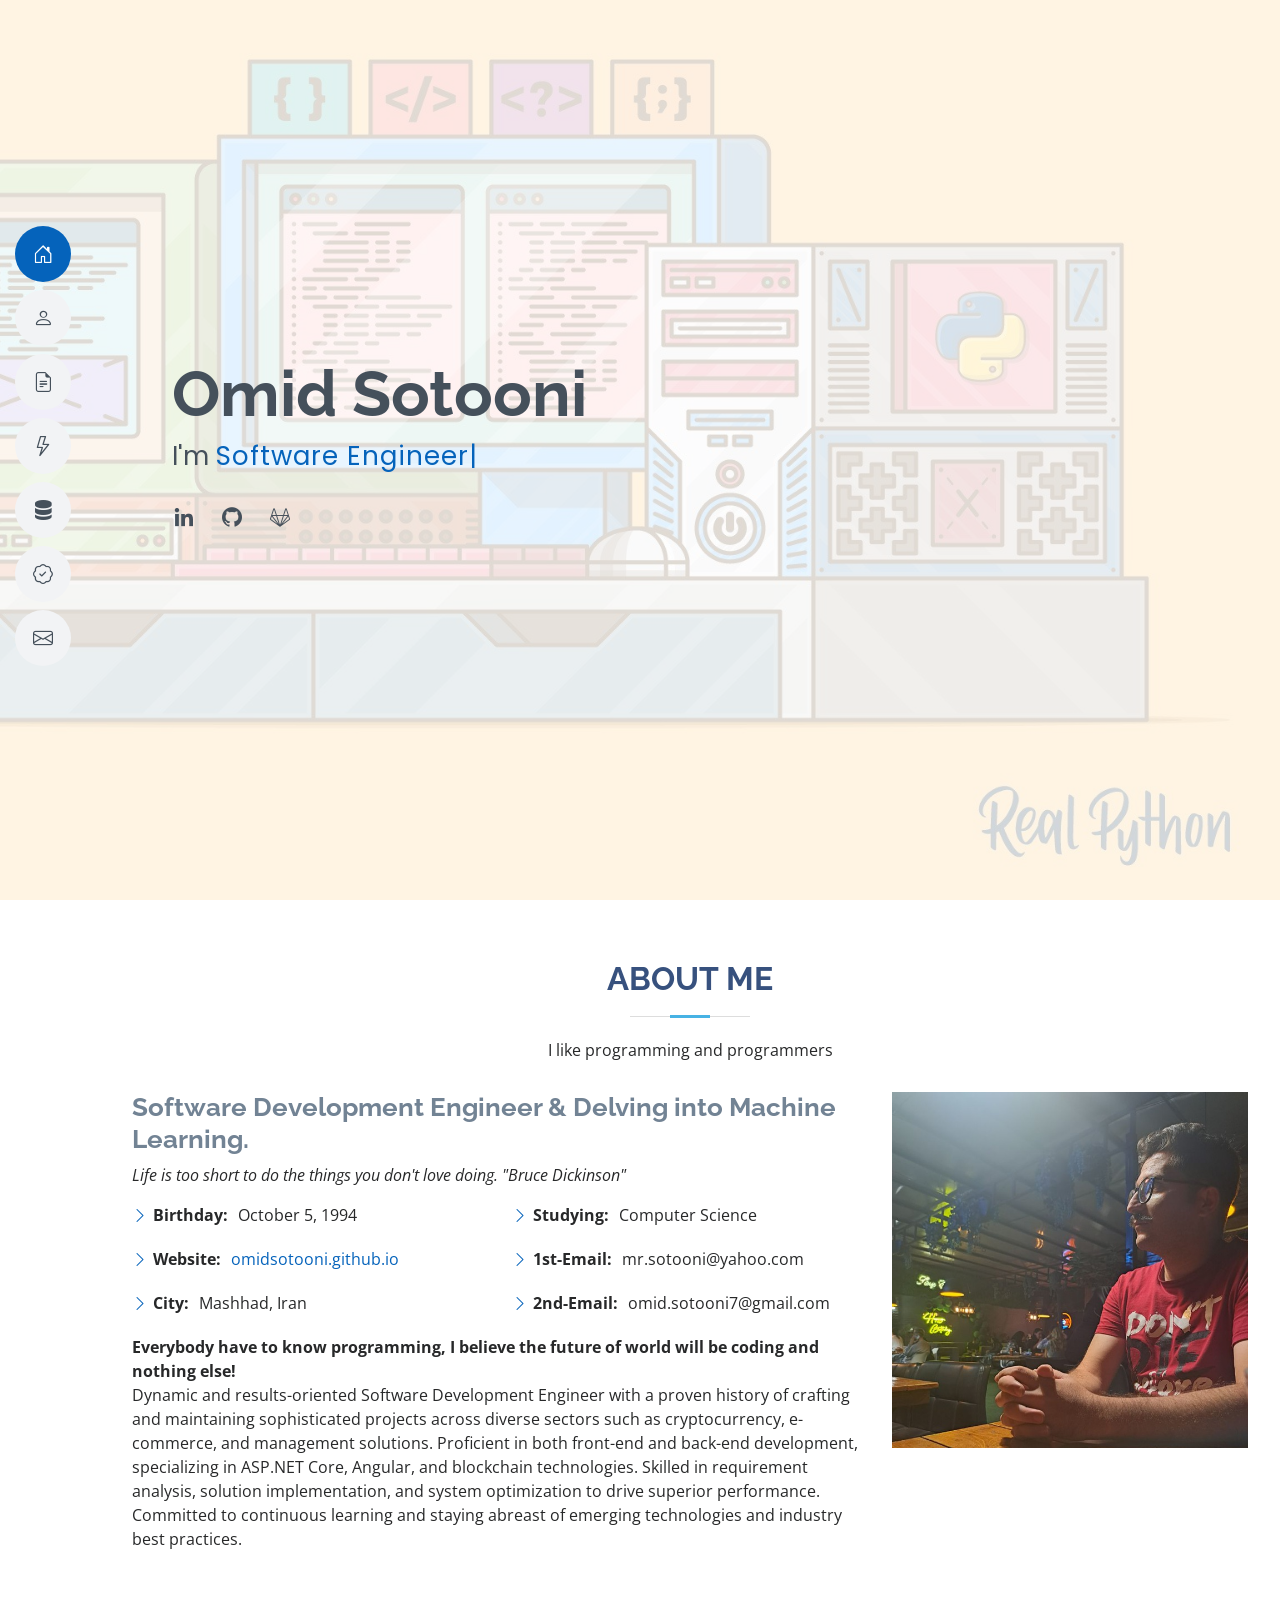
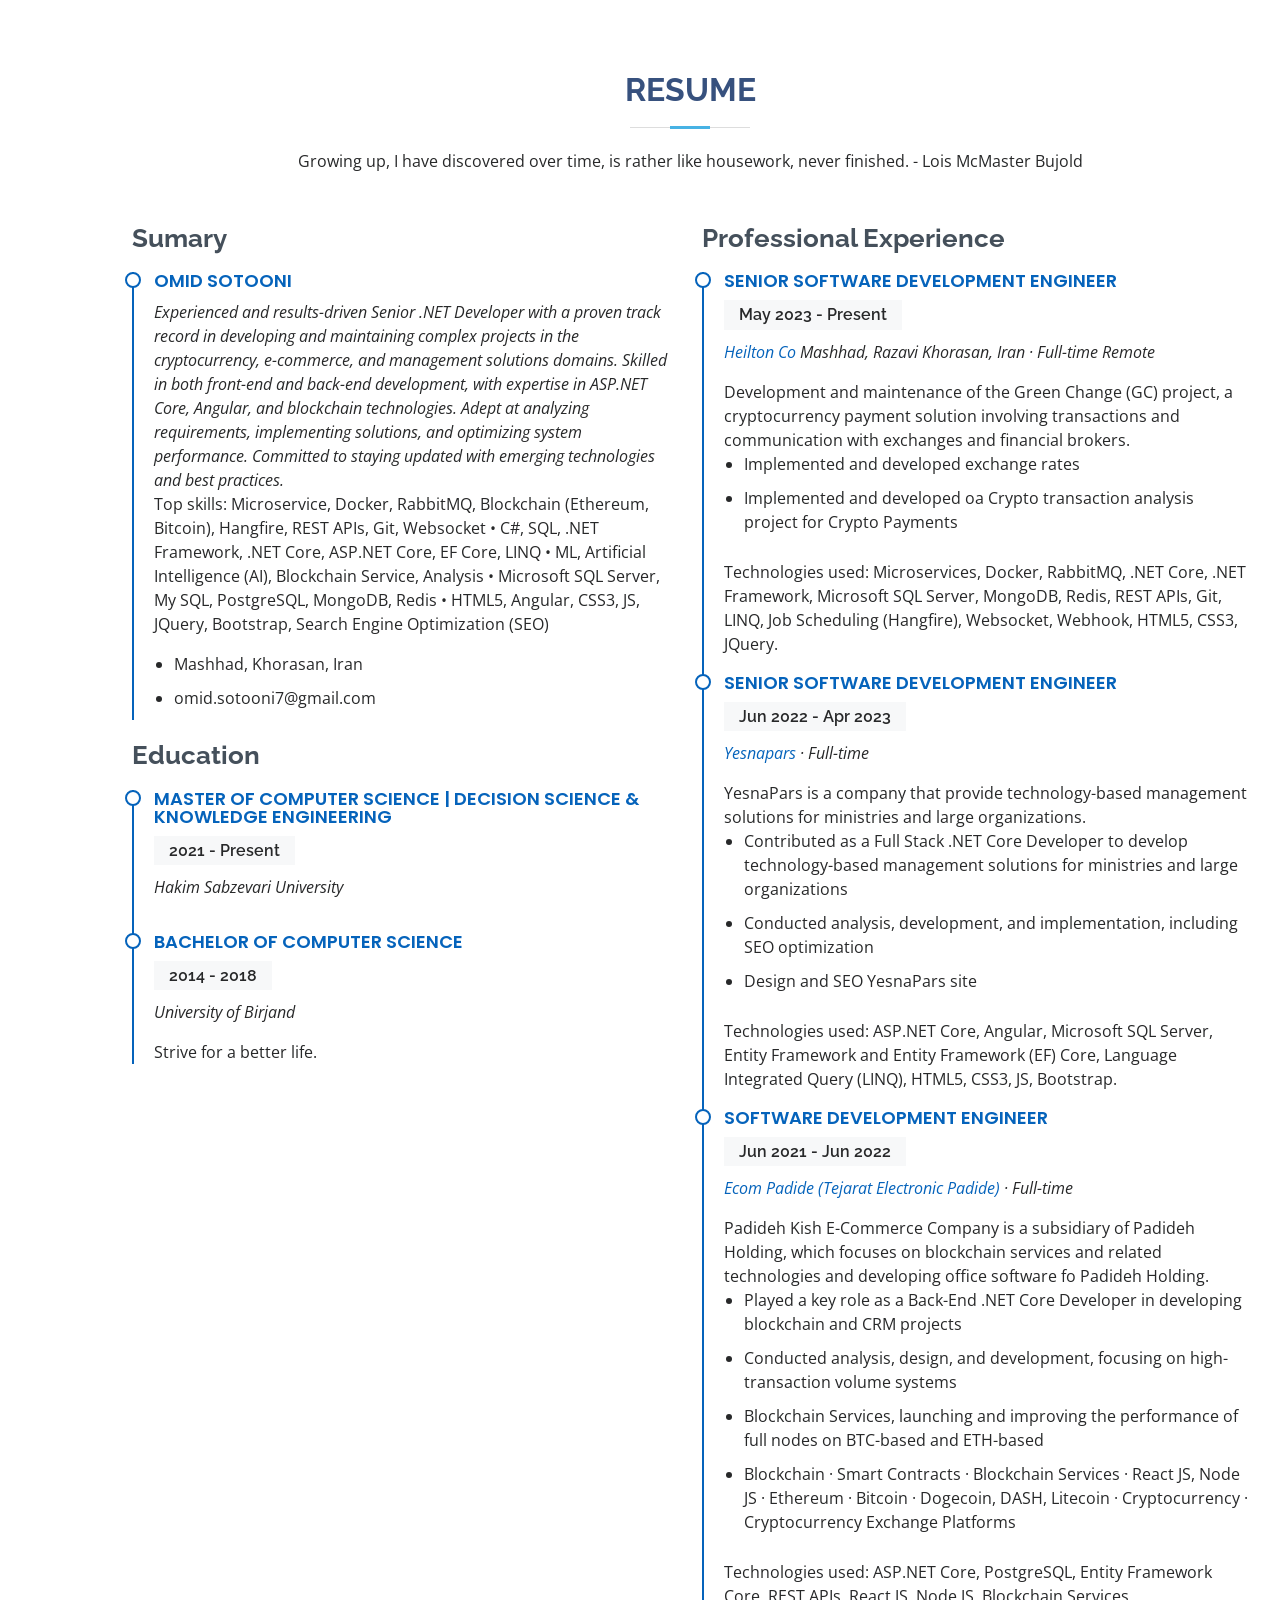
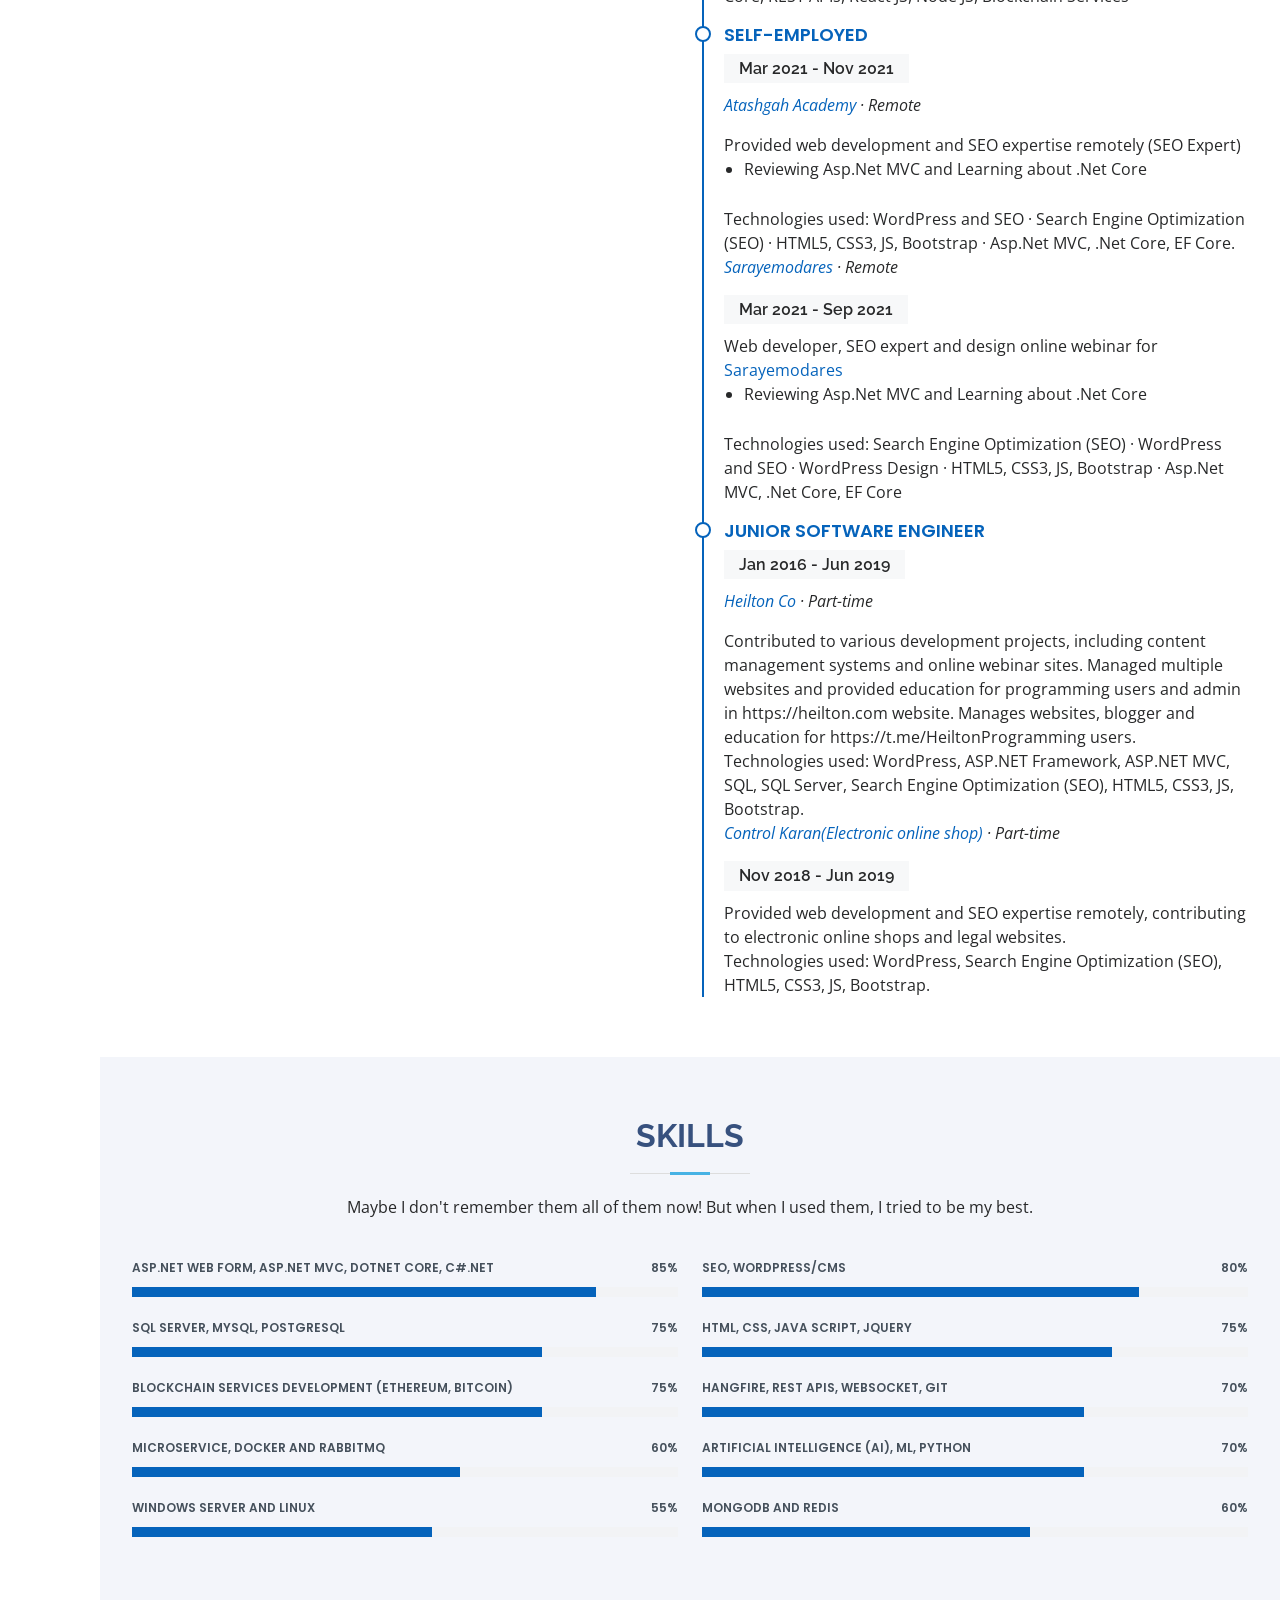
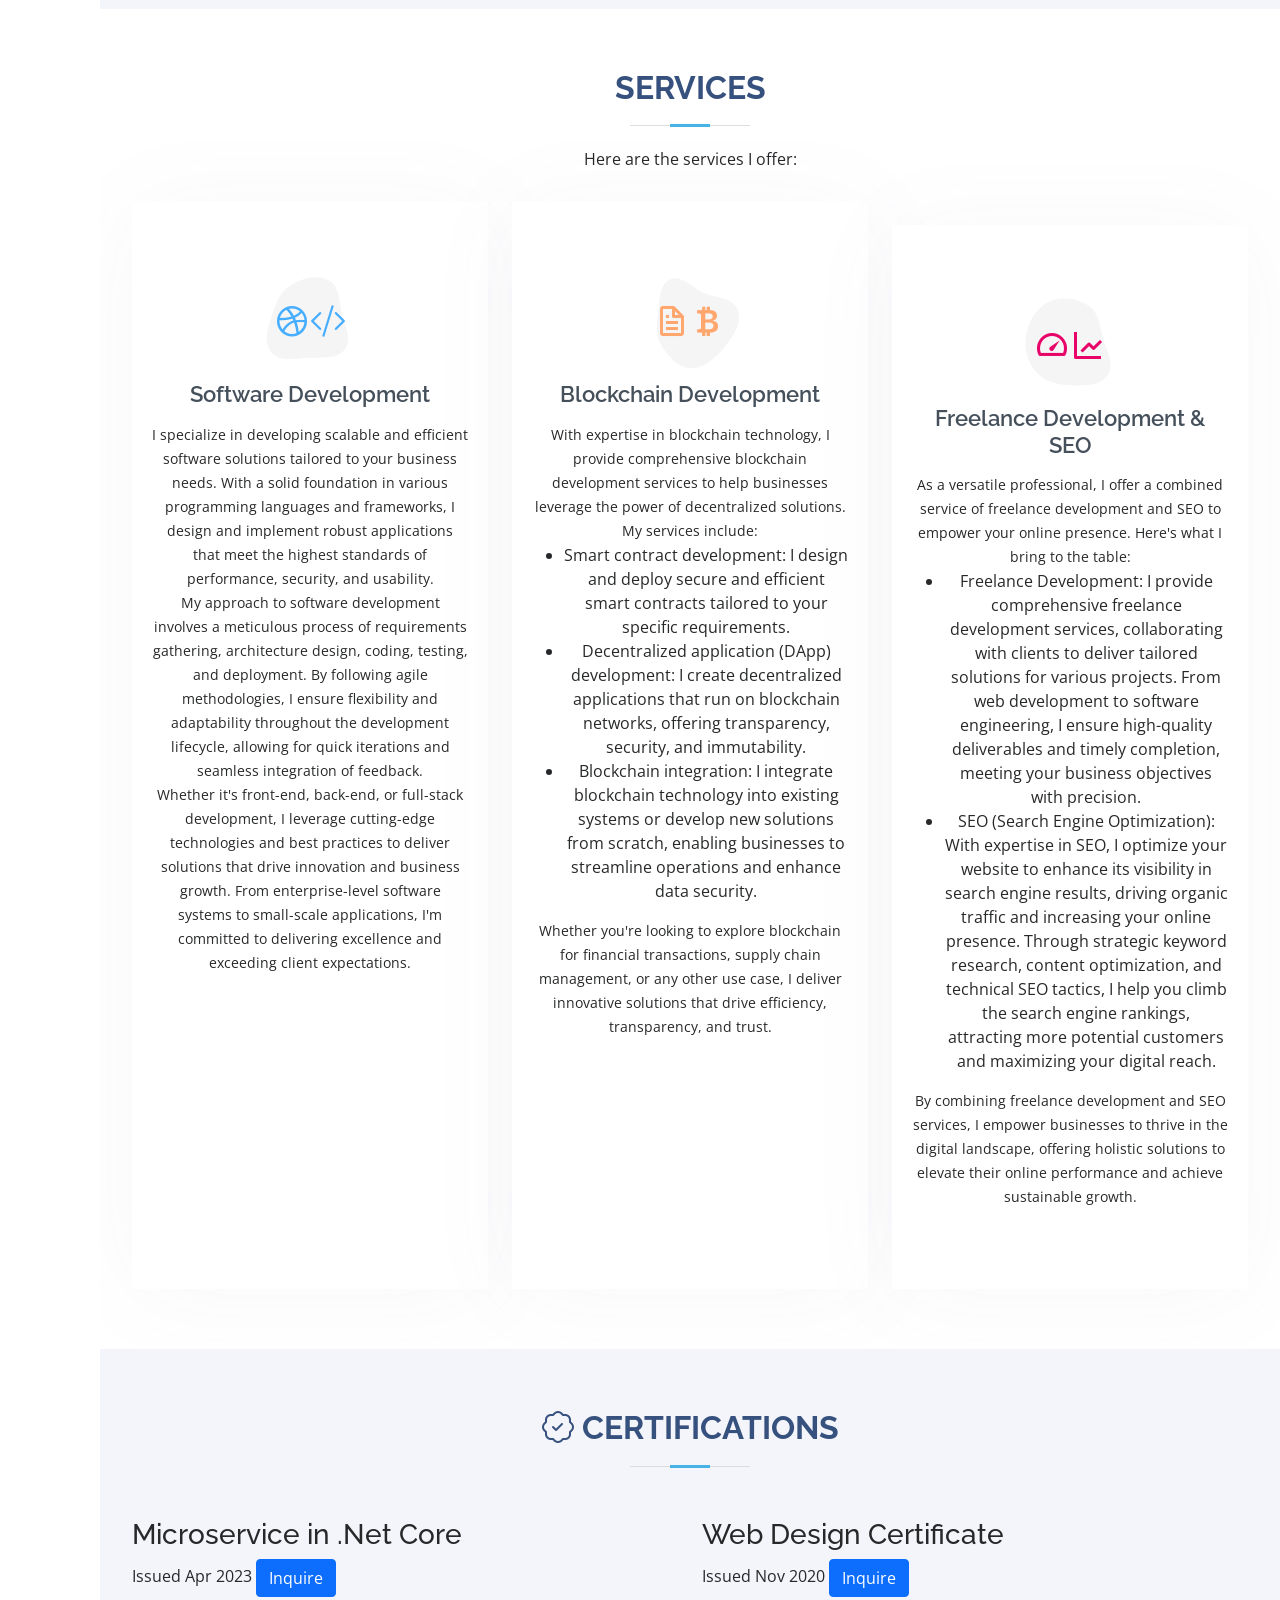
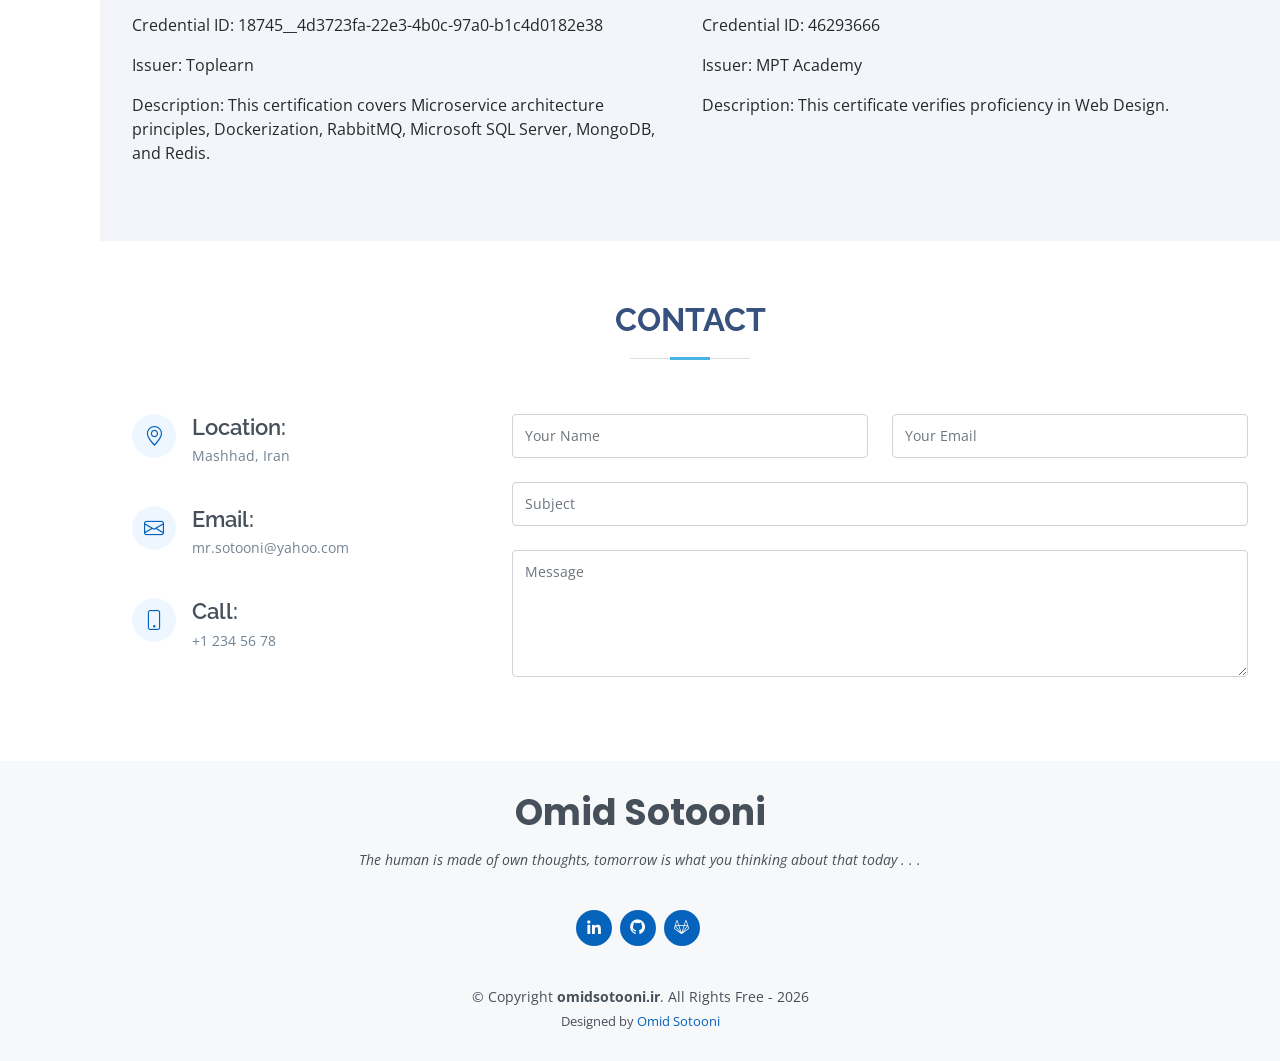
==== index.html @ 1c8a2122 "Update index.html update title" ====
<!DOCTYPE html>
<html lang="fa">

<head>
  <meta charset="utf-8">
  <meta content="width=device-width, initial-scale=1.0" name="viewport">

  <title> Omid Sotooni | امید ستونی</title>
  <meta name="description" content="سایت شخصی امید ستونی | در این جا سعی میکنم تجربه هایم در حوزه کامپیوتر را بنویسم">
  <meta name="author" content="Omid Sotooni" />

  <!-- Favicons -->
  <link href="Content/img/favicon.png" rel="icon">
  <link href="Content/img/apple-touch-icon.png" rel="apple-touch-icon">

  <!-- Google Fonts -->
  <link
    href="https://fonts.googleapis.com/css?family=Open+Sans:300,300i,400,400i,600,600i,700,700i|Raleway:300,300i,400,400i,500,500i,600,600i,700,700i|Poppins:300,300i,400,400i,500,500i,600,600i,700,700i"
    rel="stylesheet">

  <!-- Vendor CSS Files -->
  <link href="Content/vendor/aos/aos.css" rel="stylesheet">
  <link href="Content/vendor/bootstrap/css/bootstrap.min.css" rel="stylesheet">
  <link href="Content/vendor/bootstrap-icons/bootstrap-icons.css" rel="stylesheet">
  <link href="Content/vendor/boxicons/css/boxicons.min.css" rel="stylesheet">
  <link href="Content/vendor/glightbox/css/glightbox.min.css" rel="stylesheet">
  <link href="Content/vendor/remixicon/remixicon.css" rel="stylesheet">
  <link href="Content/vendor/swiper/swiper-bundle.min.css" rel="stylesheet">

  <!-- Template Main CSS File -->
  <link href="Content/css/style.css" rel="stylesheet">

</head>

<body>

  <!-- ======= Mobile nav toggle button ======= -->
  <!-- <button type="button" class="mobile-nav-toggle d-xl-none"><i class="bi bi-list mobile-nav-toggle"></i></button> -->
  <i class="bi bi-list mobile-nav-toggle d-xl-none"></i>
  <!-- ======= Header ======= -->
  <header id="header" class="d-flex flex-column justify-content-center">

    <nav id="navbar" class="navbar nav-menu">
      <ul>
        <li><a href="#hero" class="nav-link scrollto active"><i class="bi bi-house-door"></i> <span>Home</span></a></li>
        <li><a href="#about" class="nav-link scrollto"><i class="bi bi-person"></i> <span>About</span></a></li>
        <li><a href="#resume" class="nav-link scrollto"><i class="bi bi-file-earmark-text"></i> <span>Resume</span></a>
        </li>
        <li><a href="#skills" class="nav-link scrollto"><i class="bi bi-lightning"></i> <span>Skills</span></a></li>
        <li><a href="#services" class="nav-link scrollto"><i class="bi bi-server"></i> <span>Services</span></a></li>
        <!-- <li><a href="#team" class="nav-link scrollto"><i class="bi bi-people"></i> <span>Team</span></a></li> -->
        <li><a href="#certifications" class="nav-link scrollto"><i class="bi bi-patch-check"></i><span>Certifications</span></a></li>
        <li><a href="#contact" class="nav-link scrollto"><i class="bi bi-envelope"></i> <span>Contact</span></a></li>
      </ul>
    </nav><!-- .nav-menu -->

  </header><!-- End Header -->

  <!-- ======= Hero Section ======= -->
  <section id="hero" class="d-flex flex-column justify-content-center">
    <div class="container" data-aos="zoom-in" data-aos-delay="100">
      <h1>Omid Sotooni</h1>
      <p>I'm <span class="typed"
          data-typed-items="Software Engineer, Delving into Machine Learning, Full Stack Developer (.Net), Freelancer"></span>
      </p>
      <div class="social-links">
        <a href="https://www.linkedin.com/in/omidsotooni/" target="_blank" class="linkedin"><i
            class="bx bxl-linkedin"></i></a>
        <a href="https://github.com/omidsotooni/" target="_blank" class="github"><i class="bx bxl-github"></i></a>
        <a href="https://gitlab.com/sotooni" target="_blank" class="gitlab"><i class="bx bxl-gitlab"></i></a>
      </div>
    </div>
  </section><!-- End Hero -->

  <main id="main">

    <!-- ======= About Section ======= -->
    <section id="about" class="about">
      <div class="container" data-aos="fade-up">

        <div class="section-title">
          <h2>About Me</h2>
          <p>I like programming and programmers</p>
        </div>

        <div class="row">
          <div class="col-lg-8 pt-4 pt-lg-0 content">
            <h3>Software Development Engineer &amp; Delving into Machine Learning.</h3>
            <p class="fst-italic">
              Life is too short to do the things you don't love doing. "Bruce Dickinson"
            </p>
            <div class="row">
              <div class="col-lg-6">
                <ul>
                  <li><i class="bi bi-chevron-right"></i> <strong>Birthday:</strong> <span>October 5, 1994</span></li>
                  <li><i class="bi bi-chevron-right"></i> <strong>Website:</strong> <span> <a
                        href="https://omidsotooni.github.io/" target="_blank">omidsotooni.github.io</a></span></li>
                  <!-- <li><i class="bi bi-chevron-right"></i> <strong>Phone:</strong> <span>+123 456 7890</span></li> -->
                  <li><i class="bi bi-chevron-right"></i> <strong>City:</strong> <span>Mashhad, Iran</span></li>
                </ul>
              </div>
              <div class="col-lg-6">
                <ul>
                  <!-- , Decision Science & Knowledge Engineering -->
                  <li><i class="bi bi-chevron-right"></i> <strong>Studying:</strong> <span>Computer Science</span></li>
                  <li><i class="bi bi-chevron-right"></i> <strong>1st-Email:</strong> <span>mr.sotooni@yahoo.com</span>
                  </li>
                  <li><i class="bi bi-chevron-right"></i> <strong>2nd-Email:</strong>
                    <span>omid.sotooni7@gmail.com</span>
                  </li>
                </ul>
              </div>
            </div>
            <p>
              <b> Everybody have to know programming, I believe the future of world will be coding and nothing else!</b>
              <br />Dynamic and results-oriented Software Development Engineer with a proven history of crafting and
              maintaining sophisticated projects across diverse sectors such as cryptocurrency, e-commerce, and
              management solutions. Proficient in both front-end and back-end development, specializing in ASP.NET Core,
              Angular, and blockchain technologies. Skilled in requirement analysis, solution implementation, and system
              optimization to drive superior performance. Committed to continuous learning and staying abreast of
              emerging technologies and industry best practices.
            </p>
          </div>
          <div class="col-lg-4">
            <img src="Content/img/profile-img.jpg" class="img-fluid" alt="">
          </div>
        </div>

      </div>
    </section><!-- End About Section -->

    <!-- ======= Facts Section ======= -->
    <!-- <section id="facts" class="facts">
      <div class="container" data-aos="fade-up">

        <div class="section-title">
          <h2>Facts</h2>
          <p>This is Heading and should be change . . .</p>
        </div>

        <div class="row">

          <div class="col-lg-3 col-md-6">
            <div class="count-box">
              <i class="bi bi-emoji-smile"></i>
              <span data-purecounter-start="0" data-purecounter-end="232" data-purecounter-duration="1" class="purecounter"></span>
              <p>Happy Clients</p>
            </div>
          </div>

          <div class="col-lg-3 col-md-6 mt-5 mt-md-0">
            <div class="count-box">
              <i class="bi bi-journal-richtext"></i>
              <span data-purecounter-start="0" data-purecounter-end="521" data-purecounter-duration="1" class="purecounter"></span>
              <p>Projects</p>
            </div>
          </div>

          <div class="col-lg-3 col-md-6 mt-5 mt-lg-0">
            <div class="count-box">
              <i class="bi bi-headset"></i>
              <span data-purecounter-start="0" data-purecounter-end="1463" data-purecounter-duration="1" class="purecounter"></span>
              <p>Hours Of Support</p>
            </div>
          </div>

          <div class="col-lg-3 col-md-6 mt-5 mt-lg-0">
            <div class="count-box">
              <i class="bi bi-award"></i>
              <span data-purecounter-start="0" data-purecounter-end="25" data-purecounter-duration="1" class="purecounter"></span>
              <p>Awards</p>
            </div>
          </div>

        </div>

      </div>
    </section> -->
    <!-- End Facts Section -->

    <!-- ======= Resume Section ======= -->
    <section id="resume" class="resume">
      <div class="container" data-aos="fade-up">

        <div class="section-title">
          <h2>Resume</h2>
          <p>Growing up, I have discovered over time, is rather like housework, never finished. - Lois McMaster Bujold
          </p>
        </div>

        <div class="row">
          <div class="col-lg-6">
            <h3 class="resume-title">Sumary</h3>
            <div class="resume-item pb-0">
              <h4>Omid Sotooni</h4>
              <p><em>Experienced and results-driven Senior .NET Developer with a proven track record in developing and
                  maintaining complex projects in the cryptocurrency, e-commerce, and management solutions domains.
                  Skilled in both front-end and back-end development, with expertise in ASP.NET Core, Angular, and
                  blockchain technologies. Adept at analyzing requirements, implementing solutions, and optimizing
                  system performance. Committed to staying updated with emerging technologies and best practices.</em>
                <br />
                Top skills: Microservice, Docker, RabbitMQ, Blockchain (Ethereum, Bitcoin), Hangfire, REST APIs, Git,
                Websocket • C#, SQL, .NET Framework, .NET Core, ASP.NET Core, EF Core, LINQ • ML, Artificial
                Intelligence (AI), Blockchain Service, Analysis • Microsoft SQL Server, My SQL, PostgreSQL, MongoDB,
                Redis • HTML5, Angular, CSS3, JS, JQuery, Bootstrap, Search Engine Optimization (SEO)
              </p>
              <ul>
                <li>Mashhad, Khorasan, Iran</li>
                <li>omid.sotooni7@gmail.com</li>
              </ul>
            </div>

            <h3 class="resume-title">Education</h3>
            <div class="resume-item">
              <h4>Master of Computer Science | Decision Science & Knowledge Engineering</h4>
              <h5>2021 - Present</h5>
              <p><em>Hakim Sabzevari University</em></p>
              <p></p>
            </div>
            <div class="resume-item">
              <h4>Bachelor of Computer Science</h4>
              <h5>2014 - 2018</h5>
              <p><em>University of Birjand</em></p>
              <p>Strive for a better life.</p>
            </div>
          </div>

          <div class="col-lg-6">
            <h3 class="resume-title">Professional Experience</h3>
            <div class="resume-item">
              <h4>Senior Software Development Engineer</h4>
              <h5>May 2023 - Present</h5>
              <p><em><a href="hhttps://heilton.com/" target="_blank">Heilton Co </a>Mashhad, Razavi Khorasan, Iran ·
                  Full-time Remote</em></p>
              Development and maintenance of the Green Change (GC) project, a cryptocurrency payment solution involving
              transactions and communication with exchanges and financial brokers.
              <ul>
                <li>Implemented and developed exchange rates</li>
                <li>Implemented and developed oa Crypto transaction analysis project for Crypto Payments</li>
              </ul>
              Technologies used: Microservices, Docker, RabbitMQ, .NET Core, .NET Framework, Microsoft SQL Server,
              MongoDB, Redis, REST APIs, Git, LINQ, Job Scheduling (Hangfire), Websocket, Webhook, HTML5, CSS3, JQuery.
            </div>

            <div class="resume-item">
              <h4>Senior Software Development Engineer</h4>
              <h5>Jun 2022 - Apr 2023</h5>
              <p><em><a href="https://yesnapars.com/" target="_blank">Yesnapars </a> · Full-time</em></p>
              YesnaPars is a company that provide technology-based management solutions for ministries and large
              organizations.
              <ul>
                <li>Contributed as a Full Stack .NET Core Developer to develop technology-based management solutions for
                  ministries and large organizations</li>
                <li>Conducted analysis, development, and implementation, including SEO optimization</li>
                <li>Design and SEO YesnaPars site</li>
              </ul>
              Technologies used: ASP.NET Core, Angular, Microsoft SQL Server, Entity Framework and Entity Framework (EF)
              Core, Language Integrated Query (LINQ), HTML5, CSS3, JS, Bootstrap.
            </div>

            <div class="resume-item">
              <h4>Software Development Engineer</h4>
              <h5>Jun 2021 - Jun 2022</h5>
              <p><em><a href="http://ecom.padide.com/" target="_blank">Ecom Padide (Tejarat Electronic Padide) </a> ·
                  Full-time</em></p>
              Padideh Kish E-Commerce Company is a subsidiary of Padideh Holding, which focuses on blockchain services
              and related technologies and developing office software fo Padideh Holding.
              <ul>
                <li>Played a key role as a Back-End .NET Core Developer in developing blockchain and CRM projects</li>
                <li>Conducted analysis, design, and development, focusing on high-transaction volume systems</li>
                <li>Blockchain Services, launching and improving the performance of full nodes on BTC-based and
                  ETH-based</li>
                <li>Blockchain · Smart Contracts · Blockchain Services · React JS, Node JS · Ethereum · Bitcoin ·
                  Dogecoin, DASH, Litecoin · Cryptocurrency · Cryptocurrency Exchange Platforms</li>
              </ul>
              Technologies used: ASP.NET Core, PostgreSQL, Entity Framework Core, REST APIs, React JS, Node JS,
              Blockchain Services
            </div>

            <div class="resume-item">
              <h4>Self-employed</h4>
              <h5>Mar 2021 - Nov 2021</h5>
              <p><em><a href="https://atashgahacademy.com/" target="_blank">Atashgah Academy</a> · Remote</em></p>
              Provided web development and SEO expertise remotely (SEO Expert)
              <ul>
                <li>
                  Reviewing Asp.Net MVC and Learning about .Net Core
                </li>
              </ul>
              Technologies used: WordPress and SEO · Search Engine Optimization (SEO) · HTML5, CSS3, JS, Bootstrap ·
              Asp.Net MVC, .Net Core, EF Core.
              <p><em><a href="https://online.sarayemodares.ir/" target="_blank">Sarayemodares</a> · Remote</em></p>
              <h5>Mar 2021 - Sep 2021</h5><br />
              Web developer, SEO expert and design online webinar for <a href="https://online.sarayemodares.ir/"
                target="_parent">Sarayemodares</a>
              <ul>
                <li>
                  Reviewing Asp.Net MVC and Learning about .Net Core
                </li>
              </ul>
              Technologies used: Search Engine Optimization (SEO) · WordPress and SEO · WordPress Design · HTML5, CSS3,
              JS, Bootstrap · Asp.Net MVC, .Net Core, EF Core
            </div>

            <div class="resume-item">
              <h4>Junior Software Engineer</h4>
              <h5>Jan 2016 - Jun 2019</h5>
              <p><em><a href="https://heilton.com/" target="_blank">Heilton Co</a> · Part-time</em></p>
              Contributed to various development projects, including content management systems and online webinar
              sites.
              Managed multiple websites and provided education for programming users and admin in https://heilton.com
              website.
              Manages websites, blogger and education for https://t.me/HeiltonProgramming users.
              <br />Technologies used: WordPress, ASP.NET Framework, ASP.NET MVC, SQL, SQL Server, Search Engine
              Optimization (SEO), HTML5, CSS3, JS, Bootstrap.<br />
              <p><em><a href="https://controlkaran.ir/" target="_blank">Control Karan(Electronic online shop)</a> ·
                  Part-time</em></p>
              <h5>Nov 2018 - Jun 2019</h5><br />
              Provided web development and SEO expertise remotely, contributing to electronic online shops and legal
              websites.
              <br />Technologies used: WordPress, Search Engine Optimization (SEO), HTML5, CSS3, JS, Bootstrap.
            </div>

          </div>
        </div>
    </section><!-- End Resume Section -->

    <!-- ======= Skills Section ======= -->
    <section id="skills" class="skills section-bg">
      <div class="container" data-aos="fade-up">

        <div class="section-title">
          <h2>Skills</h2>
          <p>Maybe I don't remember them all of them now! But when I used them, I tried to be my best.</p>
        </div>

        <div class="row skills-content">

          <div class="col-lg-6">

            <div class="progress">
              <span class="skill">ASP.NET Web Form, ASP.NET MVC, Dotnet Core, C#.Net <i class="val">85%</i></span>
              <div class="progress-bar-wrap">
                <div class="progress-bar" role="progressbar" aria-valuenow="85" aria-valuemin="0" aria-valuemax="100">
                </div>
              </div>
            </div>

            <div class="progress">
              <span class="skill">Sql Server, MySQL, PostgreSQL <i class="val">75%</i></span>
              <div class="progress-bar-wrap">
                <div class="progress-bar" role="progressbar" aria-valuenow="75" aria-valuemin="0" aria-valuemax="100">
                </div>
              </div>
            </div>

            <div class="progress">
              <span class="skill">Blockchain Services Development (Ethereum, Bitcoin)<i class="val">75%</i></span>
              <div class="progress-bar-wrap">
                <div class="progress-bar" role="progressbar" aria-valuenow="75" aria-valuemin="0" aria-valuemax="100">
                </div>
              </div>
            </div>

            <div class="progress">
              <span class="skill">Microservice, Docker and RabbitMQ<i class="val">60%</i></span>
              <div class="progress-bar-wrap">
                <div class="progress-bar" role="progressbar" aria-valuenow="60" aria-valuemin="0" aria-valuemax="100">
                </div>
              </div>
            </div>

            <div class="progress">
              <span class="skill">Windows Server and Linux <i class="val">55%</i></span>
              <div class="progress-bar-wrap">
                <div class="progress-bar" role="progressbar" aria-valuenow="55" aria-valuemin="0" aria-valuemax="100">
                </div>
              </div>
            </div>

          </div>

          <div class="col-lg-6">

            <div class="progress">
              <span class="skill">SEO, WordPress/CMS <i class="val">80%</i></span>
              <div class="progress-bar-wrap">
                <div class="progress-bar" role="progressbar" aria-valuenow="80" aria-valuemin="0" aria-valuemax="100">
                </div>
              </div>
            </div>

            <div class="progress">
              <span class="skill">HTML, CSS, Java Script, Jquery <i class="val">75%</i></span>
              <div class="progress-bar-wrap">
                <div class="progress-bar" role="progressbar" aria-valuenow="75" aria-valuemin="0" aria-valuemax="100">
                </div>
              </div>
            </div>

            <div class="progress">
              <span class="skill">Hangfire, REST APIs, Websocket, Git <i class="val">70%</i></span>
              <div class="progress-bar-wrap">
                <div class="progress-bar" role="progressbar" aria-valuenow="70" aria-valuemin="0" aria-valuemax="100">
                </div>
              </div>
            </div>

            <div class="progress">
              <span class="skill">Artificial Intelligence (AI), ML, Python<i class="val">70%</i></span>
              <div class="progress-bar-wrap">
                <div class="progress-bar" role="progressbar" aria-valuenow="70" aria-valuemin="0" aria-valuemax="100">
                </div>
              </div>
            </div>

            <div class="progress">
              <span class="skill">MongoDB and Redis <i class="val">60%</i></span>
              <div class="progress-bar-wrap">
                <div class="progress-bar" role="progressbar" aria-valuenow="60" aria-valuemin="0" aria-valuemax="100">
                </div>
              </div>
            </div>

          </div>

        </div>

      </div>
    </section><!-- End Skills Section -->

    <!-- ======= Portfolio Section ======= -->
    <!-- <section id="portfolio" class="portfolio section-bg">
      <div class="container" data-aos="fade-up">

        <div class="section-title">
          <h2>Portfolio</h2>
          <p>This is Heading and should be change . . .</p>
        </div>

        <div class="row">
          <div class="col-lg-12 d-flex justify-content-center" data-aos="fade-up" data-aos-delay="100">
            <ul id="portfolio-flters">
              <li data-filter="*" class="filter-active">All</li>
              <li data-filter=".filter-app">App</li>
              <li data-filter=".filter-card">Card</li>
              <li data-filter=".filter-web">Web</li>
            </ul>
          </div>
        </div>

        <div class="row portfolio-container" data-aos="fade-up" data-aos-delay="200">

          <div class="col-lg-4 col-md-6 portfolio-item filter-app">
            <div class="portfolio-wrap">
              <img src="Content/img/portfolio/portfolio-1.jpg" class="img-fluid" alt="">
              <div class="portfolio-info">
                <h4>App 1</h4>
                <p>App</p>
                <div class="portfolio-links">
                  <a href="Content/img/portfolio/portfolio-1.jpg" data-gallery="portfolioGallery" class="portfolio-lightbox" title="App 1"><i class="bx bx-plus"></i></a>
                  <a href="portfolio-details.html" class="portfolio-details-lightbox" data-glightbox="type: external" title="Portfolio Details"><i class="bx bx-link"></i></a>
                </div>
              </div>
            </div>
          </div>

          <div class="col-lg-4 col-md-6 portfolio-item filter-web">
            <div class="portfolio-wrap">
              <img src="Content/img/portfolio/portfolio-2.jpg" class="img-fluid" alt="">
              <div class="portfolio-info">
                <h4>Web 3</h4>
                <p>Web</p>
                <div class="portfolio-links">
                  <a href="Content/img/portfolio/portfolio-2.jpg" data-gallery="portfolioGallery" class="portfolio-lightbox" title="Web 3"><i class="bx bx-plus"></i></a>
                  <a href="portfolio-details.html" class="portfolio-details-lightbox" data-glightbox="type: external" title="Portfolio Details"><i class="bx bx-link"></i></a>
                </div>
              </div>
            </div>
          </div>

          <div class="col-lg-4 col-md-6 portfolio-item filter-app">
            <div class="portfolio-wrap">
              <img src="Content/img/portfolio/portfolio-3.jpg" class="img-fluid" alt="">
              <div class="portfolio-info">
                <h4>App 2</h4>
                <p>App</p>
                <div class="portfolio-links">
                  <a href="Content/img/portfolio/portfolio-3.jpg" data-gallery="portfolioGallery" class="portfolio-lightbox" title="App 2"><i class="bx bx-plus"></i></a>
                  <a href="portfolio-details.html" class="portfolio-details-lightbox" data-glightbox="type: external" title="Portfolio Details"><i class="bx bx-link"></i></a>
                </div>
              </div>
            </div>
          </div>

          <div class="col-lg-4 col-md-6 portfolio-item filter-card">
            <div class="portfolio-wrap">
              <img src="Content/img/portfolio/portfolio-4.jpg" class="img-fluid" alt="">
              <div class="portfolio-info">
                <h4>Card 2</h4>
                <p>Card</p>
                <div class="portfolio-links">
                  <a href="Content/img/portfolio/portfolio-4.jpg" data-gallery="portfolioGallery" class="portfolio-lightbox" title="Card 2"><i class="bx bx-plus"></i></a>
                  <a href="portfolio-details.html" class="portfolio-details-lightbox" data-glightbox="type: external" title="Portfolio Details"><i class="bx bx-link"></i></a>
                </div>
              </div>
            </div>
          </div>

          <div class="col-lg-4 col-md-6 portfolio-item filter-web">
            <div class="portfolio-wrap">
              <img src="Content/img/portfolio/portfolio-5.jpg" class="img-fluid" alt="">
              <div class="portfolio-info">
                <h4>Web 2</h4>
                <p>Web</p>
                <div class="portfolio-links">
                  <a href="Content/img/portfolio/portfolio-5.jpg" data-gallery="portfolioGallery" class="portfolio-lightbox" title="Web 2"><i class="bx bx-plus"></i></a>
                  <a href="portfolio-details.html" class="portfolio-details-lightbox" data-glightbox="type: external" title="Portfolio Details"><i class="bx bx-link"></i></a>
                </div>
              </div>
            </div>
          </div>

          <div class="col-lg-4 col-md-6 portfolio-item filter-app">
            <div class="portfolio-wrap">
              <img src="Content/img/portfolio/portfolio-6.jpg" class="img-fluid" alt="">
              <div class="portfolio-info">
                <h4>App 3</h4>
                <p>App</p>
                <div class="portfolio-links">
                  <a href="Content/img/portfolio/portfolio-6.jpg" data-gallery="portfolioGallery" class="portfolio-lightbox" title="App 3"><i class="bx bx-plus"></i></a>
                  <a href="portfolio-details.html" class="portfolio-details-lightbox" data-glightbox="type: external" title="Portfolio Details"><i class="bx bx-link"></i></a>
                </div>
              </div>
            </div>
          </div>

          <div class="col-lg-4 col-md-6 portfolio-item filter-card">
            <div class="portfolio-wrap">
              <img src="Content/img/portfolio/portfolio-7.jpg" class="img-fluid" alt="">
              <div class="portfolio-info">
                <h4>Card 1</h4>
                <p>Card</p>
                <div class="portfolio-links">
                  <a href="Content/img/portfolio/portfolio-7.jpg" data-gallery="portfolioGallery" class="portfolio-lightbox" title="Card 1"><i class="bx bx-plus"></i></a>
                  <a href="portfolio-details.html" class="portfolio-details-lightbox" data-glightbox="type: external" title="Portfolio Details"><i class="bx bx-link"></i></a>
                </div>
              </div>
            </div>
          </div>

          <div class="col-lg-4 col-md-6 portfolio-item filter-card">
            <div class="portfolio-wrap">
              <img src="Content/img/portfolio/portfolio-8.jpg" class="img-fluid" alt="">
              <div class="portfolio-info">
                <h4>Card 3</h4>
                <p>Card</p>
                <div class="portfolio-links">
                  <a href="Content/img/portfolio/portfolio-8.jpg" data-gallery="portfolioGallery" class="portfolio-lightbox" title="Card 3"><i class="bx bx-plus"></i></a>
                  <a href="portfolio-details.html" class="portfolio-details-lightbox" data-glightbox="type: external" title="Portfolio Details"><i class="bx bx-link"></i></a>
                </div>
              </div>
            </div>
          </div>

          <div class="col-lg-4 col-md-6 portfolio-item filter-web">
            <div class="portfolio-wrap">
              <img src="Content/img/portfolio/portfolio-9.jpg" class="img-fluid" alt="">
              <div class="portfolio-info">
                <h4>Web 3</h4>
                <p>Web</p>
                <div class="portfolio-links">
                  <a href="Content/img/portfolio/portfolio-9.jpg" data-gallery="portfolioGallery" class="portfolio-lightbox" title="Web 3"><i class="bx bx-plus"></i></a>
                  <a href="portfolio-details.html" class="portfolio-details-lightbox" data-glightbox="type: external" title="Portfolio Details"><i class="bx bx-link"></i></a>
                </div>
              </div>
            </div>
          </div>

        </div>

      </div>
    </section> -->
    <!-- End Portfolio Section -->

    <!-- ======= Services Section ======= -->
    <section id="services" class="services">
      <div class="container" data-aos="fade-up">
        <div class="section-title">
          <h2>Services</h2>
          <p>Here are the services I offer:</p>
        </div>

        <div class="row">

          <div class="col-lg-4 col-md-6 d-flex align-items-stretch" data-aos="zoom-in" data-aos-delay="100">
            <div class="icon-box iconbox-blue">
              <div class="icon">
                <svg width="100" height="100" viewBox="0 0 600 600" xmlns="http://www.w3.org/2000/svg">
                  <path stroke="none" stroke-width="0" fill="#f5f5f5"
                    d="M300,521.0016835830174C376.1290562159157,517.8887921683347,466.0731472004068,529.7835943286574,510.70327084640275,468.03025145048787C554.3714126377745,407.6079735673963,508.03601936045806,328.9844924480964,491.2728898941984,256.3432110539036C474.5976632858925,184.082847569629,479.9380746630129,96.60480741107993,416.23090153303,58.64404602377083C348.86323505073057,18.502131276798302,261.93793281208167,40.57373210992963,193.5410806939664,78.93577620505333C130.42746243093433,114.334589627462,98.30271207620316,179.96522072025542,76.75703585869454,249.04625023123273C51.97151888228291,328.5150500222984,13.704378332031375,421.85034740162234,66.52175969318436,486.19268352777647C119.04800174914682,550.1803526380478,217.28368757567262,524.383925680826,300,521.0016835830174">
                  </path>
                </svg>
                <i class="bx bxl-dribbble"></i><i class="bi bi-code-slash"></i>
              </div>
              <h4><a href="">Software Development</a></h4>
              <p>I specialize in developing scalable and efficient software solutions tailored to your business needs.
                With a solid foundation in various programming languages and frameworks, I design and implement robust
                applications that meet the highest standards of performance, security, and usability.</p>
              <p>My approach to software development involves a meticulous process of requirements gathering,
                architecture design, coding, testing, and deployment. By following agile methodologies, I ensure
                flexibility and adaptability throughout the development lifecycle, allowing for quick iterations and
                seamless integration of feedback.</p>
              <p>Whether it's front-end, back-end, or full-stack development, I leverage cutting-edge technologies and
                best practices to deliver solutions that drive innovation and business growth. From enterprise-level
                software systems to small-scale applications, I'm committed to delivering excellence and exceeding
                client expectations.</p>
            </div>
          </div>

          <div class="col-lg-4 col-md-6 d-flex align-items-stretch mt-4 mt-md-0" data-aos="zoom-in"
            data-aos-delay="200">
            <div class="icon-box iconbox-orange">
              <div class="icon">
                <svg width="100" height="100" viewBox="0 0 600 600" xmlns="http://www.w3.org/2000/svg">
                  <path stroke="none" stroke-width="0" fill="#f5f5f5"
                    d="M300,582.0697525312426C382.5290701553225,586.8405444964366,449.9789794690241,525.3245884688669,502.5850820975895,461.55621195738473C556.606425686781,396.0723002908107,615.8543463187945,314.28637112970534,586.6730223649479,234.56875336149918C558.9533121215079,158.8439757836574,454.9685369536778,164.00468322053177,381.49747125262974,130.76875717737553C312.15926192815925,99.40240125094834,248.97055460311594,18.661163978235184,179.8680185752513,50.54337015887873C110.5421016452524,82.52863877960104,119.82277516462835,180.83849132639028,109.12597500060166,256.43424936330496C100.08760227029461,320.3096726198365,92.17705696193138,384.0621239912766,124.79988738764834,439.7174275375508C164.83382741302287,508.01625554203684,220.96474134820875,577.5009287672846,300,582.0697525312426">
                  </path>
                </svg>
                <i class="bx bx-file"></i><i class="bi bi-currency-bitcoin"></i>
              </div>
              <h4><a href="">Blockchain Development</a></h4>
              <p>With expertise in blockchain technology, I provide comprehensive blockchain development services to
                help businesses leverage the power of decentralized solutions. My services include:</p>
              <ul>
                <li>Smart contract development: I design and deploy secure and efficient smart contracts tailored to
                  your specific requirements.</li>
                <li>Decentralized application (DApp) development: I create decentralized applications that run on
                  blockchain networks, offering transparency, security, and immutability.</li>
                <li>Blockchain integration: I integrate blockchain technology into existing systems or develop new
                  solutions from scratch, enabling businesses to streamline operations and enhance data security.</li>
              </ul>
              <p>Whether you're looking to explore blockchain for financial transactions, supply chain management, or
                any other use case, I deliver innovative solutions that drive efficiency, transparency, and trust.</p>
            </div>
          </div>

          <div class="col-lg-4 col-md-6 d-flex align-items-stretch mt-4" data-aos="zoom-in" data-aos-delay="300">
            <div class="icon-box iconbox-pink">
              <div class="icon">
                <svg width="100" height="100" viewBox="0 0 600 600" xmlns="http://www.w3.org/2000/svg">
                  <path stroke="none" stroke-width="0" fill="#f5f5f5"
                    d="M300,541.5067337569781C382.14930387511276,545.0595476570109,479.8736841581634,548.3450877840088,526.4010558755058,480.5488172755941C571.5218469581645,414.80211281144784,517.5187510058486,332.0715597781072,496.52539010469104,255.14436215662573C477.37192572678356,184.95920475031193,473.57363656557914,105.61284051026155,413.0603344069578,65.22779650032875C343.27470386102294,18.654635553484475,251.2091493199835,5.337323636656869,175.0934190732945,40.62881213300186C97.87086631185822,76.43348514350839,51.98124368387456,156.15599469081315,36.44837278890362,239.84606092416172C21.716077023791087,319.22268207091537,43.775223500013084,401.1760424656574,96.891909868211,461.97329694683043C147.22146801428983,519.5804099606455,223.5754009179313,538.201503339737,300,541.5067337569781">
                  </path>
                </svg>
                <i class="bx bx-tachometer"></i><i class="bx bx-line-chart"></i>
              </div>
              <h4><a href="">Freelance Development & SEO</a></h4>
              <p>As a versatile professional, I offer a combined service of freelance development and SEO to empower
                your online presence. Here's what I bring to the table:</p>
              <ul>
                <li>Freelance Development: I provide comprehensive freelance development services, collaborating with
                  clients to deliver tailored solutions for various projects. From web development to software
                  engineering, I ensure high-quality deliverables and timely completion, meeting your business
                  objectives with precision.</li>
                <li>SEO (Search Engine Optimization): With expertise in SEO, I optimize your website to enhance its
                  visibility in search engine results, driving organic traffic and increasing your online presence.
                  Through strategic keyword research, content optimization, and technical SEO tactics, I help you climb
                  the search engine rankings, attracting more potential customers and maximizing your digital reach.
                </li>
              </ul>
              <p>By combining freelance development and SEO services, I empower businesses to thrive in the digital
                landscape, offering holistic solutions to elevate their online performance and achieve sustainable
                growth.</p>
            </div>
          </div>

        </div>
      </div>
    </section><!-- End Services Section -->

    <!-- ======= Team Section ======= -->
    <!-- <section id="team" class="team section-bg">
      <div class="container" data-aos="fade-up">

        <div class="section-title">
          <h2>Members Of HeiltonGroup</h2>
          <p>Many years ago, we decided to be a team with Sir Lotfi and started producing educational content in the field of programming. Unfortunately, we no longer work together today, I am very happy to be with The HeiltonProgramming. </p>
        </div>

        <div class="row">

          <div class="col-lg-6">
            <div class="member d-flex align-items-start" data-aos="zoom-in" data-aos-delay="100">
              <div class="pic"><img src="Content/img/team/RahimLotfi.jpg" class="img-fluid" alt=""></div>
              <div class="member-info">
                <h4>Rahim Lotfi</h4>
                <span>Chief Executive Officer</span>
                <p>Lorem ipsum dolor sit amet, consectetur adipiscing elit, sed do eiusmod tempor incididunt ut labore et dolore magna aliqua</p>
                <div class="social">
                  <a href=""><i class="ri-twitter-fill"></i></a>
                  <a href=""><i class="ri-facebook-fill"></i></a>
                  <a href=""><i class="ri-instagram-fill"></i></a>
                  <a href=""> <i class="ri-linkedin-box-fill"></i> </a>
                </div>
              </div>
            </div>
          </div>

          <div class="col-lg-6 mt-4 mt-lg-0">
            <div class="member d-flex align-items-start" data-aos="zoom-in" data-aos-delay="200">
              <div class="pic"><img src="Content/img/team/OmidSotooni.jpg" class="img-fluid" alt=""></div>
              <div class="member-info">
                <h4>Omid Sotooni</h4>
                <span>Product Manager</span>
                <p>Lorem ipsum dolor sit amet, consectetur adipiscing elit, sed do eiusmod tempor incididunt ut labore et dolore magna aliqua</p>
                <div class="social">
                  <a href=""><i class="ri-twitter-fill"></i></a>
                  <a href=""><i class="ri-facebook-fill"></i></a>
                  <a href=""><i class="ri-instagram-fill"></i></a>
                  <a href="https://www.linkedin.com/in/omidsotooni/" target="_blank"> <i class="ri-linkedin-box-fill"></i> </a>
                </div>
              </div>
            </div>
          </div>

          <div class="col-lg-6 mt-4">
            <div class="member d-flex align-items-start" data-aos="zoom-in" data-aos-delay="300">
              <div class="pic"><img src="Content/img/team/TirdadSolhi.jpg" class="img-fluid" alt=""></div>
              <div class="member-info">
                <h4>Tirdad Solhi</h4>
                <span>Network Manager</span>
                <p>Lorem ipsum dolor sit amet, consectetur adipiscing elit, sed do eiusmod tempor incididunt ut labore et dolore magna aliqua</p>
                <div class="social">
                  <a href=""><i class="ri-twitter-fill"></i></a>
                  <a href=""><i class="ri-facebook-fill"></i></a>
                  <a href=""><i class="ri-instagram-fill"></i></a>
                  <a href=""> <i class="ri-linkedin-box-fill"></i> </a>
                </div>
              </div>
            </div>
          </div>

          <div class="col-lg-6 mt-4">
            <div class="member d-flex align-items-start" data-aos="zoom-in" data-aos-delay="400">
              <div class="pic"><img src="Content/img/team/MohsenShafiee.jpg" class="img-fluid" alt=""></div>
              <div class="member-info">
                <h4>Mohsen Shafiee</h4>
                <span>Technical Manager</span>
                <p>Lorem ipsum dolor sit amet, consectetur adipiscing elit, sed do eiusmod tempor incididunt ut labore et dolore magna aliqua</p>
                <div class="social">
                  <a href=""><i class="ri-twitter-fill"></i></a>
                  <a href=""><i class="ri-facebook-fill"></i></a>
                  <a href=""><i class="ri-instagram-fill"></i></a>
                  <a href=""> <i class="ri-linkedin-box-fill"></i> </a>
                </div>
              </div>
            </div>
          </div>

        </div>

      </div>
    </section> -->
    <!-- End Team Section -->

    <!-- ======= Licenses & Certifications Section ======= -->
    <section id="certifications" class="licenses-certifications section-bg">
      <div class="container" data-aos="fade-up">
        <div class="section-title">
          <h2><i class="bi bi-patch-check"></i> Certifications</h2>
        </div>
        <div class="row">
          <div class="col-lg-6">
            <div class="license-item">
              <h3>Microservice in .Net Core</h3>
              <p>Issued Apr 2023 <a href="https://toplearn.com/Certificate/18745__4d3723fa-22e3-4b0c-97a0-b1c4d0182e38" class="btn btn-primary" target="_blank">Inquire</a></p>
              <p>Credential ID: 18745__4d3723fa-22e3-4b0c-97a0-b1c4d0182e38</p>
              <p>Issuer: Toplearn</p>
              <p>Description: This certification covers Microservice architecture principles, Dockerization, RabbitMQ, Microsoft SQL Server, MongoDB, and Redis.</p>            
            </div>
          </div>
          <div class="col-lg-6">
            <div class="license-item">
              <h3>Web Design Certificate</h3>
              <p>Issued Nov 2020 <a href="http://www.mpt-academy.at/certs/" class="btn btn-primary" target="_blank">Inquire</a> </p>              
              <p>Credential ID: 46293666</p>
              <p>Issuer: MPT Academy</p>
              <p>Description: This certificate verifies proficiency in Web Design.</p>
            </div>
          </div>
        </div>
      </div>
    </section><!-- End Licenses & Certifications Section -->

    <!-- ======= Contact Section ======= -->
    <section id="contact" class="contact">
      <div class="container" data-aos="fade-up">

        <div class="section-title">
          <h2>Contact</h2>
        </div>

        <div class="row mt-1">

          <div class="col-lg-4">
            <div class="info">
              <div class="address">

                <i class="bi bi-geo-alt"></i>
                <h4>Location:</h4>
                <p>Mashhad, Iran</p>

              </div>

              <div class="email">
                <i class="bi bi-envelope"></i>
                <h4>Email:</h4>
                <p>mr.sotooni@yahoo.com</p>
              </div>

              <div class="phone">
                <i class="bi bi-phone"></i>
                <h4>Call:</h4>
                <p>+1 234 56 78</p>
              </div>

            </div>

          </div>

          <div class="col-lg-8 mt-5 mt-lg-0">

            <form action="Content/forms/contact.php" method="post" role="form" class="php-email-form">
              <div class="row">
                <div class="col-md-6 form-group">
                  <input type="text" name="name" class="form-control" id="name" placeholder="Your Name" required>
                </div>
                <div class="col-md-6 form-group mt-3 mt-md-0">
                  <input type="email" class="form-control" name="email" id="email" placeholder="Your Email" required>
                </div>

              </div>
              <div class="form-group mt-3">
                <input type="text" class="form-control" name="subject" id="subject" placeholder="Subject" required>
              </div>
              <div class="form-group mt-3">
                <textarea class="form-control" name="message" rows="5" placeholder="Message" required></textarea>
              </div>
              <div class="my-3">
                <div class="loading">Loading</div>
                <div class="error-message"></div>
                <div class="sent-message">Your message has been sent. Thank you!</div>
              </div>
              <!-- <div class="text-center"><button type="submit">Send Message</button></div> -->
            </form>

          </div>

        </div>

      </div>
    </section><!-- End Contact Section -->

  </main><!-- End #main -->

  <!-- ======= Footer ======= -->
  <footer id="footer">
    <div class="container">
      <h3>Omid Sotooni</h3>
      <p>The human is made of own thoughts, tomorrow is what you thinking about that today . . .</p>
      <div class="social-links">
        <a href="https://www.linkedin.com/in/omidsotooni/" target="_blank" class="linkedin"><i
            class="bx bxl-linkedin"></i></a>
        <a href="https://github.com/omidsotooni/" target="_blank" class="github"><i class="bx bxl-github"></i></a>
        <a href="https://gitlab.com/sotooni" target="_blank" class="gitlab"><i class="bx bxl-gitlab"></i></a>
      </div>
      <div class="copyright">
        &copy; Copyright <strong><span>omidsotooni.ir</span></strong>. All Rights Free -
        <script>document.write(new Date().getFullYear());</script>
      </div>
      <div class="credits">
        Designed by <a href="https://omidsotooni.github.io/">Omid Sotooni</a>
      </div>
    </div>
  </footer><!-- End Footer -->

  <div id="preloader"></div>
  <a href="#" class="back-to-top d-flex align-items-center justify-content-center"><i
      class="bi bi-arrow-up-short"></i></a>

  <!-- Vendor JS Files -->
  <script src="Content/vendor/purecounter/purecounter.js"></script>
  <script src="Content/vendor/aos/aos.js"></script>
  <script src="Content/vendor/bootstrap/js/bootstrap.bundle.min.js"></script>
  <script src="Content/vendor/glightbox/js/glightbox.min.js"></script>
  <script src="Content/vendor/isotope-layout/isotope.pkgd.min.js"></script>
  <script src="Content/vendor/swiper/swiper-bundle.min.js"></script>
  <script src="Content/vendor/typed.js/typed.min.js"></script>
  <script src="Content/vendor/waypoints/noframework.waypoints.js"></script>
  <script src="Content/vendor/php-email-form/validate.js"></script>

  <!-- Template Main JS File -->
  <script src="Content/js/main.js"></script>

</body>

</html>
---- Content/css/style.css ----
/**
* Template Name: MyResume - v4.7.0
* Template URL: https://bootstrapmade.com/free-html-bootstrap-template-my-resume/
* Author: BootstrapMade.com
* License: https://bootstrapmade.com/license/
*/

/*--------------------------------------------------------------
# General
--------------------------------------------------------------*/
body {
  font-family: "Open Sans", sans-serif;
  color: #272829;
}

a {
  color: #0563bb;
  text-decoration: none;
}

a:hover {
  color: #067ded;
  text-decoration: none;
}

h1, h2, h3, h4, h5, h6 {
  font-family: "Raleway", sans-serif;
}

/*--------------------------------------------------------------
# Back to top button
--------------------------------------------------------------*/
.back-to-top {
  position: fixed;
  visibility: hidden;
  opacity: 0;
  right: 15px;
  bottom: 15px;
  z-index: 996;
  background: #0563bb;
  width: 40px;
  height: 40px;
  border-radius: 50px;
  transition: all 0.4s;
}
.back-to-top i {
  font-size: 28px;
  color: #fff;
  line-height: 0;
}
.back-to-top:hover {
  background: #0678e3;
  color: #fff;
}
.back-to-top.active {
  visibility: visible;
  opacity: 1;
}

/*--------------------------------------------------------------
# Preloader
--------------------------------------------------------------*/
#preloader {
  position: fixed;
  top: 0;
  left: 0;
  right: 0;
  bottom: 0;
  z-index: 9999;
  overflow: hidden;
  background: #fff;
}

#preloader:before {
  content: "";
  position: fixed;
  top: calc(50% - 30px);
  left: calc(50% - 30px);
  border: 6px solid #0563bb;
  border-top-color: #fff;
  border-bottom-color: #fff;
  border-radius: 50%;
  width: 60px;
  height: 60px;
  -webkit-animation: animate-preloader 1s linear infinite;
  animation: animate-preloader 1s linear infinite;
}

@-webkit-keyframes animate-preloader {
  0% {
    transform: rotate(0deg);
  }
  100% {
    transform: rotate(360deg);
  }
}

@keyframes animate-preloader {
  0% {
    transform: rotate(0deg);
  }
  100% {
    transform: rotate(360deg);
  }
}
/*--------------------------------------------------------------
# Disable aos animation delay on mobile devices
--------------------------------------------------------------*/
@media screen and (max-width: 768px) {
  [data-aos-delay] {
    transition-delay: 0 !important;
  }
}
/*--------------------------------------------------------------
# Header
--------------------------------------------------------------*/
#header {
  position: fixed;
  top: 0;
  left: 0;
  bottom: 0;
  z-index: 9997;
  transition: all 0.5s;
  padding: 15px;
  overflow-y: auto;
}
@media (max-width: 992px) {
  #header {
    width: 300px;
    background: #fff;
    border-right: 1px solid #e6e9ec;
    left: -300px;
  }
}

@media (min-width: 992px) {
  #main {
    margin-left: 100px;
  }
}
/*--------------------------------------------------------------
# Navigation Menu
--------------------------------------------------------------*/
/**
* Desktop Navigation 
*/
.nav-menu {
  padding: 0;
  display: block;
}
.nav-menu * {
  margin: 0;
  padding: 0;
  list-style: none;
}
.nav-menu > ul > li {
  position: relative;
  white-space: nowrap;
}
.nav-menu a, .nav-menu a:focus {
  display: flex;
  align-items: center;
  color: #45505b;
  padding: 10px 18px;
  margin-bottom: 8px;
  transition: 0.3s;
  font-size: 15px;
  border-radius: 50px;
  background: #f2f3f5;
  height: 56px;
  width: 100%;
  overflow: hidden;
  transition: 0.3s;
}
.nav-menu a i, .nav-menu a:focus i {
  font-size: 20px;
}
.nav-menu a span, .nav-menu a:focus span {
  padding: 0 5px 0 7px;
  color: #45505b;
}
@media (min-width: 992px) {
  .nav-menu a, .nav-menu a:focus {
    width: 56px;
  }
  .nav-menu a span, .nav-menu a:focus span {
    display: none;
    color: #fff;
  }
}
.nav-menu a:hover, .nav-menu .active, .nav-menu .active:focus, .nav-menu li:hover > a {
  color: #fff;
  background: #0563bb;
}
.nav-menu a:hover span, .nav-menu .active span, .nav-menu .active:focus span, .nav-menu li:hover > a span {
  color: #fff;
}
.nav-menu a:hover, .nav-menu li:hover > a {
  width: 100%;
  color: #fff;
}
.nav-menu a:hover span, .nav-menu li:hover > a span {
  display: block;
}

/**
* Mobile Navigation 
*/
.mobile-nav-toggle {
  position: fixed;
  right: 10px;
  top: 10px;
  z-index: 9998;
  border: 0;
  background: none;
  font-size: 28px;
  transition: all 0.4s;
  outline: none !important;
  line-height: 0;
  cursor: pointer;
  border-radius: 50px;
  padding: 5px;
}
.mobile-nav-toggle i {
  color: #45505b;
}

.mobile-nav-active {
  overflow: hidden;
}
.mobile-nav-active #header {
  left: 0;
}
.mobile-nav-active .mobile-nav-toggle {
  color: #fff;
  background-color: #0563bb;
}

/*--------------------------------------------------------------
# Hero Section
--------------------------------------------------------------*/
#hero {
  width: 100%;
  height: 100vh;
  background: url("../img/hero-bg.jpg") top right no-repeat;
  background-size: cover;
  position: relative;
}
@media (min-width: 992px) {
  #hero {
    padding-left: 160px;
  }
}
#hero:before {
  content: "";
  background: rgba(255, 255, 255, 0.8);
  position: absolute;
  bottom: 0;
  top: 0;
  left: 0;
  right: 0;
}
#hero h1 {
  margin: 0;
  font-size: 64px;
  font-weight: 700;
  line-height: 56px;
  color: #45505b;
}
#hero p {
  color: #45505b;
  margin: 15px 0 0 0;
  font-size: 26px;
  font-family: "Poppins", sans-serif;
}
#hero p span {
  color: #0563bb;
  letter-spacing: 1px;
}
#hero .social-links {
  margin-top: 30px;
}
#hero .social-links a {
  font-size: 24px;
  display: inline-block;
  color: #45505b;
  line-height: 1;
  margin-right: 20px;
  transition: 0.3s;
}
#hero .social-links a:hover {
  color: #0563bb;
}
@media (max-width: 992px) {
  #hero {
    text-align: center;
  }
  #hero h1 {
    font-size: 32px;
    line-height: 36px;
  }
  #hero p {
    margin-top: 10px;
    font-size: 20px;
    line-height: 24px;
  }
}

/*--------------------------------------------------------------
# Sections General
--------------------------------------------------------------*/
section {
  padding: 60px 0;
  overflow: hidden;
}

.section-title {
  text-align: center;
  padding-bottom: 30px;
}
.section-title h2 {
  font-size: 32px;
  font-weight: bold;
  text-transform: uppercase;
  margin-bottom: 20px;
  padding-bottom: 20px;
  position: relative;
  color: #45505b;
}
.section-title h2::before {
  content: "";
  position: absolute;
  display: block;
  width: 120px;
  height: 1px;
  background: #ddd;
  bottom: 1px;
  left: calc(50% - 60px);
}
.section-title h2::after {
  content: "";
  position: absolute;
  display: block;
  width: 40px;
  height: 3px;
  background: #0563bb;
  bottom: 0;
  left: calc(50% - 20px);
}
.section-title p {
  margin-bottom: 0;
}

/*--------------------------------------------------------------
# About
--------------------------------------------------------------*/
.about .content h3 {
  font-weight: 700;
  font-size: 26px;
  color: #728394;
}
.about .content ul {
  list-style: none;
  padding: 0;
}
.about .content ul li {
  margin-bottom: 20px;
  display: flex;
  align-items: center;
}
.about .content ul strong {
  margin-right: 10px;
}
.about .content ul i {
  font-size: 16px;
  margin-right: 5px;
  color: #0563bb;
  line-height: 0;
}
.about .content p:last-child {
  margin-bottom: 0;
}

/*--------------------------------------------------------------
# Facts
--------------------------------------------------------------*/
.facts .count-box {
  padding: 30px 30px 25px 30px;
  margin-top: 30px;
  width: 100%;
  position: relative;
  text-align: center;
  background: #fff;
}
.facts .count-box i {
  position: absolute;
  top: -25px;
  left: 50%;
  transform: translateX(-50%);
  font-size: 24px;
  background: #0563bb;
  color: #fff;
  border-radius: 50px;
  display: inline-flex;
  align-items: center;
  justify-content: center;
  width: 48px;
  height: 48px;
}
.facts .count-box span {
  font-size: 36px;
  display: block;
  font-weight: 600;
  color: #011426;
}
.facts .count-box p {
  padding: 0;
  margin: 0;
  font-family: "Raleway", sans-serif;
  font-size: 14px;
}

/*--------------------------------------------------------------
# Akills
--------------------------------------------------------------*/
.skills .progress {
  height: 60px;
  display: block;
  background: none;
  border-radius: 0;
}
.skills .progress .skill {
  padding: 10px 0;
  margin: 0;
  text-transform: uppercase;
  display: block;
  font-weight: 600;
  font-family: "Poppins", sans-serif;
  color: #45505b;
}
.skills .progress .skill .val {
  float: right;
  font-style: normal;
}
.skills .progress-bar-wrap {
  background: #f2f3f5;
}
.skills .progress-bar {
  width: 1px;
  height: 10px;
  transition: 0.9s;
  background-color: #0563bb;
}

/*--------------------------------------------------------------
# Resume
--------------------------------------------------------------*/
.resume .resume-title {
  font-size: 26px;
  font-weight: 700;
  margin-top: 20px;
  margin-bottom: 20px;
  color: #45505b;
}
.resume .resume-item {
  padding: 0 0 20px 20px;
  margin-top: -2px;
  border-left: 2px solid #0563bb;
  position: relative;
}
.resume .resume-item h4 {
  line-height: 18px;
  font-size: 18px;
  font-weight: 600;
  text-transform: uppercase;
  font-family: "Poppins", sans-serif;
  color: #0563bb;
  margin-bottom: 10px;
}
.resume .resume-item h5 {
  font-size: 16px;
  background: #f7f8f9;
  padding: 5px 15px;
  display: inline-block;
  font-weight: 600;
  margin-bottom: 10px;
}
.resume .resume-item ul {
  padding-left: 20px;
}
.resume .resume-item ul li {
  padding-bottom: 10px;
}
.resume .resume-item:last-child {
  padding-bottom: 0;
}
.resume .resume-item::before {
  content: "";
  position: absolute;
  width: 16px;
  height: 16px;
  border-radius: 50px;
  left: -9px;
  top: 0;
  background: #fff;
  border: 2px solid #0563bb;
}

/*--------------------------------------------------------------
# Portfolio
--------------------------------------------------------------*/
.portfolio .portfolio-item {
  margin-bottom: 30px;
}
.portfolio #portfolio-flters {
  padding: 0;
  margin: 0 auto 25px auto;
  list-style: none;
  text-align: center;
  background: #fff;
  border-radius: 50px;
  padding: 2px 15px;
}
.portfolio #portfolio-flters li {
  cursor: pointer;
  display: inline-block;
  padding: 10px 15px;
  font-size: 14px;
  font-weight: 600;
  line-height: 1;
  text-transform: uppercase;
  color: #272829;
  margin-bottom: 5px;
  transition: all 0.3s ease-in-out;
}
.portfolio #portfolio-flters li:hover, .portfolio #portfolio-flters li.filter-active {
  color: #0563bb;
}
.portfolio #portfolio-flters li:last-child {
  margin-right: 0;
}
.portfolio .portfolio-wrap {
  transition: 0.3s;
  position: relative;
  overflow: hidden;
  z-index: 1;
  background: rgba(69, 80, 91, 0.8);
}
.portfolio .portfolio-wrap::before {
  content: "";
  background: rgba(255, 255, 255, 0.7);
  position: absolute;
  left: 30px;
  right: 30px;
  top: 30px;
  bottom: 30px;
  transition: all ease-in-out 0.3s;
  z-index: 2;
  opacity: 0;
}
.portfolio .portfolio-wrap .portfolio-info {
  opacity: 0;
  position: absolute;
  top: 0;
  left: 0;
  right: 0;
  bottom: 0;
  text-align: center;
  z-index: 3;
  transition: all ease-in-out 0.3s;
  display: flex;
  flex-direction: column;
  justify-content: center;
  align-items: center;
}
.portfolio .portfolio-wrap .portfolio-info::before {
  display: block;
  content: "";
  width: 48px;
  height: 48px;
  position: absolute;
  top: 35px;
  left: 35px;
  border-top: 3px solid #d7dce1;
  border-left: 3px solid #d7dce1;
  transition: all 0.5s ease 0s;
  z-index: 9994;
}
.portfolio .portfolio-wrap .portfolio-info::after {
  display: block;
  content: "";
  width: 48px;
  height: 48px;
  position: absolute;
  bottom: 35px;
  right: 35px;
  border-bottom: 3px solid #d7dce1;
  border-right: 3px solid #d7dce1;
  transition: all 0.5s ease 0s;
  z-index: 9994;
}
.portfolio .portfolio-wrap .portfolio-info h4 {
  font-size: 20px;
  color: #45505b;
  font-weight: 600;
}
.portfolio .portfolio-wrap .portfolio-info p {
  color: #45505b;
  font-size: 14px;
  text-transform: uppercase;
  padding: 0;
  margin: 0;
}
.portfolio .portfolio-wrap .portfolio-links {
  text-align: center;
  z-index: 4;
}
.portfolio .portfolio-wrap .portfolio-links a {
  color: #45505b;
  margin: 0 2px;
  font-size: 28px;
  display: inline-block;
  transition: 0.3s;
}
.portfolio .portfolio-wrap .portfolio-links a:hover {
  color: #148af9;
}
.portfolio .portfolio-wrap:hover::before {
  top: 0;
  left: 0;
  right: 0;
  bottom: 0;
  opacity: 1;
}
.portfolio .portfolio-wrap:hover .portfolio-info {
  opacity: 1;
}
.portfolio .portfolio-wrap:hover .portfolio-info::before {
  top: 15px;
  left: 15px;
}
.portfolio .portfolio-wrap:hover .portfolio-info::after {
  bottom: 15px;
  right: 15px;
}

/*--------------------------------------------------------------
# Portfolio Details
--------------------------------------------------------------*/
.portfolio-details {
  padding-top: 40px;
}
.portfolio-details .portfolio-details-slider img {
  width: 100%;
}
.portfolio-details .portfolio-details-slider .swiper-pagination {
  margin-top: 20px;
  position: relative;
}
.portfolio-details .portfolio-details-slider .swiper-pagination .swiper-pagination-bullet {
  width: 12px;
  height: 12px;
  background-color: #fff;
  opacity: 1;
  border: 1px solid #0563bb;
}
.portfolio-details .portfolio-details-slider .swiper-pagination .swiper-pagination-bullet-active {
  background-color: #0563bb;
}
.portfolio-details .portfolio-info {
  padding: 30px;
  box-shadow: 0px 0 30px rgba(69, 80, 91, 0.08);
}
.portfolio-details .portfolio-info h3 {
  font-size: 22px;
  font-weight: 700;
  margin-bottom: 20px;
  padding-bottom: 20px;
  border-bottom: 1px solid #eee;
}
.portfolio-details .portfolio-info ul {
  list-style: none;
  padding: 0;
  font-size: 15px;
}
.portfolio-details .portfolio-info ul li + li {
  margin-top: 10px;
}
.portfolio-details .portfolio-description {
  padding-top: 30px;
}
.portfolio-details .portfolio-description h2 {
  font-size: 26px;
  font-weight: 700;
  margin-bottom: 20px;
}
.portfolio-details .portfolio-description p {
  padding: 0;
}

/*--------------------------------------------------------------
# Services
--------------------------------------------------------------*/
.services .icon-box {
  text-align: center;
  padding: 70px 20px 80px 20px;
  transition: all ease-in-out 0.3s;
  background: #fff;
  box-shadow: 0px 5px 90px 0px rgba(110, 123, 131, 0.05);
}
.services .icon-box .icon {
  margin: 0 auto;
  width: 100px;
  height: 100px;
  display: flex;
  align-items: center;
  justify-content: center;
  transition: ease-in-out 0.3s;
  position: relative;
}
.services .icon-box .icon i {
  font-size: 36px;
  transition: 0.5s;
  position: relative;
}
.services .icon-box .icon svg {
  position: absolute;
  top: 0;
  left: 0;
}
.services .icon-box .icon svg path {
  transition: 0.5s;
  fill: #f5f5f5;
}
.services .icon-box h4 {
  font-weight: 600;
  margin: 10px 0 15px 0;
  font-size: 22px;
}
.services .icon-box h4 a {
  color: #45505b;
  transition: ease-in-out 0.3s;
}
.services .icon-box p {
  line-height: 24px;
  font-size: 14px;
  margin-bottom: 0;
}
.services .icon-box:hover {
  border-color: #fff;
  box-shadow: 0px 0 35px 0 rgba(0, 0, 0, 0.08);
}
.services .iconbox-blue i {
  color: #47aeff;
}
.services .iconbox-blue:hover .icon i {
  color: #fff;
}
.services .iconbox-blue:hover .icon path {
  fill: #47aeff;
}
.services .iconbox-orange i {
  color: #ffa76e;
}
.services .iconbox-orange:hover .icon i {
  color: #fff;
}
.services .iconbox-orange:hover .icon path {
  fill: #ffa76e;
}
.services .iconbox-pink i {
  color: #e80368;
}
.services .iconbox-pink:hover .icon i {
  color: #fff;
}
.services .iconbox-pink:hover .icon path {
  fill: #e80368;
}
.services .iconbox-yellow i {
  color: #ffbb2c;
}
.services .iconbox-yellow:hover .icon i {
  color: #fff;
}
.services .iconbox-yellow:hover .icon path {
  fill: #ffbb2c;
}
.services .iconbox-red i {
  color: #ff5828;
}
.services .iconbox-red:hover .icon i {
  color: #fff;
}
.services .iconbox-red:hover .icon path {
  fill: #ff5828;
}
.services .iconbox-teal i {
  color: #11dbcf;
}
.services .iconbox-teal:hover .icon i {
  color: #fff;
}
.services .iconbox-teal:hover .icon path {
  fill: #11dbcf;
}


/*--------------------------------------------------------------
# Team
--------------------------------------------------------------*/
.team .member {
  position: relative;
  box-shadow: 0px 2px 15px rgba(0, 0, 0, 0.1);
  padding: 30px;
  border-radius: 5px;
  background: #fff;
  transition: 0.5s;
}
.team .member .pic {
  overflow: hidden;
  width: 180px;
  border-radius: 50%;
}
.team .member .pic img {
  transition: ease-in-out 0.3s;
}
.team .member:hover {
  transform: translateY(-10px);
}
.team .member .member-info {
  padding-left: 30px;
}
.team .member h4 {
  font-weight: 700;
  margin-bottom: 5px;
  font-size: 20px;
  color: #37517e;
}
.team .member span {
  display: block;
  font-size: 15px;
  padding-bottom: 10px;
  position: relative;
  font-weight: 500;
}
.team .member span::after {
  content: "";
  position: absolute;
  display: block;
  width: 50px;
  height: 1px;
  background: #cbd6e9;
  bottom: 0;
  left: 0;
}
.team .member p {
  margin: 10px 0 0 0;
  font-size: 14px;
}
.team .member .social {
  margin-top: 12px;
  display: flex;
  align-items: center;
  justify-content: flex-start;
}
.team .member .social a {
  transition: ease-in-out 0.3s;
  display: flex;
  align-items: center;
  justify-content: center;
  border-radius: 50px;
  width: 32px;
  height: 32px;
  background: #eff2f8;
}
.team .member .social a i {
  color: #37517e;
  font-size: 16px;
  margin: 0 2px;
}
.team .member .social a:hover {
  background: #47b2e4;
}
.team .member .social a:hover i {
  color: #fff;
}
.team .member .social a + a {
  margin-left: 8px;
}


/*--------------------------------------------------------------
# Portfolio
--------------------------------------------------------------*/
.portfolio #portfolio-flters {
  list-style: none;
  margin-bottom: 20px;
}
.portfolio #portfolio-flters li {
  cursor: pointer;
  display: inline-block;
  margin: 10px 5px;
  font-size: 15px;
  font-weight: 500;
  line-height: 1;
  color: #444444;
  transition: all 0.3s;
  padding: 8px 20px;
  border-radius: 50px;
  font-family: "Poppins", sans-serif;
}
.portfolio #portfolio-flters li:hover, .portfolio #portfolio-flters li.filter-active {
  background: #47b2e4;
  color: #fff;
}
.portfolio .portfolio-item {
  margin-bottom: 30px;
}
.portfolio .portfolio-item .portfolio-img {
  overflow: hidden;
}
.portfolio .portfolio-item .portfolio-img img {
  transition: all 0.6s;
}
.portfolio .portfolio-item .portfolio-info {
  opacity: 0;
  position: absolute;
  left: 15px;
  bottom: 0;
  z-index: 3;
  right: 15px;
  transition: all 0.3s;
  background: rgba(55, 81, 126, 0.8);
  padding: 10px 15px;
}
.portfolio .portfolio-item .portfolio-info h4 {
  font-size: 18px;
  color: #fff;
  font-weight: 600;
  color: #fff;
  margin-bottom: 0px;
}
.portfolio .portfolio-item .portfolio-info p {
  color: #f9fcfe;
  font-size: 14px;
  margin-bottom: 0;
}
.portfolio .portfolio-item .portfolio-info .preview-link, .portfolio .portfolio-item .portfolio-info .details-link {
  position: absolute;
  right: 40px;
  font-size: 24px;
  top: calc(50% - 18px);
  color: #fff;
  transition: 0.3s;
}
.portfolio .portfolio-item .portfolio-info .preview-link:hover, .portfolio .portfolio-item .portfolio-info .details-link:hover {
  color: #47b2e4;
}
.portfolio .portfolio-item .portfolio-info .details-link {
  right: 10px;
}
.portfolio .portfolio-item:hover .portfolio-img img {
  transform: scale(1.15);
}
.portfolio .portfolio-item:hover .portfolio-info {
  opacity: 1;
}


/*--------------------------------------------------------------
# Pricing
--------------------------------------------------------------*/
.pricing .row {
  padding-top: 40px;
}
.pricing .box {
  padding: 60px 40px;
  box-shadow: 0 3px 20px -2px rgba(20, 45, 100, 0.1);
  background: #fff;
  height: 100%;
  border-top: 4px solid #fff;
  border-radius: 5px;
}
.pricing h3 {
  font-weight: 500;
  margin-bottom: 15px;
  font-size: 20px;
  color: #37517e;
}
.pricing h4 {
  font-size: 48px;
  color: #37517e;
  font-weight: 400;
  font-family: "Jost", sans-serif;
  margin-bottom: 25px;
}
.pricing h4 sup {
  font-size: 28px;
}
.pricing h4 span {
  color: #47b2e4;
  font-size: 18px;
  display: block;
}
.pricing ul {
  padding: 20px 0;
  list-style: none;
  color: #999;
  text-align: left;
  line-height: 20px;
}
.pricing ul li {
  padding: 10px 0 10px 30px;
  position: relative;
}
.pricing ul i {
  color: #28a745;
  font-size: 24px;
  position: absolute;
  left: 0;
  top: 6px;
}
.pricing ul .na {
  color: #ccc;
}
.pricing ul .na i {
  color: #ccc;
}
.pricing ul .na span {
  text-decoration: line-through;
}
.pricing .buy-btn {
  display: inline-block;
  padding: 12px 35px;
  border-radius: 50px;
  color: #47b2e4;
  transition: none;
  font-size: 16px;
  font-weight: 500;
  font-family: "Jost", sans-serif;
  transition: 0.3s;
  border: 1px solid #47b2e4;
}
.pricing .buy-btn:hover {
  background: #47b2e4;
  color: #fff;
}
.pricing .featured {
  border-top-color: #47b2e4;
}
.pricing .featured .buy-btn {
  background: #47b2e4;
  color: #fff;
}
.pricing .featured .buy-btn:hover {
  background: #23a3df;
}
@media (max-width: 992px) {
  .pricing .box {
    max-width: 60%;
    margin: 0 auto 30px auto;
  }
}
@media (max-width: 767px) {
  .pricing .box {
    max-width: 80%;
    margin: 0 auto 30px auto;
  }
}
@media (max-width: 420px) {
  .pricing .box {
    max-width: 100%;
    margin: 0 auto 30px auto;
  }
}

/*--------------------------------------------------------------
# Sections General
--------------------------------------------------------------*/
section {
  padding: 60px 0;
  overflow: hidden;
}

.section-bg {
  background-color: #f3f5fa;
}

.section-title {
  text-align: center;
  padding-bottom: 30px;
}
.section-title h2 {
  font-size: 32px;
  font-weight: bold;
  text-transform: uppercase;
  margin-bottom: 20px;
  padding-bottom: 20px;
  position: relative;
  color: #37517e;
}
.section-title h2::before {
  content: "";
  position: absolute;
  display: block;
  width: 120px;
  height: 1px;
  background: #ddd;
  bottom: 1px;
  left: calc(50% - 60px);
}
.section-title h2::after {
  content: "";
  position: absolute;
  display: block;
  width: 40px;
  height: 3px;
  background: #47b2e4;
  bottom: 0;
  left: calc(50% - 20px);
}
.section-title p {
  margin-bottom: 0;
}





/*--------------------------------------------------------------
# Testimonials
--------------------------------------------------------------*/
.testimonials .section-header {
  margin-bottom: 40px;
}
.testimonials .testimonials-carousel, .testimonials .testimonials-slider {
  overflow: hidden;
}
.testimonials .testimonial-item {
  text-align: center;
}
.testimonials .testimonial-item .testimonial-img {
  width: 120px;
  border-radius: 50%;
  border: 4px solid #fff;
  margin: 0 auto;
}
.testimonials .testimonial-item h3 {
  font-size: 20px;
  font-weight: bold;
  margin: 10px 0 5px 0;
  color: #111;
}
.testimonials .testimonial-item h4 {
  font-size: 14px;
  color: #999;
  margin: 0 0 15px 0;
}
.testimonials .testimonial-item .quote-icon-left, .testimonials .testimonial-item .quote-icon-right {
  color: #90c8fc;
  font-size: 26px;
}
.testimonials .testimonial-item .quote-icon-left {
  display: inline-block;
  left: -5px;
  position: relative;
}
.testimonials .testimonial-item .quote-icon-right {
  display: inline-block;
  right: -5px;
  position: relative;
  top: 10px;
}
.testimonials .testimonial-item p {
  font-style: italic;
  margin: 0 auto 15px auto;
}
.testimonials .swiper-pagination {
  margin-top: 20px;
  position: relative;
}
.testimonials .swiper-pagination .swiper-pagination-bullet {
  width: 12px;
  height: 12px;
  background-color: #fff;
  opacity: 1;
  border: 1px solid #0563bb;
}
.testimonials .swiper-pagination .swiper-pagination-bullet-active {
  background-color: #0563bb;
}
@media (min-width: 992px) {
  .testimonials .testimonial-item p {
    width: 80%;
  }
}

/*--------------------------------------------------------------
# Contact
--------------------------------------------------------------*/
.contact .info {
  width: 100%;
  background: #fff;
}
.contact .info i {
  font-size: 20px;
  color: #0563bb;
  float: left;
  width: 44px;
  height: 44px;
  background: #eef7ff;
  display: flex;
  justify-content: center;
  align-items: center;
  border-radius: 50px;
  transition: all 0.3s ease-in-out;
}
.contact .info h4 {
  padding: 0 0 0 60px;
  font-size: 22px;
  font-weight: 600;
  margin-bottom: 5px;
  color: #45505b;
}
.contact .info p {
  padding: 0 0 0 60px;
  margin-bottom: 0;
  font-size: 14px;
  color: #728394;
}
.contact .info .email, .contact .info .phone {
  margin-top: 40px;
}
.contact .info .email:hover i, .contact .info .address:hover i, .contact .info .phone:hover i {
  background: #0563bb;
  color: #fff;
}
.contact .php-email-form {
  width: 100%;
  background: #fff;
}
.contact .php-email-form .form-group {
  padding-bottom: 8px;
}
.contact .php-email-form .error-message {
  display: none;
  color: #fff;
  background: #ed3c0d;
  text-align: left;
  padding: 15px;
  font-weight: 600;
}
.contact .php-email-form .error-message br + br {
  margin-top: 25px;
}
.contact .php-email-form .sent-message {
  display: none;
  color: #fff;
  background: #18d26e;
  text-align: center;
  padding: 15px;
  font-weight: 600;
}
.contact .php-email-form .loading {
  display: none;
  background: #fff;
  text-align: center;
  padding: 15px;
}
.contact .php-email-form .loading:before {
  content: "";
  display: inline-block;
  border-radius: 50%;
  width: 24px;
  height: 24px;
  margin: 0 10px -6px 0;
  border: 3px solid #18d26e;
  border-top-color: #eee;
  -webkit-animation: animate-loading 1s linear infinite;
  animation: animate-loading 1s linear infinite;
}
.contact .php-email-form input, .contact .php-email-form textarea {
  border-radius: 4px;
  box-shadow: none;
  font-size: 14px;
}
.contact .php-email-form input {
  height: 44px;
}
.contact .php-email-form textarea {
  padding: 10px 12px;
}
.contact .php-email-form button[type=submit] {
  background: #0563bb;
  border: 0;
  padding: 10px 35px;
  color: #fff;
  transition: 0.4s;
  border-radius: 50px;
}
.contact .php-email-form button[type=submit]:hover {
  background: #0678e3;
}
@-webkit-keyframes animate-loading {
  0% {
    transform: rotate(0deg);
  }
  100% {
    transform: rotate(360deg);
  }
}
@keyframes animate-loading {
  0% {
    transform: rotate(0deg);
  }
  100% {
    transform: rotate(360deg);
  }
}

/*--------------------------------------------------------------
# Footer
--------------------------------------------------------------*/
#footer {
  background: #f7f8f9;
  color: #45505b;
  font-size: 14px;
  text-align: center;
  padding: 30px 0;
}
#footer h3 {
  font-size: 36px;
  font-weight: 700;
  position: relative;
  font-family: "Poppins", sans-serif;
  padding: 0;
  margin: 0 0 15px 0;
}
#footer p {
  font-size: 15;
  font-style: italic;
  padding: 0;
  margin: 0 0 40px 0;
}
#footer .social-links {
  margin: 0 0 40px 0;
}
#footer .social-links a {
  font-size: 18px;
  display: inline-block;
  background: #0563bb;
  color: #fff;
  line-height: 1;
  padding: 8px 0;
  margin-right: 4px;
  border-radius: 50%;
  text-align: center;
  width: 36px;
  height: 36px;
  transition: 0.3s;
}
#footer .social-links a:hover {
  background: #0678e3;
  color: #fff;
  text-decoration: none;
}
#footer .copyright {
  margin: 0 0 5px 0;
}
#footer .credits {
  font-size: 13px;
}
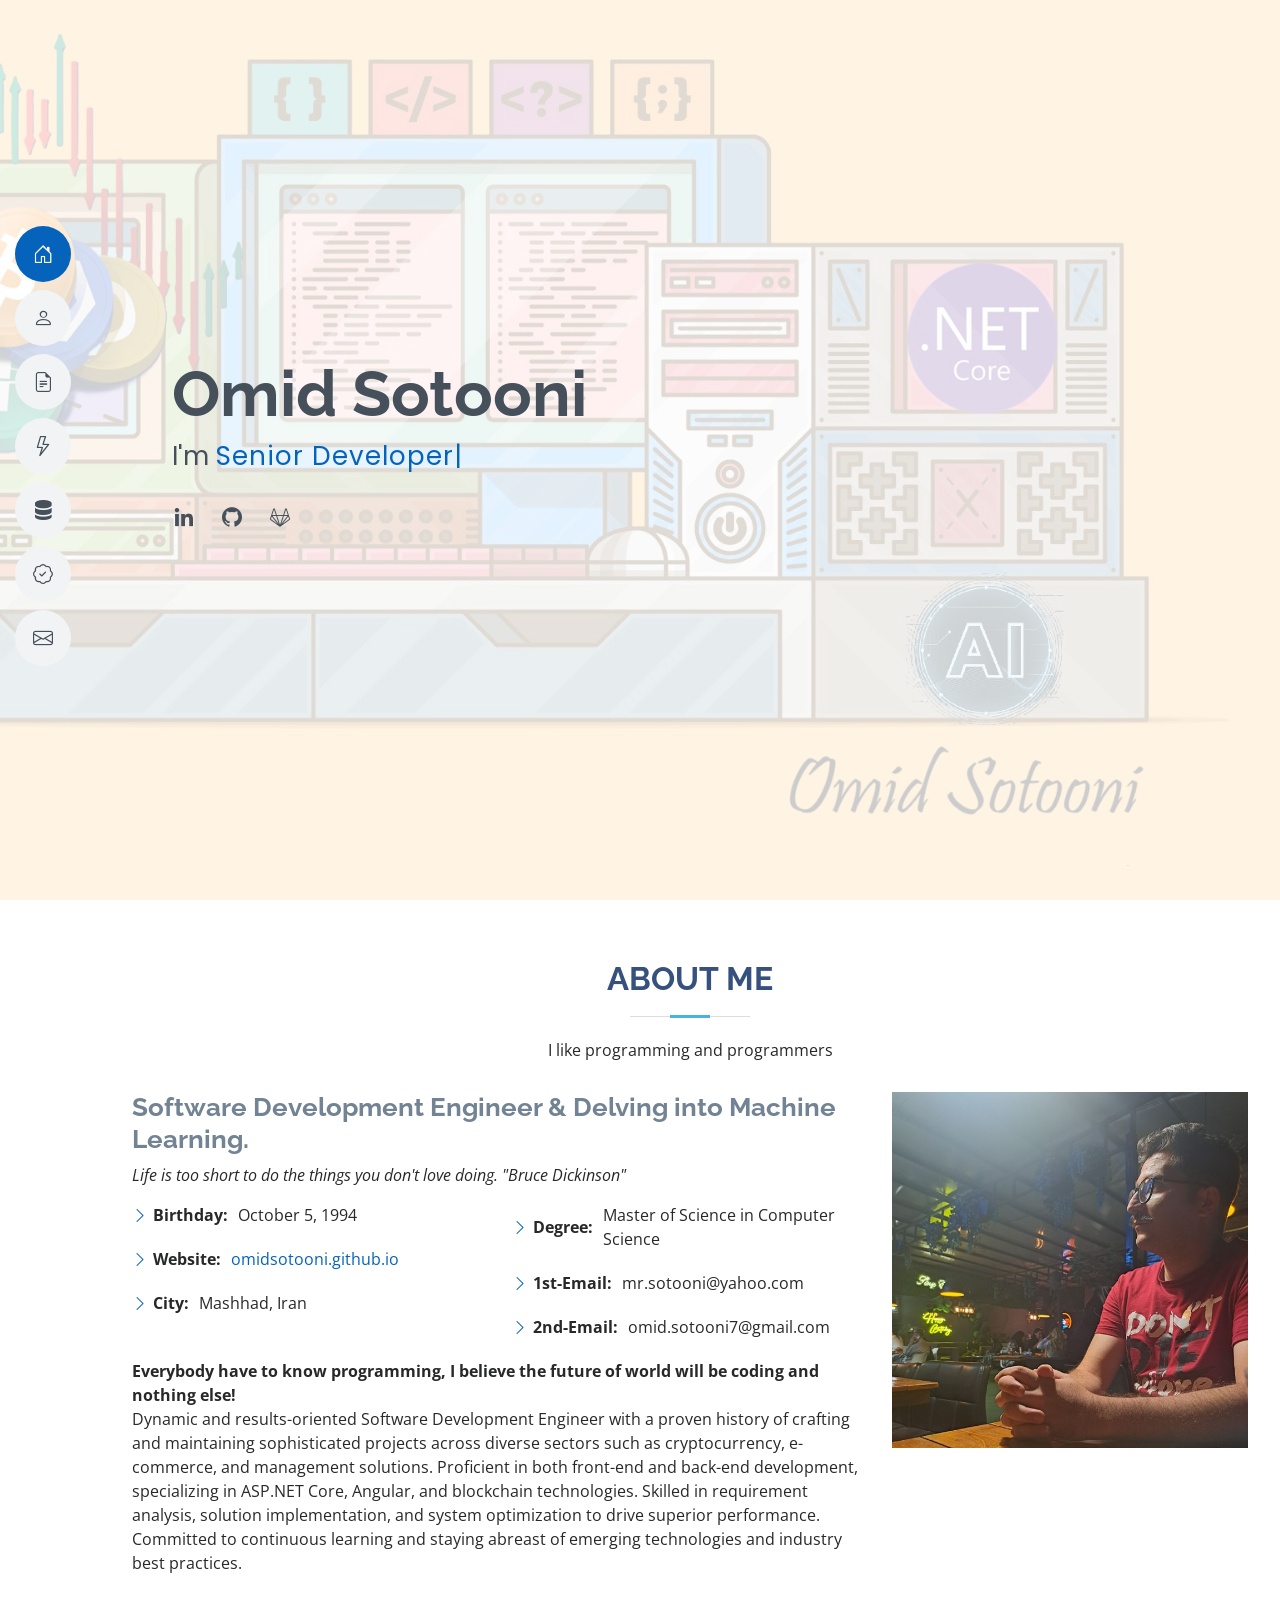
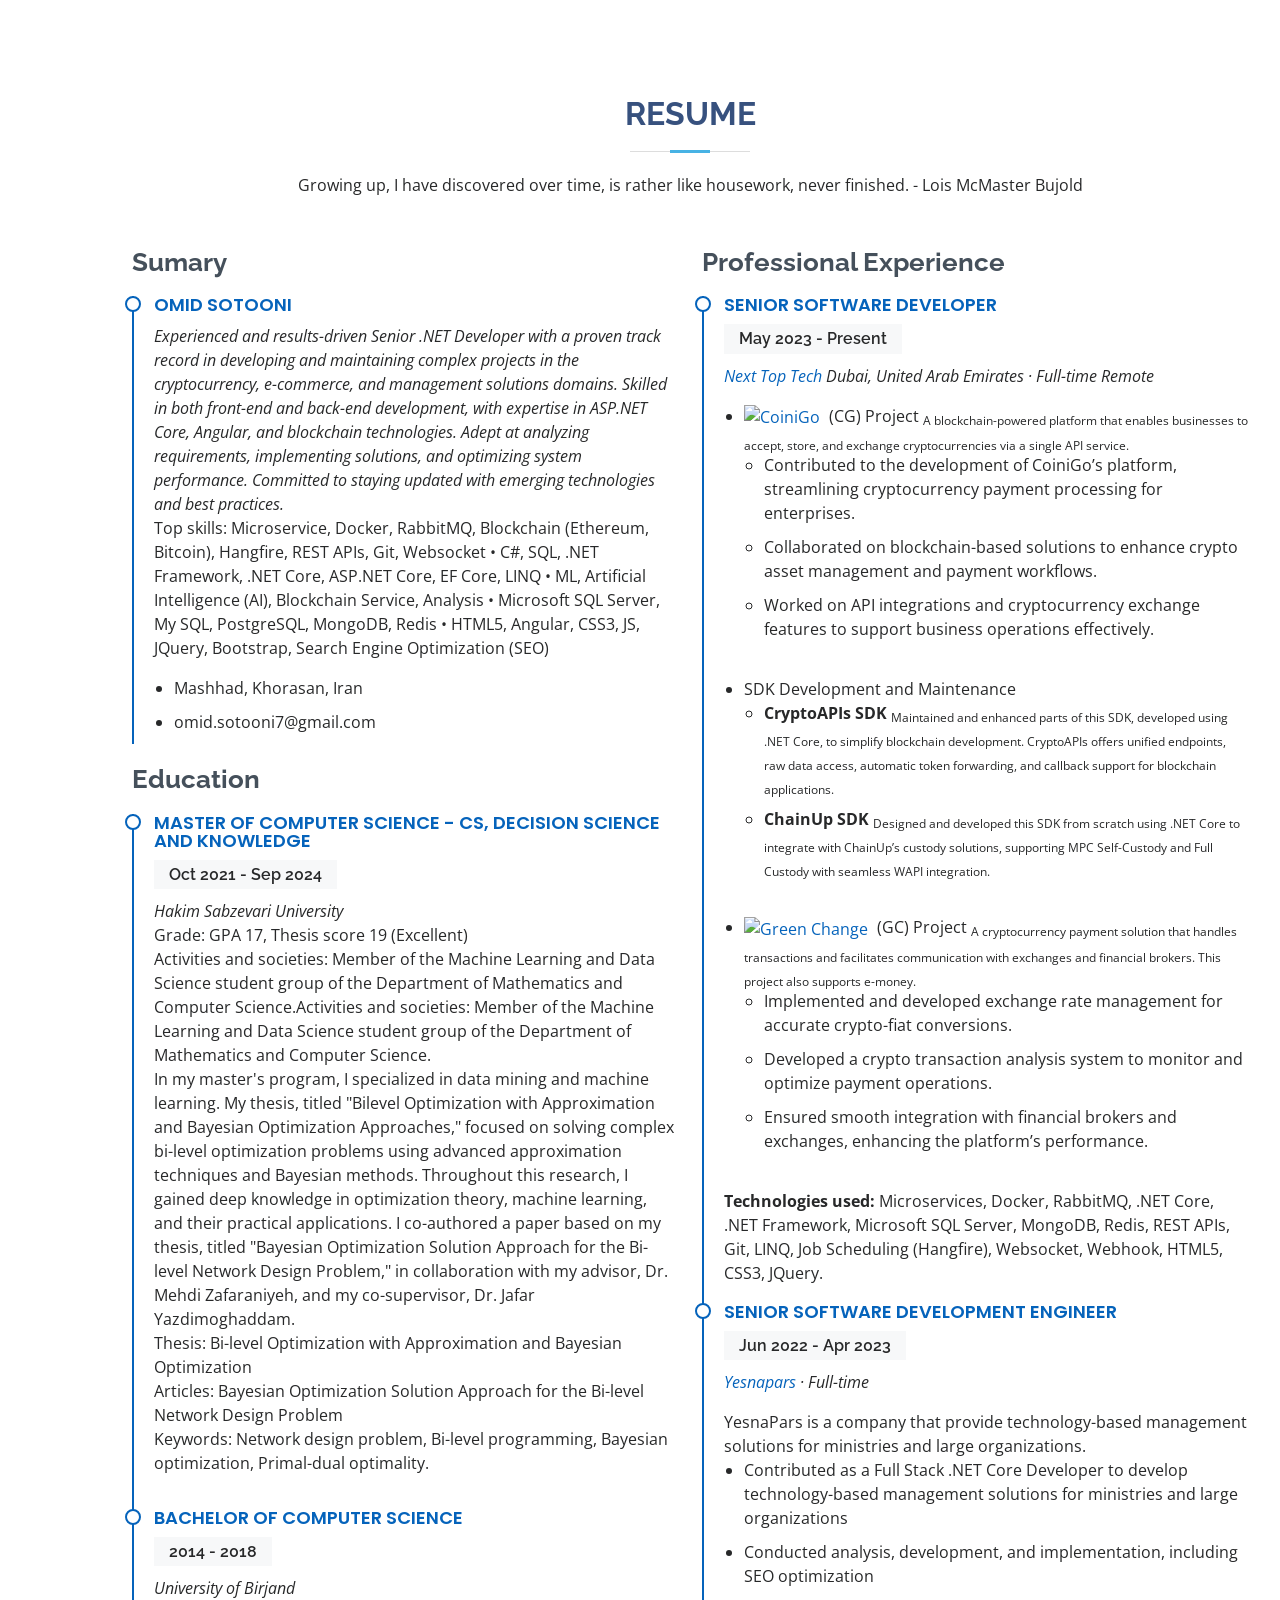
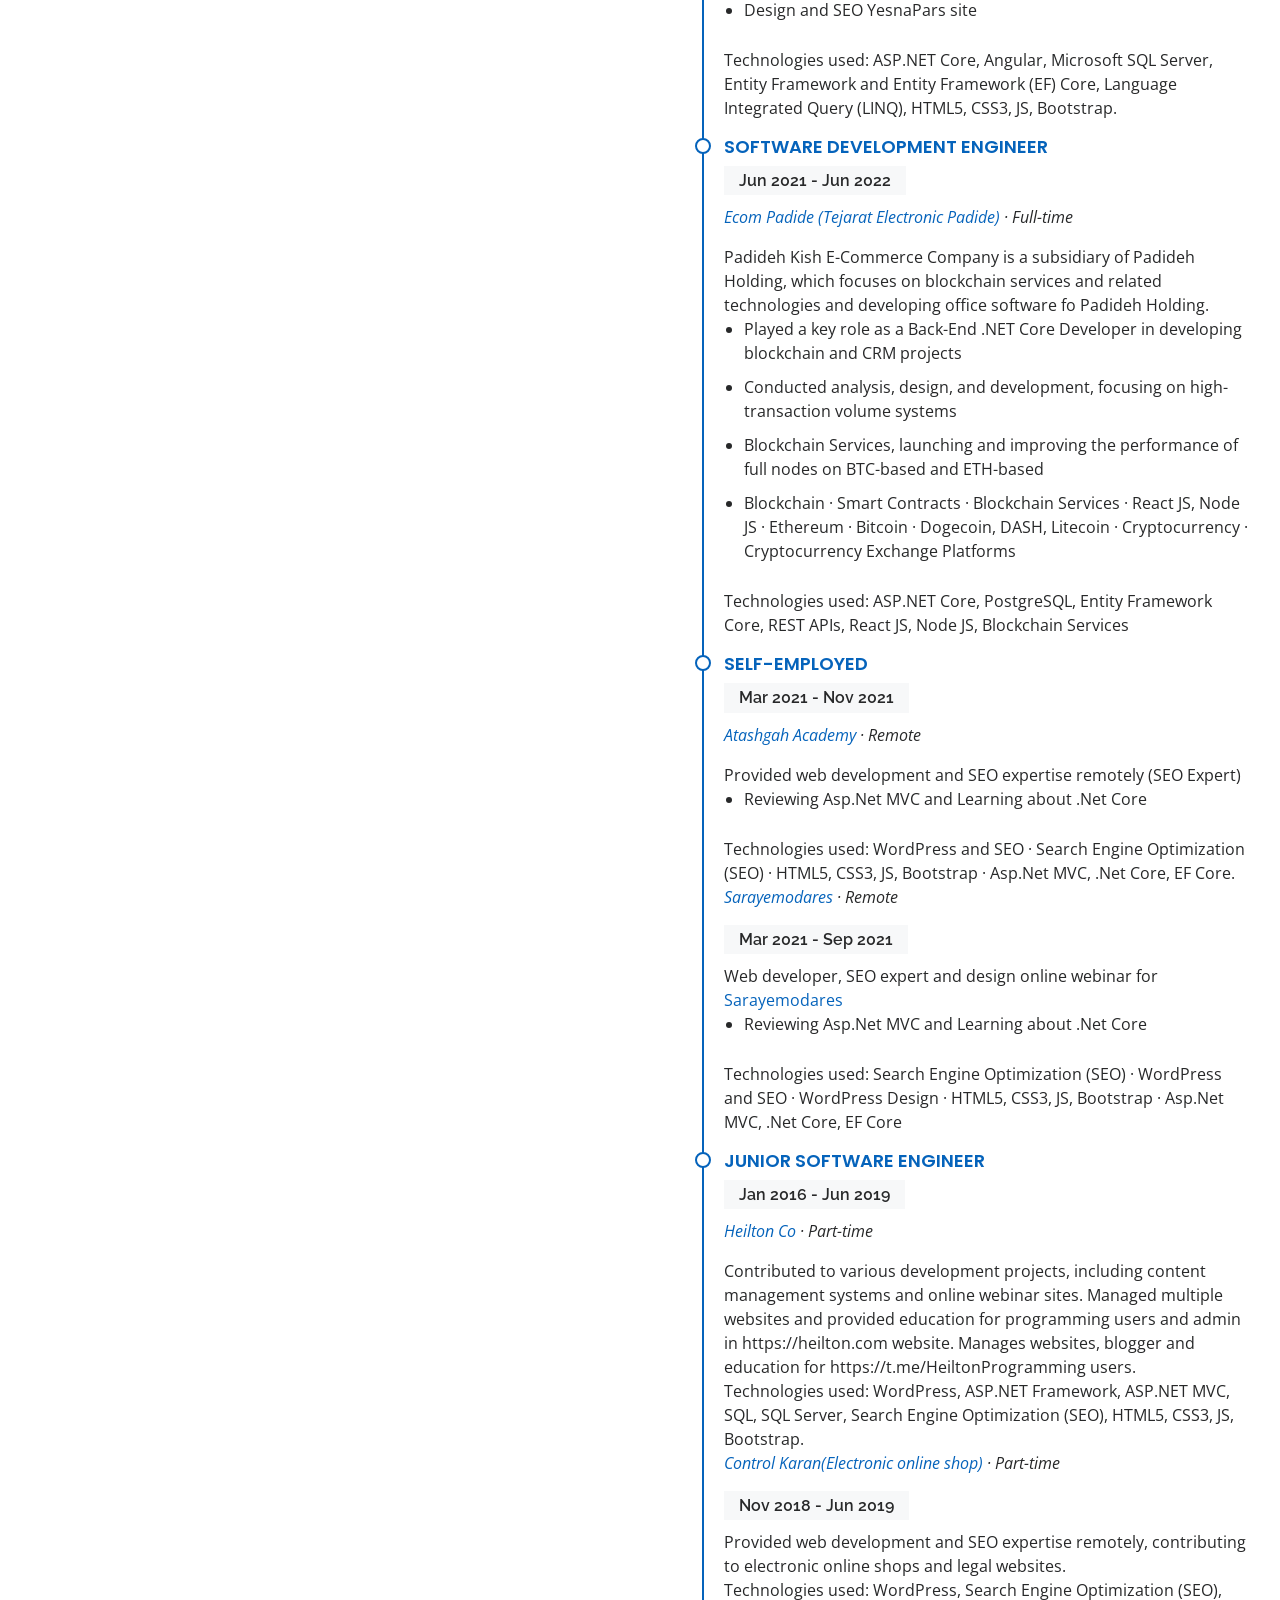
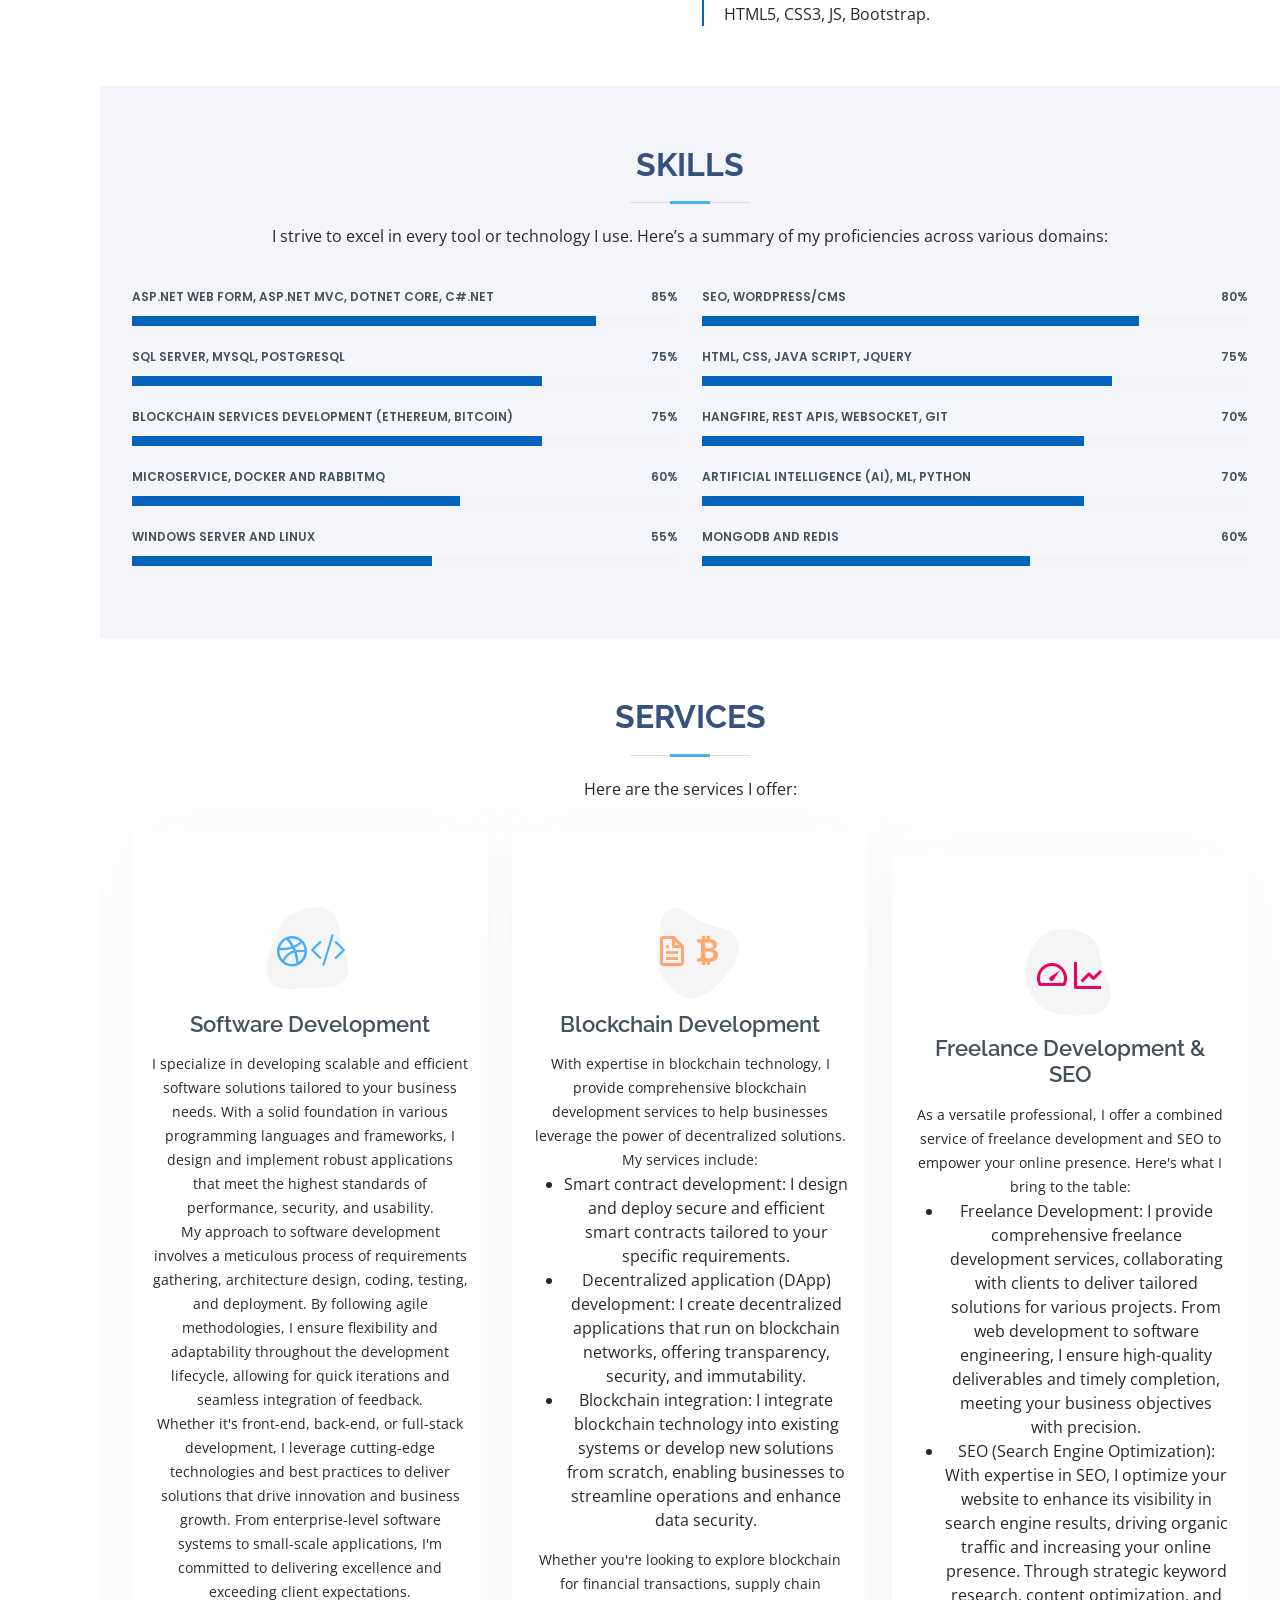
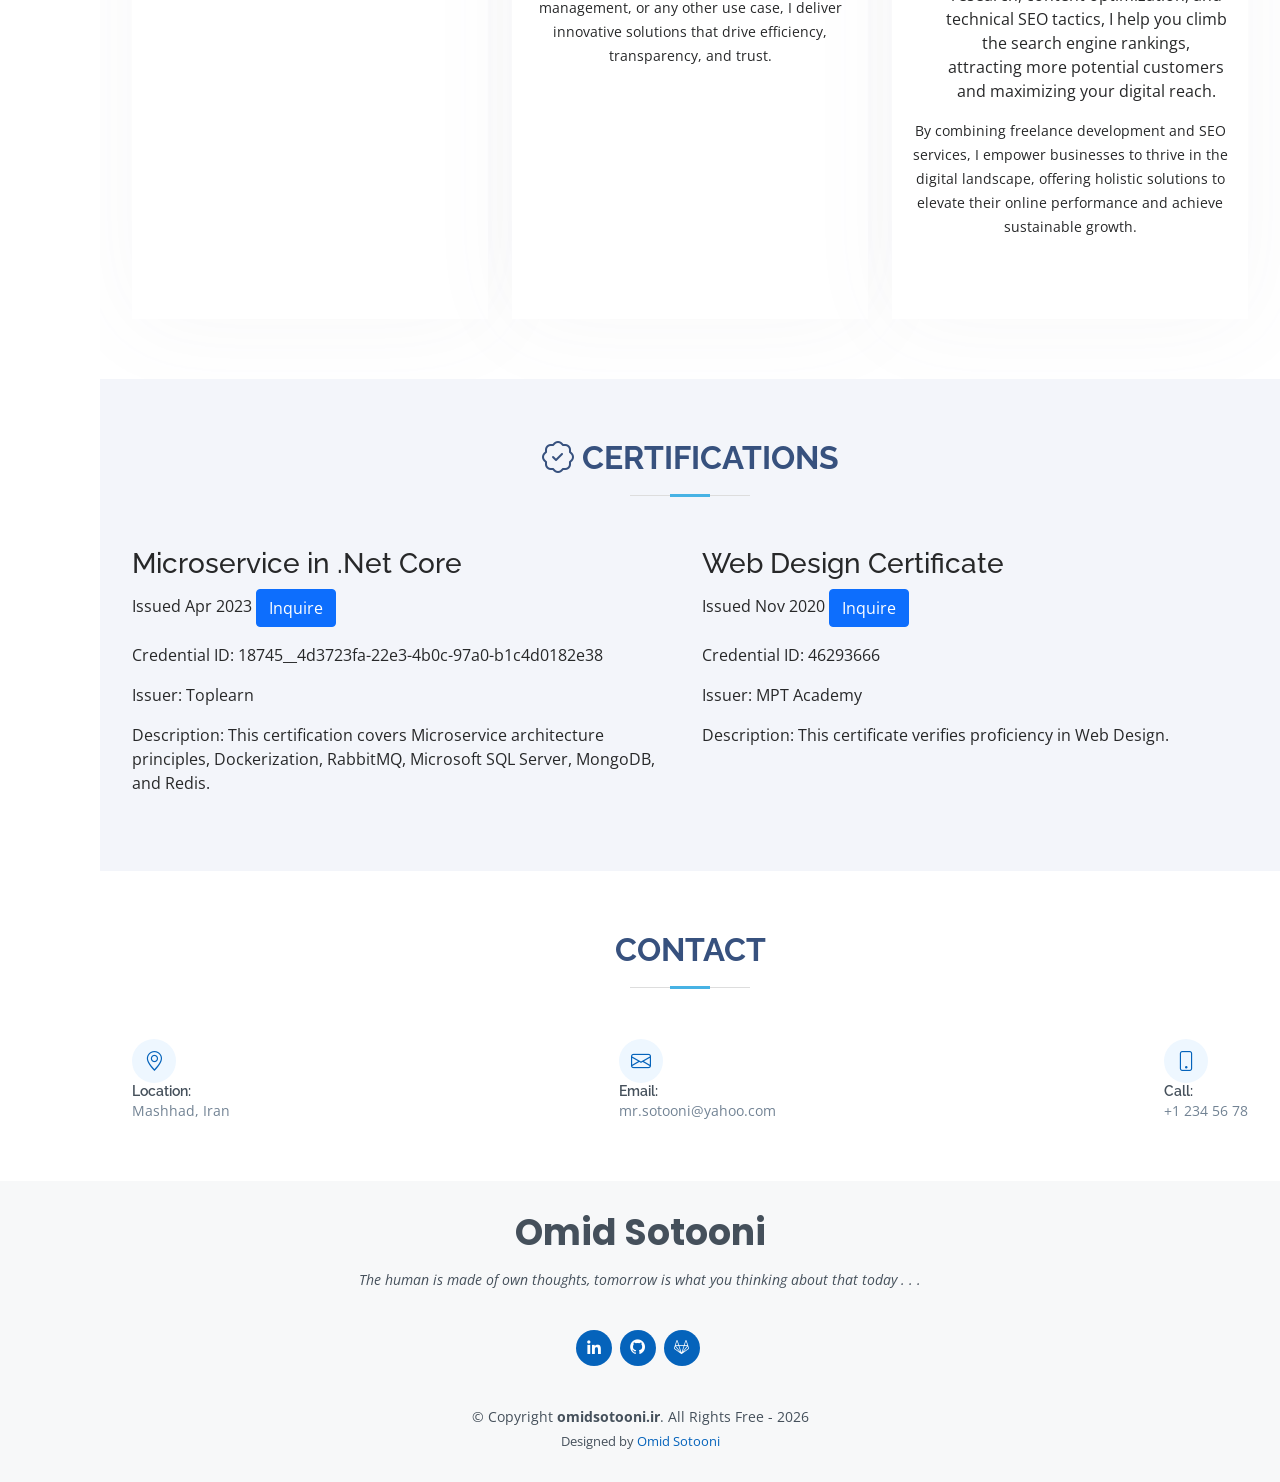
==== commit 7bae9ebb: "Update position and UI" ====
--- a/index.html
+++ b/index.html
@@ -4,6 +4,13 @@
 <head>
   <meta charset="utf-8">
   <meta content="width=device-width, initial-scale=1.0" name="viewport">
+  <meta name="keywords" content="Omid Sotooni, Software Engineer, Machine Learning, .NET Developer, Portfolio">
+  
+<meta property="og:title" content="Omid Sotooni | Senior Software Developer">
+<meta property="og:description" content="Delving into Machine Learning and Blockchain Technologies.">
+<meta property="og:image" content="Content/img/profile-img.jpg">
+<meta property="og:url" content="https://omidsotooni.github.io/">
+<meta property="og:type" content="website">
 
   <title> Omid Sotooni | امید ستونی</title>
   <meta name="description" content="سایت شخصی امید ستونی | در این جا سعی میکنم تجربه هایم در حوزه کامپیوتر را بنویسم">
@@ -35,11 +42,9 @@
 <body>
 
   <!-- ======= Mobile nav toggle button ======= -->
-  <!-- <button type="button" class="mobile-nav-toggle d-xl-none"><i class="bi bi-list mobile-nav-toggle"></i></button> -->
   <i class="bi bi-list mobile-nav-toggle d-xl-none"></i>
   <!-- ======= Header ======= -->
   <header id="header" class="d-flex flex-column justify-content-center">
-
     <nav id="navbar" class="navbar nav-menu">
       <ul>
         <li><a href="#hero" class="nav-link scrollto active"><i class="bi bi-house-door"></i> <span>Home</span></a></li>
@@ -53,7 +58,6 @@
         <li><a href="#contact" class="nav-link scrollto"><i class="bi bi-envelope"></i> <span>Contact</span></a></li>
       </ul>
     </nav><!-- .nav-menu -->
-
   </header><!-- End Header -->
 
   <!-- ======= Hero Section ======= -->
@@ -61,7 +65,7 @@
     <div class="container" data-aos="zoom-in" data-aos-delay="100">
       <h1>Omid Sotooni</h1>
       <p>I'm <span class="typed"
-          data-typed-items="Software Engineer, Delving into Machine Learning, Full Stack Developer (.Net), Freelancer"></span>
+          data-typed-items="Senior Developer, AI Enthusiast, Delving into Machine Learning, Full Stack Engineer, Freelancer"></span>
       </p>
       <div class="social-links">
         <a href="https://www.linkedin.com/in/omidsotooni/" target="_blank" class="linkedin"><i
@@ -73,7 +77,6 @@
   </section><!-- End Hero -->
 
   <main id="main">
-
     <!-- ======= About Section ======= -->
     <section id="about" class="about">
       <div class="container" data-aos="fade-up">
@@ -102,7 +105,7 @@
               <div class="col-lg-6">
                 <ul>
                   <!-- , Decision Science & Knowledge Engineering -->
-                  <li><i class="bi bi-chevron-right"></i> <strong>Studying:</strong> <span>Computer Science</span></li>
+                  <li><i class="bi bi-chevron-right"></i> <strong>Degree:</strong> <span>Master of Science in Computer Science</span></li>                
                   <li><i class="bi bi-chevron-right"></i> <strong>1st-Email:</strong> <span>mr.sotooni@yahoo.com</span>
                   </li>
                   <li><i class="bi bi-chevron-right"></i> <strong>2nd-Email:</strong>
@@ -128,60 +131,9 @@
 
       </div>
     </section><!-- End About Section -->
-
-    <!-- ======= Facts Section ======= -->
-    <!-- <section id="facts" class="facts">
-      <div class="container" data-aos="fade-up">
-
-        <div class="section-title">
-          <h2>Facts</h2>
-          <p>This is Heading and should be change . . .</p>
-        </div>
-
-        <div class="row">
-
-          <div class="col-lg-3 col-md-6">
-            <div class="count-box">
-              <i class="bi bi-emoji-smile"></i>
-              <span data-purecounter-start="0" data-purecounter-end="232" data-purecounter-duration="1" class="purecounter"></span>
-              <p>Happy Clients</p>
-            </div>
-          </div>
-
-          <div class="col-lg-3 col-md-6 mt-5 mt-md-0">
-            <div class="count-box">
-              <i class="bi bi-journal-richtext"></i>
-              <span data-purecounter-start="0" data-purecounter-end="521" data-purecounter-duration="1" class="purecounter"></span>
-              <p>Projects</p>
-            </div>
-          </div>
-
-          <div class="col-lg-3 col-md-6 mt-5 mt-lg-0">
-            <div class="count-box">
-              <i class="bi bi-headset"></i>
-              <span data-purecounter-start="0" data-purecounter-end="1463" data-purecounter-duration="1" class="purecounter"></span>
-              <p>Hours Of Support</p>
-            </div>
-          </div>
-
-          <div class="col-lg-3 col-md-6 mt-5 mt-lg-0">
-            <div class="count-box">
-              <i class="bi bi-award"></i>
-              <span data-purecounter-start="0" data-purecounter-end="25" data-purecounter-duration="1" class="purecounter"></span>
-              <p>Awards</p>
-            </div>
-          </div>
-
-        </div>
-
-      </div>
-    </section> -->
-    <!-- End Facts Section -->
-
     <!-- ======= Resume Section ======= -->
     <section id="resume" class="resume">
       <div class="container" data-aos="fade-up">
-
         <div class="section-title">
           <h2>Resume</h2>
           <p>Growing up, I have discovered over time, is rather like housework, never finished. - Lois McMaster Bujold
@@ -212,33 +164,75 @@
 
             <h3 class="resume-title">Education</h3>
             <div class="resume-item">
-              <h4>Master of Computer Science | Decision Science & Knowledge Engineering</h4>
-              <h5>2021 - Present</h5>
-              <p><em>Hakim Sabzevari University</em></p>
-              <p></p>
+              <h4>Master of Computer Science - CS, Decision Science and Knowledge</h4>
+              <h5>Oct 2021 - Sep 2024</h5>
+              <p><em>Hakim Sabzevari University</em>
+                <br/>
+                Grade: GPA 17, Thesis score 19 (Excellent)
+                <br/>
+                Activities and societies: Member of the Machine Learning and Data Science student group of the Department of Mathematics and Computer Science.Activities and societies: Member of the Machine Learning and Data Science student group of the Department of Mathematics and Computer Science.
+                <br/>
+                In my master's program, I specialized in data mining and machine learning. My thesis, titled "Bilevel Optimization with Approximation and Bayesian Optimization Approaches," focused on solving complex bi-level optimization problems using advanced approximation techniques and Bayesian methods. Throughout this research, I gained deep knowledge in optimization theory, machine learning, and their practical applications. I co-authored a paper based on my thesis, titled "Bayesian Optimization Solution Approach for the Bi-level Network Design Problem," in collaboration with my advisor, Dr. Mehdi Zafaraniyeh, and my co-supervisor, Dr. Jafar Yazdimoghaddam.
+                <br/>
+                Thesis: Bi-level Optimization with Approximation and Bayesian Optimization
+                <br/>
+                Articles: Bayesian Optimization Solution Approach for the Bi-level Network Design Problem
+                <br/>
+                Keywords: Network design problem, Bi-level programming, Bayesian optimization, Primal-dual optimality.
+              </p>
             </div>
             <div class="resume-item">
               <h4>Bachelor of Computer Science</h4>
               <h5>2014 - 2018</h5>
               <p><em>University of Birjand</em></p>
-              <p>Strive for a better life.</p>
-            </div>
-          </div>
-
+            </div>
+          </div>
           <div class="col-lg-6">
             <h3 class="resume-title">Professional Experience</h3>
             <div class="resume-item">
-              <h4>Senior Software Development Engineer</h4>
+              <h4>Senior Software Developer</h4>
               <h5>May 2023 - Present</h5>
-              <p><em><a href="hhttps://heilton.com/" target="_blank">Heilton Co </a>Mashhad, Razavi Khorasan, Iran ·
-                  Full-time Remote</em></p>
-              Development and maintenance of the Green Change (GC) project, a cryptocurrency payment solution involving
-              transactions and communication with exchanges and financial brokers.
-              <ul>
-                <li>Implemented and developed exchange rates</li>
-                <li>Implemented and developed oa Crypto transaction analysis project for Crypto Payments</li>
-              </ul>
-              Technologies used: Microservices, Docker, RabbitMQ, .NET Core, .NET Framework, Microsoft SQL Server,
+              <p><em><a href="https://nexttoptech.org/" target="_blank">Next Top Tech </a>Dubai, United Arab Emirates · Full-time Remote</em></p>
+              <ul>
+                <li>
+                  <a href="https://coinigo.com/" target="_blank">
+                    <img src="https://coinigo.com/logo/CoiniGo-logo-H_on-light-bg.svg" alt="CoiniGo" style="height: 30px; vertical-align: middle; margin-right: 5px;">
+                  </a> (CG) Project
+                  <sub>A blockchain-powered platform that enables businesses to accept, store, and exchange cryptocurrencies via a single API service.</sub>
+                  <ul>
+                    <li>Contributed to the development of CoiniGo’s platform, streamlining cryptocurrency payment processing for enterprises.</li>
+                    <li>Collaborated on blockchain-based solutions to enhance crypto asset management and payment workflows.</li>
+                    <li>Worked on API integrations and cryptocurrency exchange features to support business operations effectively.</li>
+                  </ul>
+                </li>
+              </ul>
+              <ul>
+                <li>
+                  SDK Development and Maintenance
+                  <ul>
+                    <li><strong>CryptoAPIs SDK</strong>
+                      <sub>Maintained and enhanced parts of this SDK, developed using .NET Core, to simplify blockchain development. CryptoAPIs offers unified endpoints, raw data access, automatic token forwarding, and callback support for blockchain applications.</sub>
+                    </li>
+                    <li><strong>ChainUp SDK</strong>
+                      <sub>Designed and developed this SDK from scratch using .NET Core to integrate with ChainUp’s custody solutions, supporting MPC Self-Custody and Full Custody with seamless WAPI integration.</sub>
+                    </li>
+                  </ul>
+                </li>
+              </ul>
+              <ul>
+                <li>
+                  <a href="https://greenchange.io/" target="_blank">
+                    <img src="https://greenchange.io/images/gc-logo-1.svg" alt="Green Change" style="height: 30px; vertical-align: middle; margin-right: 5px;">
+                  </a> (GC) Project
+                  <sub>A cryptocurrency payment solution that handles transactions and facilitates communication with exchanges and financial brokers. This project also supports e-money.</sub>
+                  <ul>
+                    <li>Implemented and developed exchange rate management for accurate crypto-fiat conversions.</li>
+                    <li>Developed a crypto transaction analysis system to monitor and optimize payment operations.</li>
+                    <li>Ensured smooth integration with financial brokers and exchanges, enhancing the platform’s performance.</li>
+                  </ul>
+                </li>
+              </ul>
+              <strong>Technologies used:</strong> Microservices, Docker, RabbitMQ, .NET Core, .NET Framework, Microsoft SQL Server,
               MongoDB, Redis, REST APIs, Git, LINQ, Job Scheduling (Hangfire), Websocket, Webhook, HTML5, CSS3, JQuery.
             </div>
 
@@ -331,7 +325,7 @@
 
         <div class="section-title">
           <h2>Skills</h2>
-          <p>Maybe I don't remember them all of them now! But when I used them, I tried to be my best.</p>
+          <p>I strive to excel in every tool or technology I use. Here’s a summary of my proficiencies across various domains:</p>
         </div>
 
         <div class="row skills-content">
@@ -428,160 +422,6 @@
 
       </div>
     </section><!-- End Skills Section -->
-
-    <!-- ======= Portfolio Section ======= -->
-    <!-- <section id="portfolio" class="portfolio section-bg">
-      <div class="container" data-aos="fade-up">
-
-        <div class="section-title">
-          <h2>Portfolio</h2>
-          <p>This is Heading and should be change . . .</p>
-        </div>
-
-        <div class="row">
-          <div class="col-lg-12 d-flex justify-content-center" data-aos="fade-up" data-aos-delay="100">
-            <ul id="portfolio-flters">
-              <li data-filter="*" class="filter-active">All</li>
-              <li data-filter=".filter-app">App</li>
-              <li data-filter=".filter-card">Card</li>
-              <li data-filter=".filter-web">Web</li>
-            </ul>
-          </div>
-        </div>
-
-        <div class="row portfolio-container" data-aos="fade-up" data-aos-delay="200">
-
-          <div class="col-lg-4 col-md-6 portfolio-item filter-app">
-            <div class="portfolio-wrap">
-              <img src="Content/img/portfolio/portfolio-1.jpg" class="img-fluid" alt="">
-              <div class="portfolio-info">
-                <h4>App 1</h4>
-                <p>App</p>
-                <div class="portfolio-links">
-                  <a href="Content/img/portfolio/portfolio-1.jpg" data-gallery="portfolioGallery" class="portfolio-lightbox" title="App 1"><i class="bx bx-plus"></i></a>
-                  <a href="portfolio-details.html" class="portfolio-details-lightbox" data-glightbox="type: external" title="Portfolio Details"><i class="bx bx-link"></i></a>
-                </div>
-              </div>
-            </div>
-          </div>
-
-          <div class="col-lg-4 col-md-6 portfolio-item filter-web">
-            <div class="portfolio-wrap">
-              <img src="Content/img/portfolio/portfolio-2.jpg" class="img-fluid" alt="">
-              <div class="portfolio-info">
-                <h4>Web 3</h4>
-                <p>Web</p>
-                <div class="portfolio-links">
-                  <a href="Content/img/portfolio/portfolio-2.jpg" data-gallery="portfolioGallery" class="portfolio-lightbox" title="Web 3"><i class="bx bx-plus"></i></a>
-                  <a href="portfolio-details.html" class="portfolio-details-lightbox" data-glightbox="type: external" title="Portfolio Details"><i class="bx bx-link"></i></a>
-                </div>
-              </div>
-            </div>
-          </div>
-
-          <div class="col-lg-4 col-md-6 portfolio-item filter-app">
-            <div class="portfolio-wrap">
-              <img src="Content/img/portfolio/portfolio-3.jpg" class="img-fluid" alt="">
-              <div class="portfolio-info">
-                <h4>App 2</h4>
-                <p>App</p>
-                <div class="portfolio-links">
-                  <a href="Content/img/portfolio/portfolio-3.jpg" data-gallery="portfolioGallery" class="portfolio-lightbox" title="App 2"><i class="bx bx-plus"></i></a>
-                  <a href="portfolio-details.html" class="portfolio-details-lightbox" data-glightbox="type: external" title="Portfolio Details"><i class="bx bx-link"></i></a>
-                </div>
-              </div>
-            </div>
-          </div>
-
-          <div class="col-lg-4 col-md-6 portfolio-item filter-card">
-            <div class="portfolio-wrap">
-              <img src="Content/img/portfolio/portfolio-4.jpg" class="img-fluid" alt="">
-              <div class="portfolio-info">
-                <h4>Card 2</h4>
-                <p>Card</p>
-                <div class="portfolio-links">
-                  <a href="Content/img/portfolio/portfolio-4.jpg" data-gallery="portfolioGallery" class="portfolio-lightbox" title="Card 2"><i class="bx bx-plus"></i></a>
-                  <a href="portfolio-details.html" class="portfolio-details-lightbox" data-glightbox="type: external" title="Portfolio Details"><i class="bx bx-link"></i></a>
-                </div>
-              </div>
-            </div>
-          </div>
-
-          <div class="col-lg-4 col-md-6 portfolio-item filter-web">
-            <div class="portfolio-wrap">
-              <img src="Content/img/portfolio/portfolio-5.jpg" class="img-fluid" alt="">
-              <div class="portfolio-info">
-                <h4>Web 2</h4>
-                <p>Web</p>
-                <div class="portfolio-links">
-                  <a href="Content/img/portfolio/portfolio-5.jpg" data-gallery="portfolioGallery" class="portfolio-lightbox" title="Web 2"><i class="bx bx-plus"></i></a>
-                  <a href="portfolio-details.html" class="portfolio-details-lightbox" data-glightbox="type: external" title="Portfolio Details"><i class="bx bx-link"></i></a>
-                </div>
-              </div>
-            </div>
-          </div>
-
-          <div class="col-lg-4 col-md-6 portfolio-item filter-app">
-            <div class="portfolio-wrap">
-              <img src="Content/img/portfolio/portfolio-6.jpg" class="img-fluid" alt="">
-              <div class="portfolio-info">
-                <h4>App 3</h4>
-                <p>App</p>
-                <div class="portfolio-links">
-                  <a href="Content/img/portfolio/portfolio-6.jpg" data-gallery="portfolioGallery" class="portfolio-lightbox" title="App 3"><i class="bx bx-plus"></i></a>
-                  <a href="portfolio-details.html" class="portfolio-details-lightbox" data-glightbox="type: external" title="Portfolio Details"><i class="bx bx-link"></i></a>
-                </div>
-              </div>
-            </div>
-          </div>
-
-          <div class="col-lg-4 col-md-6 portfolio-item filter-card">
-            <div class="portfolio-wrap">
-              <img src="Content/img/portfolio/portfolio-7.jpg" class="img-fluid" alt="">
-              <div class="portfolio-info">
-                <h4>Card 1</h4>
-                <p>Card</p>
-                <div class="portfolio-links">
-                  <a href="Content/img/portfolio/portfolio-7.jpg" data-gallery="portfolioGallery" class="portfolio-lightbox" title="Card 1"><i class="bx bx-plus"></i></a>
-                  <a href="portfolio-details.html" class="portfolio-details-lightbox" data-glightbox="type: external" title="Portfolio Details"><i class="bx bx-link"></i></a>
-                </div>
-              </div>
-            </div>
-          </div>
-
-          <div class="col-lg-4 col-md-6 portfolio-item filter-card">
-            <div class="portfolio-wrap">
-              <img src="Content/img/portfolio/portfolio-8.jpg" class="img-fluid" alt="">
-              <div class="portfolio-info">
-                <h4>Card 3</h4>
-                <p>Card</p>
-                <div class="portfolio-links">
-                  <a href="Content/img/portfolio/portfolio-8.jpg" data-gallery="portfolioGallery" class="portfolio-lightbox" title="Card 3"><i class="bx bx-plus"></i></a>
-                  <a href="portfolio-details.html" class="portfolio-details-lightbox" data-glightbox="type: external" title="Portfolio Details"><i class="bx bx-link"></i></a>
-                </div>
-              </div>
-            </div>
-          </div>
-
-          <div class="col-lg-4 col-md-6 portfolio-item filter-web">
-            <div class="portfolio-wrap">
-              <img src="Content/img/portfolio/portfolio-9.jpg" class="img-fluid" alt="">
-              <div class="portfolio-info">
-                <h4>Web 3</h4>
-                <p>Web</p>
-                <div class="portfolio-links">
-                  <a href="Content/img/portfolio/portfolio-9.jpg" data-gallery="portfolioGallery" class="portfolio-lightbox" title="Web 3"><i class="bx bx-plus"></i></a>
-                  <a href="portfolio-details.html" class="portfolio-details-lightbox" data-glightbox="type: external" title="Portfolio Details"><i class="bx bx-link"></i></a>
-                </div>
-              </div>
-            </div>
-          </div>
-
-        </div>
-
-      </div>
-    </section> -->
-    <!-- End Portfolio Section -->
 
     <!-- ======= Services Section ======= -->
     <section id="services" class="services">
@@ -679,91 +519,6 @@
       </div>
     </section><!-- End Services Section -->
 
-    <!-- ======= Team Section ======= -->
-    <!-- <section id="team" class="team section-bg">
-      <div class="container" data-aos="fade-up">
-
-        <div class="section-title">
-          <h2>Members Of HeiltonGroup</h2>
-          <p>Many years ago, we decided to be a team with Sir Lotfi and started producing educational content in the field of programming. Unfortunately, we no longer work together today, I am very happy to be with The HeiltonProgramming. </p>
-        </div>
-
-        <div class="row">
-
-          <div class="col-lg-6">
-            <div class="member d-flex align-items-start" data-aos="zoom-in" data-aos-delay="100">
-              <div class="pic"><img src="Content/img/team/RahimLotfi.jpg" class="img-fluid" alt=""></div>
-              <div class="member-info">
-                <h4>Rahim Lotfi</h4>
-                <span>Chief Executive Officer</span>
-                <p>Lorem ipsum dolor sit amet, consectetur adipiscing elit, sed do eiusmod tempor incididunt ut labore et dolore magna aliqua</p>
-                <div class="social">
-                  <a href=""><i class="ri-twitter-fill"></i></a>
-                  <a href=""><i class="ri-facebook-fill"></i></a>
-                  <a href=""><i class="ri-instagram-fill"></i></a>
-                  <a href=""> <i class="ri-linkedin-box-fill"></i> </a>
-                </div>
-              </div>
-            </div>
-          </div>
-
-          <div class="col-lg-6 mt-4 mt-lg-0">
-            <div class="member d-flex align-items-start" data-aos="zoom-in" data-aos-delay="200">
-              <div class="pic"><img src="Content/img/team/OmidSotooni.jpg" class="img-fluid" alt=""></div>
-              <div class="member-info">
-                <h4>Omid Sotooni</h4>
-                <span>Product Manager</span>
-                <p>Lorem ipsum dolor sit amet, consectetur adipiscing elit, sed do eiusmod tempor incididunt ut labore et dolore magna aliqua</p>
-                <div class="social">
-                  <a href=""><i class="ri-twitter-fill"></i></a>
-                  <a href=""><i class="ri-facebook-fill"></i></a>
-                  <a href=""><i class="ri-instagram-fill"></i></a>
-                  <a href="https://www.linkedin.com/in/omidsotooni/" target="_blank"> <i class="ri-linkedin-box-fill"></i> </a>
-                </div>
-              </div>
-            </div>
-          </div>
-
-          <div class="col-lg-6 mt-4">
-            <div class="member d-flex align-items-start" data-aos="zoom-in" data-aos-delay="300">
-              <div class="pic"><img src="Content/img/team/TirdadSolhi.jpg" class="img-fluid" alt=""></div>
-              <div class="member-info">
-                <h4>Tirdad Solhi</h4>
-                <span>Network Manager</span>
-                <p>Lorem ipsum dolor sit amet, consectetur adipiscing elit, sed do eiusmod tempor incididunt ut labore et dolore magna aliqua</p>
-                <div class="social">
-                  <a href=""><i class="ri-twitter-fill"></i></a>
-                  <a href=""><i class="ri-facebook-fill"></i></a>
-                  <a href=""><i class="ri-instagram-fill"></i></a>
-                  <a href=""> <i class="ri-linkedin-box-fill"></i> </a>
-                </div>
-              </div>
-            </div>
-          </div>
-
-          <div class="col-lg-6 mt-4">
-            <div class="member d-flex align-items-start" data-aos="zoom-in" data-aos-delay="400">
-              <div class="pic"><img src="Content/img/team/MohsenShafiee.jpg" class="img-fluid" alt=""></div>
-              <div class="member-info">
-                <h4>Mohsen Shafiee</h4>
-                <span>Technical Manager</span>
-                <p>Lorem ipsum dolor sit amet, consectetur adipiscing elit, sed do eiusmod tempor incididunt ut labore et dolore magna aliqua</p>
-                <div class="social">
-                  <a href=""><i class="ri-twitter-fill"></i></a>
-                  <a href=""><i class="ri-facebook-fill"></i></a>
-                  <a href=""><i class="ri-instagram-fill"></i></a>
-                  <a href=""> <i class="ri-linkedin-box-fill"></i> </a>
-                </div>
-              </div>
-            </div>
-          </div>
-
-        </div>
-
-      </div>
-    </section> -->
-    <!-- End Team Section -->
-
     <!-- ======= Licenses & Certifications Section ======= -->
     <section id="certifications" class="licenses-certifications section-bg">
       <div class="container" data-aos="fade-up">
@@ -796,71 +551,28 @@
     <!-- ======= Contact Section ======= -->
     <section id="contact" class="contact">
       <div class="container" data-aos="fade-up">
-
         <div class="section-title">
           <h2>Contact</h2>
-        </div>
-
-        <div class="row mt-1">
-
-          <div class="col-lg-4">
-            <div class="info">
-              <div class="address">
-
-                <i class="bi bi-geo-alt"></i>
-                <h4>Location:</h4>
-                <p>Mashhad, Iran</p>
-
-              </div>
-
-              <div class="email">
-                <i class="bi bi-envelope"></i>
-                <h4>Email:</h4>
-                <p>mr.sotooni@yahoo.com</p>
-              </div>
-
-              <div class="phone">
-                <i class="bi bi-phone"></i>
-                <h4>Call:</h4>
-                <p>+1 234 56 78</p>
-              </div>
-
-            </div>
-
-          </div>
-
-          <div class="col-lg-8 mt-5 mt-lg-0">
-
-            <form action="Content/forms/contact.php" method="post" role="form" class="php-email-form">
-              <div class="row">
-                <div class="col-md-6 form-group">
-                  <input type="text" name="name" class="form-control" id="name" placeholder="Your Name" required>
-                </div>
-                <div class="col-md-6 form-group mt-3 mt-md-0">
-                  <input type="email" class="form-control" name="email" id="email" placeholder="Your Email" required>
-                </div>
-
-              </div>
-              <div class="form-group mt-3">
-                <input type="text" class="form-control" name="subject" id="subject" placeholder="Subject" required>
-              </div>
-              <div class="form-group mt-3">
-                <textarea class="form-control" name="message" rows="5" placeholder="Message" required></textarea>
-              </div>
-              <div class="my-3">
-                <div class="loading">Loading</div>
-                <div class="error-message"></div>
-                <div class="sent-message">Your message has been sent. Thank you!</div>
-              </div>
-              <!-- <div class="text-center"><button type="submit">Send Message</button></div> -->
-            </form>
-
-          </div>
-
-        </div>
-
-      </div>
-    </section><!-- End Contact Section -->
+        </div>        
+        <div class="info">
+          <div class="address">
+            <i class="bi bi-geo-alt"></i>
+            <h4>Location:</h4>
+            <p>Mashhad, Iran</p>
+          </div>
+          <div class="email">
+            <i class="bi bi-envelope"></i>
+            <h4>Email:</h4>
+            <p>mr.sotooni@yahoo.com</p>
+          </div>
+          <div class="phone">
+            <i class="bi bi-phone"></i>
+            <h4>Call:</h4>
+            <p>+1 234 56 78</p>
+          </div>        
+      </div>
+    </section>
+    <!-- End Contact Section -->
 
   </main><!-- End #main -->
 
@@ -905,4 +617,4 @@
 
 </body>
 
-</html>
+</html>
--- a/Content/css/style.css
+++ b/Content/css/style.css
@@ -26,7 +26,6 @@
 h1, h2, h3, h4, h5, h6 {
   font-family: "Raleway", sans-serif;
 }
-
 /*--------------------------------------------------------------
 # Back to top button
 --------------------------------------------------------------*/
@@ -1200,13 +1199,18 @@
 # Contact
 --------------------------------------------------------------*/
 .contact .info {
+  display: flex;
+  justify-content: space-between;
+  align-items: flex-start;
+  gap: 20px; 
   width: 100%;
   background: #fff;
 }
 .contact .info i {
   font-size: 20px;
   color: #0563bb;
-  float: left;
+  float: none;
+  margin-right: 15px;
   width: 44px;
   height: 44px;
   background: #eef7ff;
@@ -1217,20 +1221,24 @@
   transition: all 0.3s ease-in-out;
 }
 .contact .info h4 {
-  padding: 0 0 0 60px;
-  font-size: 22px;
+  font-size: 20px;
   font-weight: 600;
   margin-bottom: 5px;
   color: #45505b;
 }
 .contact .info p {
-  padding: 0 0 0 60px;
   margin-bottom: 0;
   font-size: 14px;
   color: #728394;
 }
+.contact .info h4,
+.contact .info p {
+  padding: 0;
+  margin: 0;
+  font-size: 14px;
+}
 .contact .info .email, .contact .info .phone {
-  margin-top: 40px;
+  margin-top: 0px;
 }
 .contact .info .email:hover i, .contact .info .address:hover i, .contact .info .phone:hover i {
   background: #0563bb;
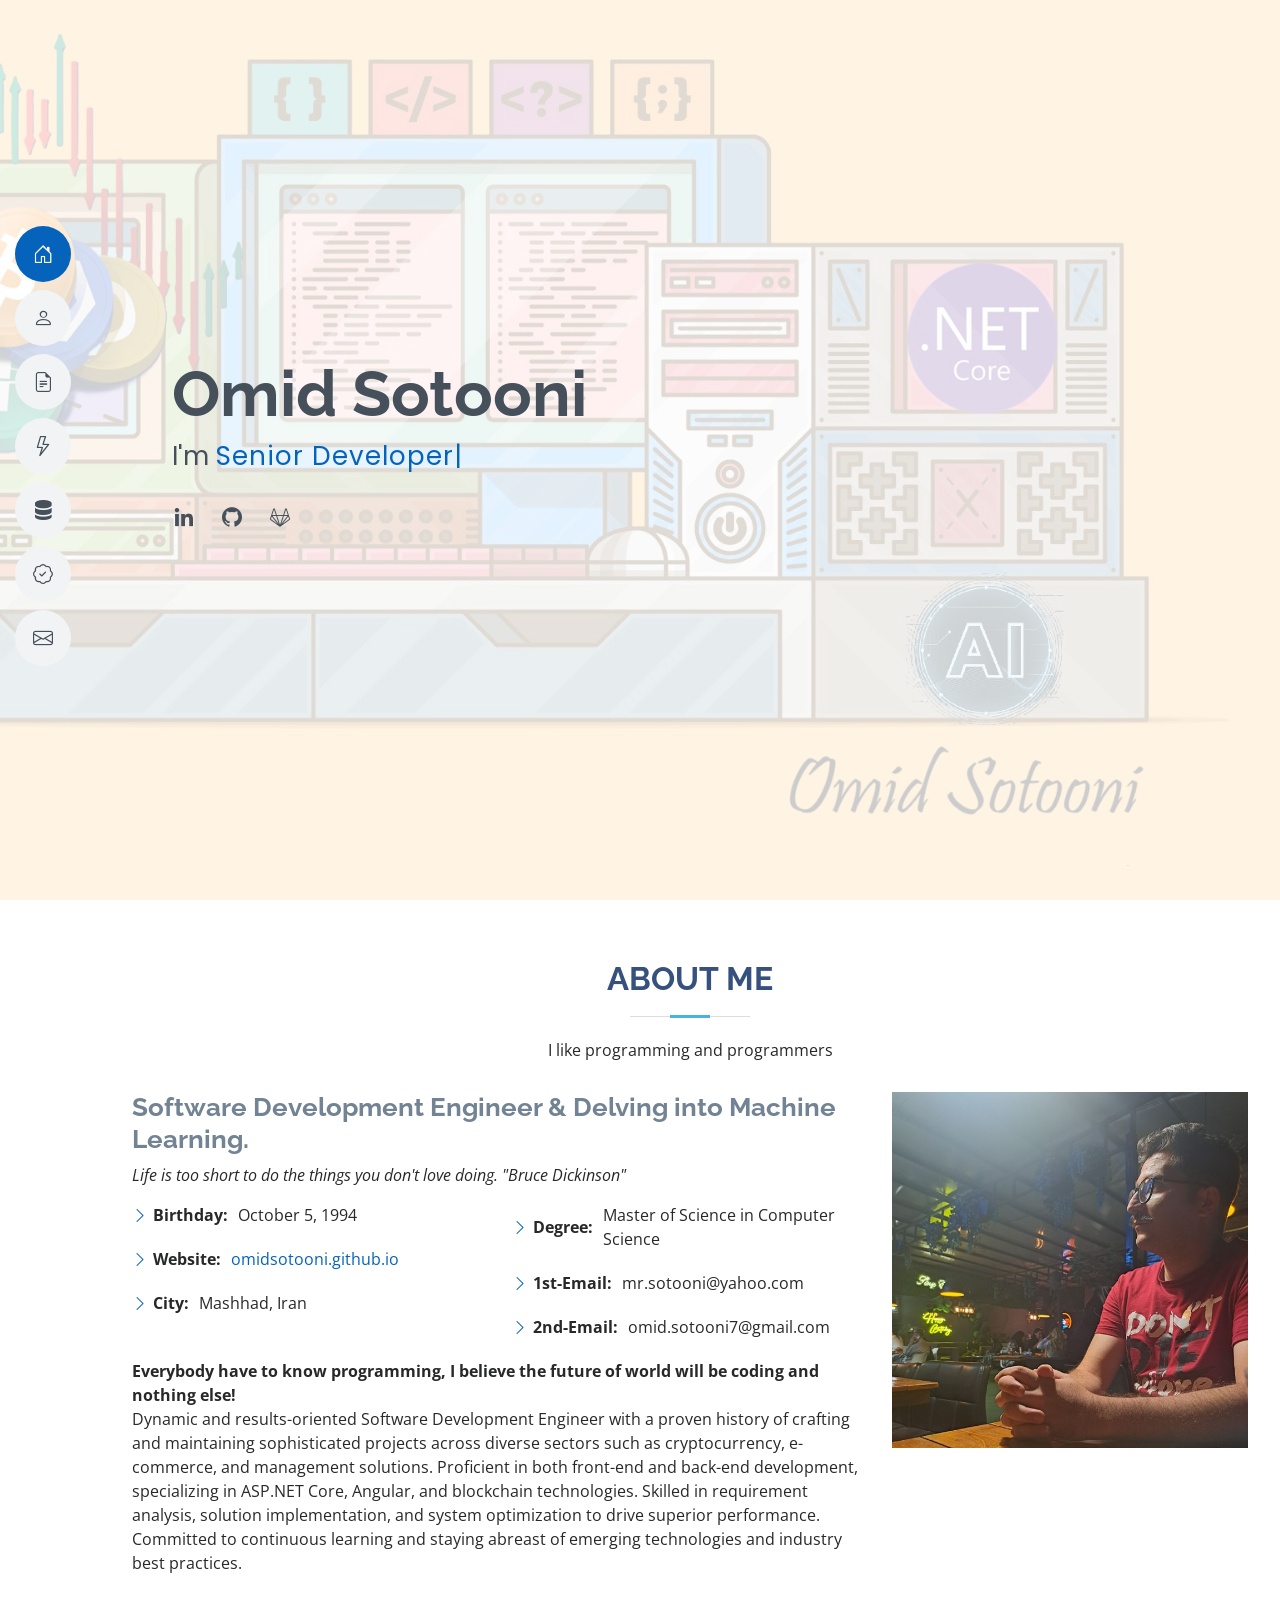
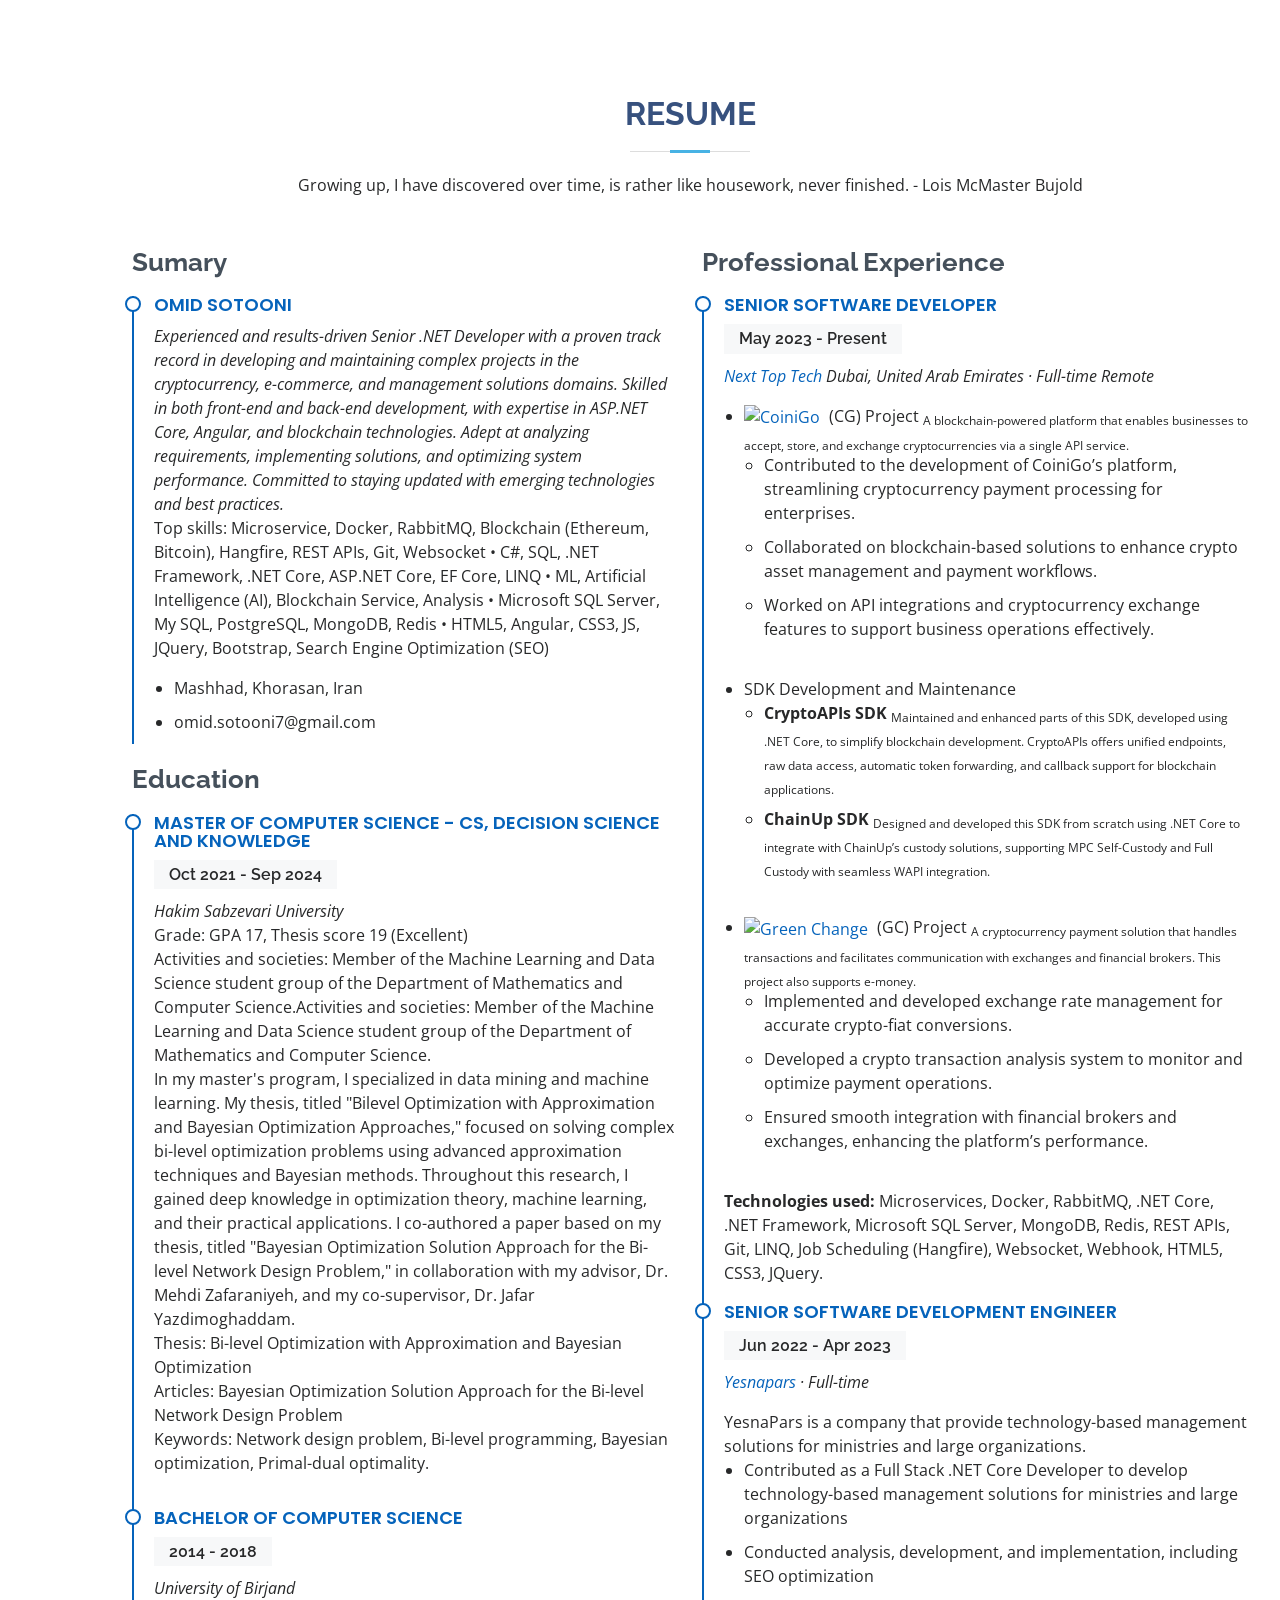
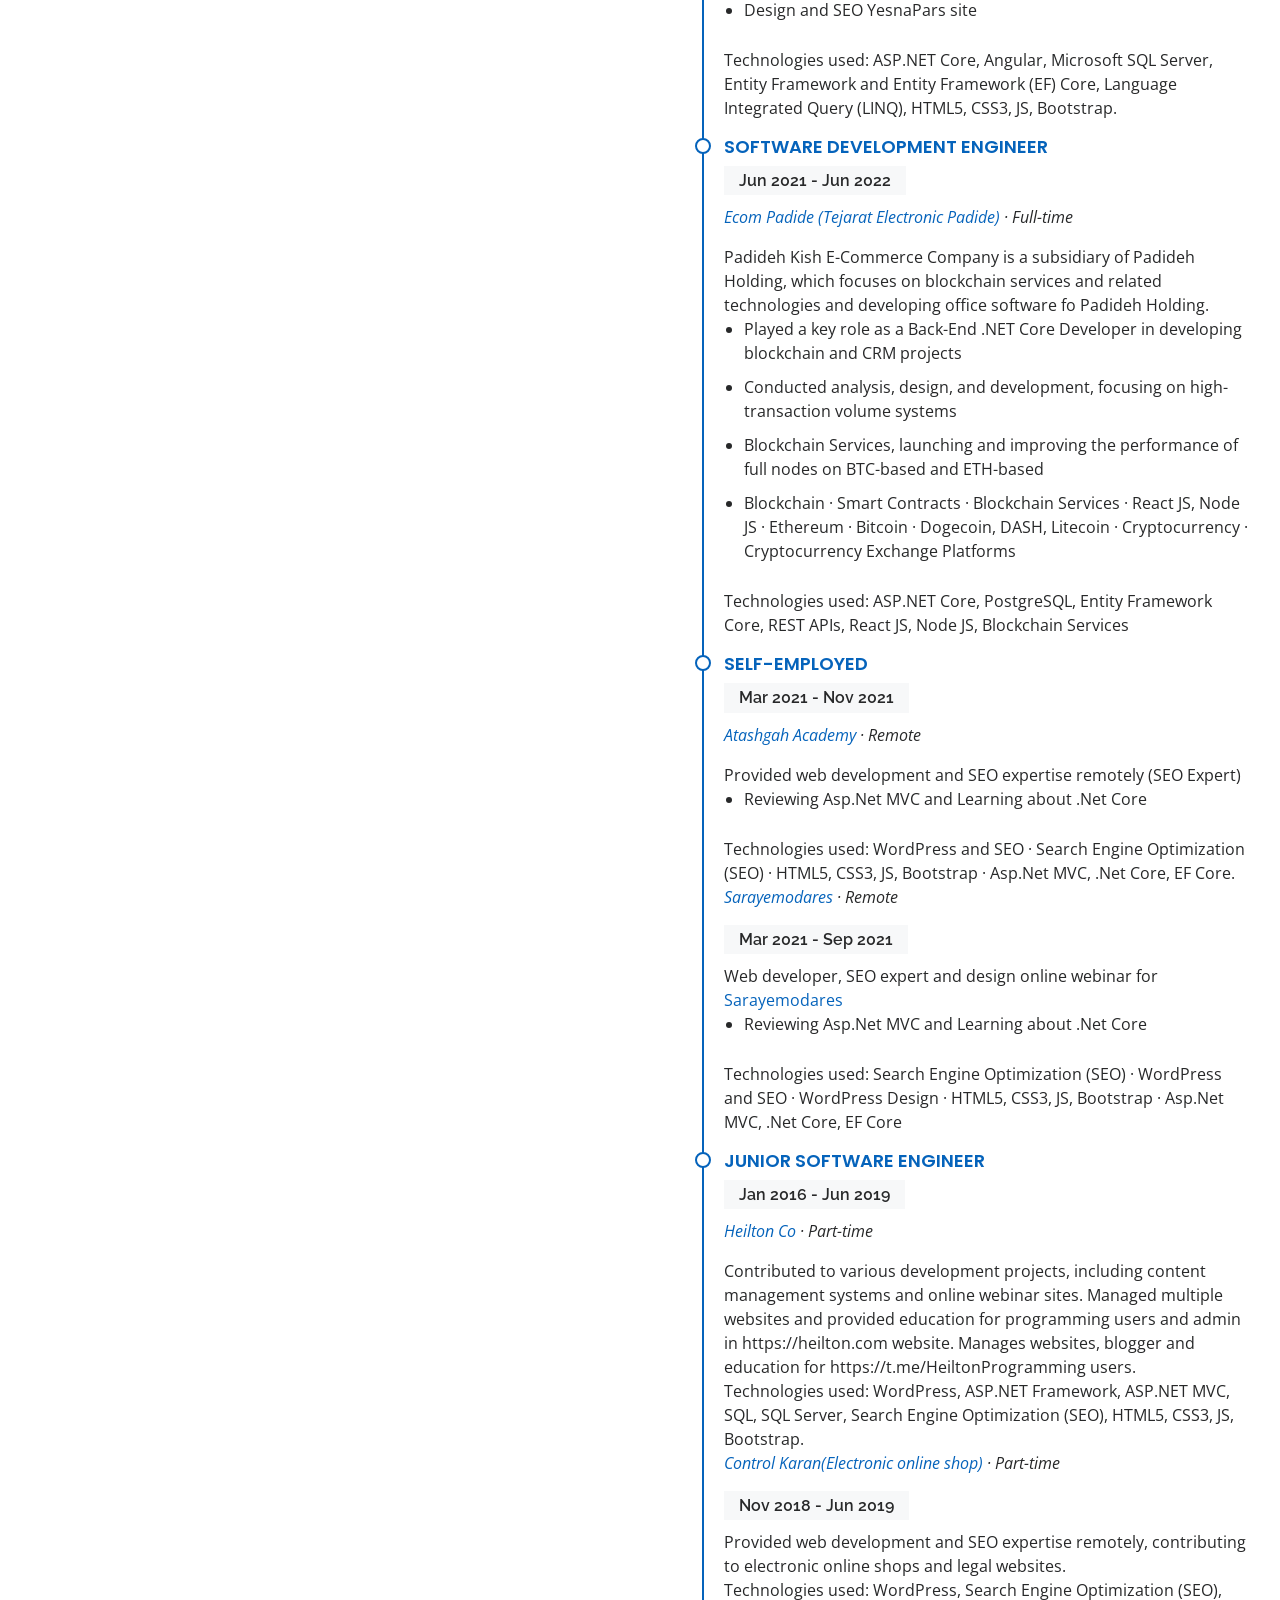
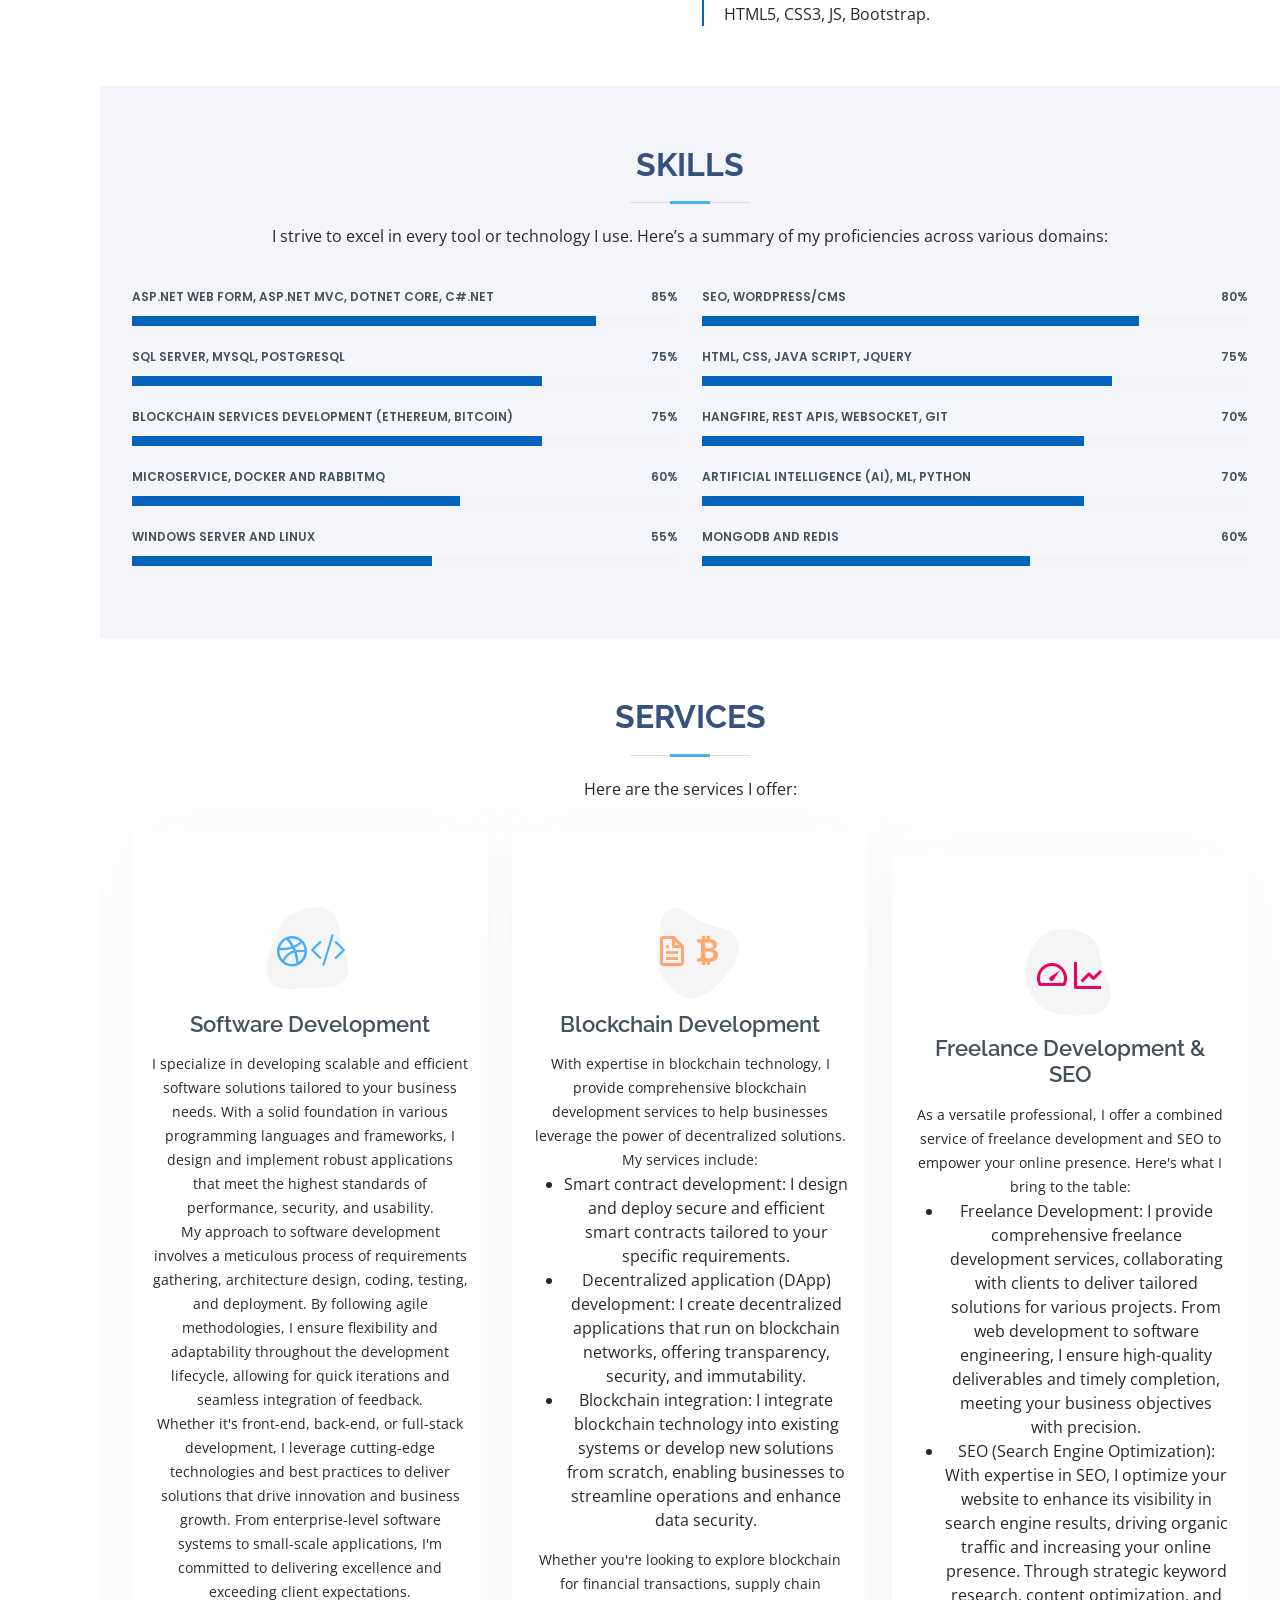
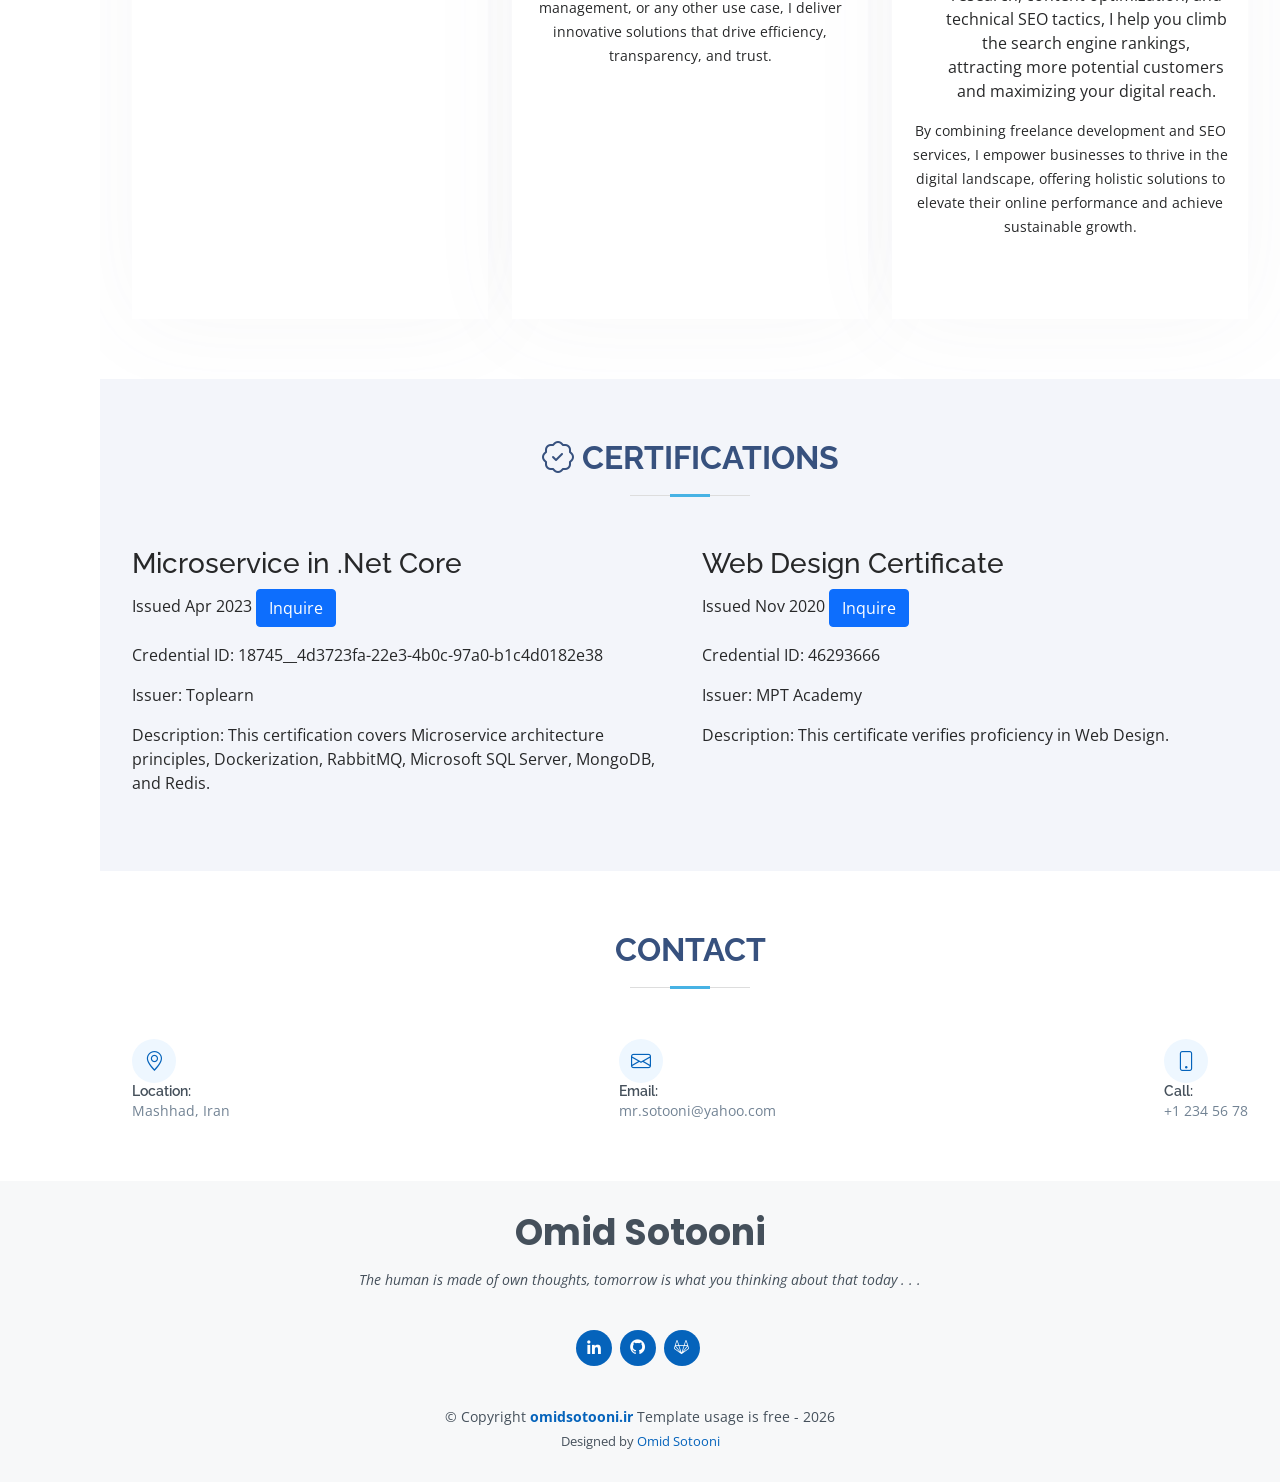
==== commit 4f4d5192: "Merge pull request #3 from omidsotooni/EditPosition Update position and UI" ====
--- a/index.html
+++ b/index.html
@@ -588,7 +588,7 @@
         <a href="https://gitlab.com/sotooni" target="_blank" class="gitlab"><i class="bx bxl-gitlab"></i></a>
       </div>
       <div class="copyright">
-        &copy; Copyright <strong><span>omidsotooni.ir</span></strong>. All Rights Free -
+        &copy; Copyright <strong><span><a href="https://omidsotooni.github.io/">omidsotooni.ir</a></span></strong> Template usage is free -
         <script>document.write(new Date().getFullYear());</script>
       </div>
       <div class="credits">
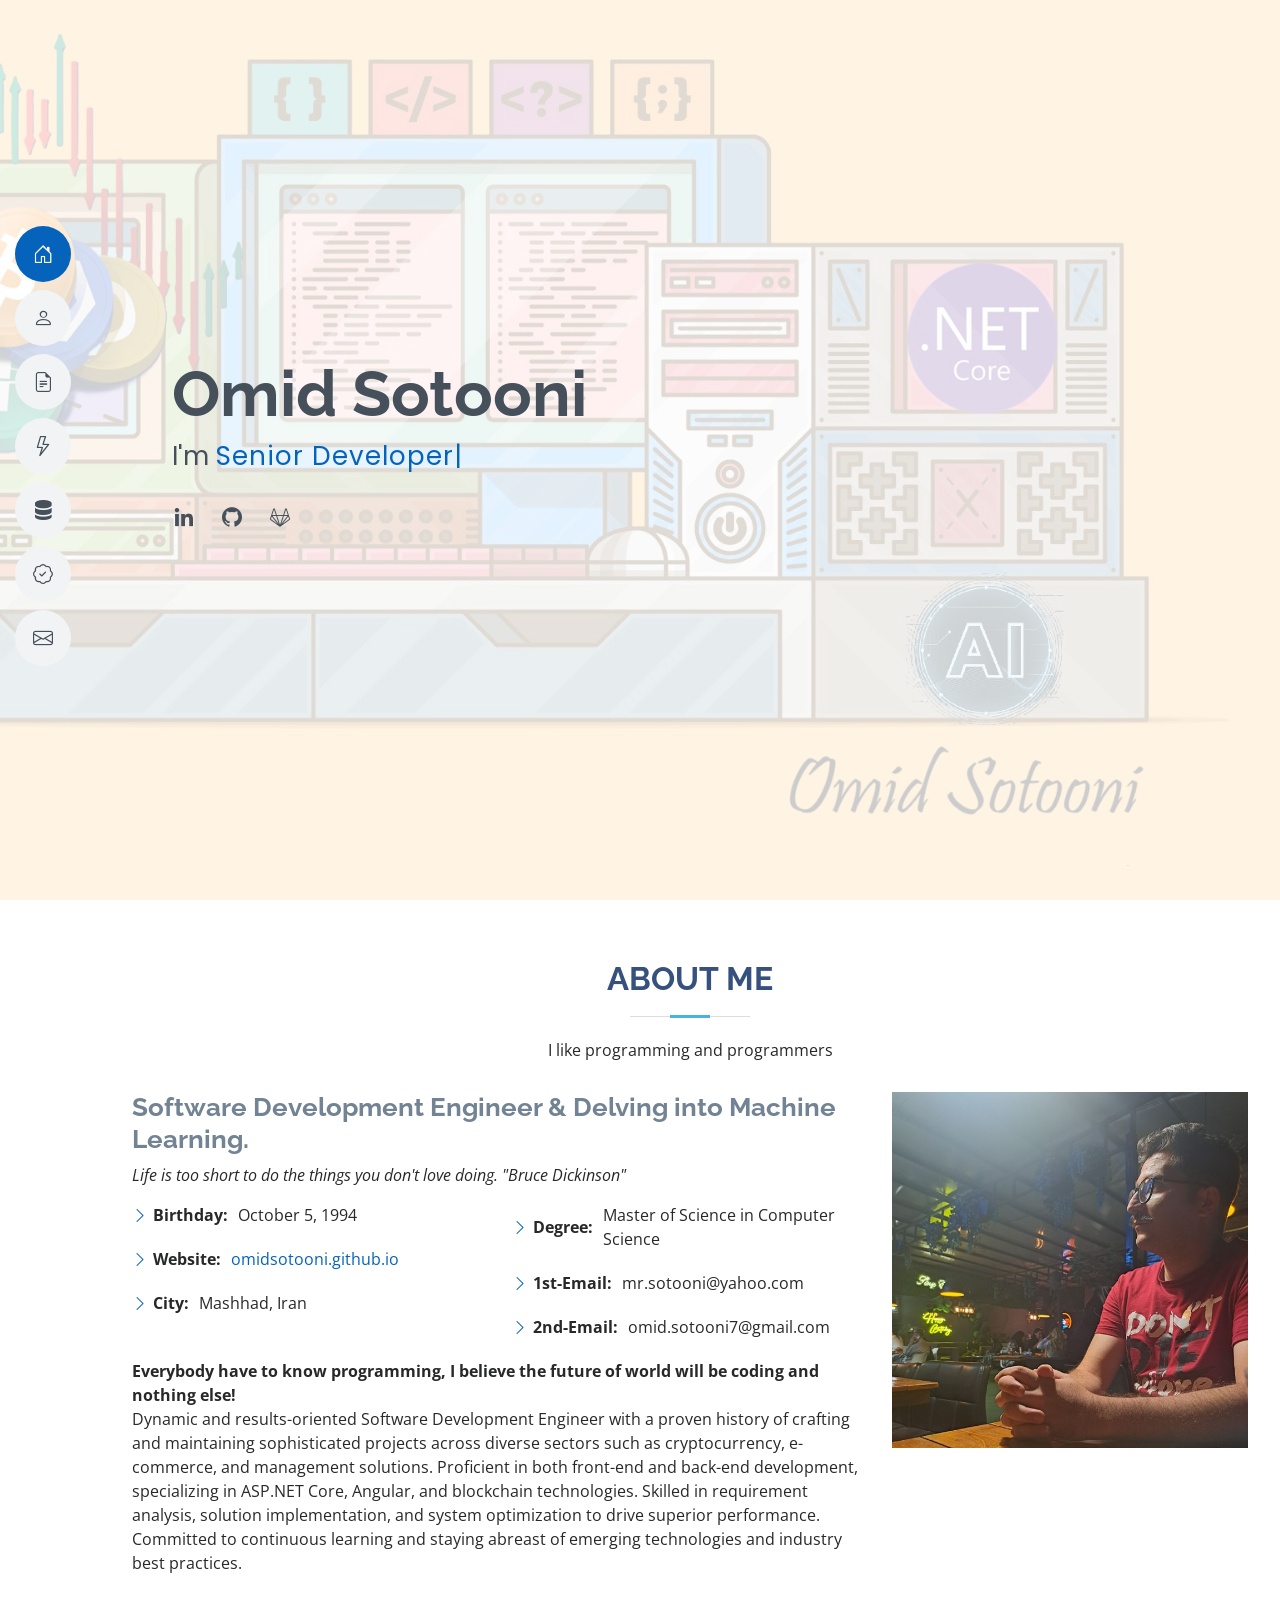
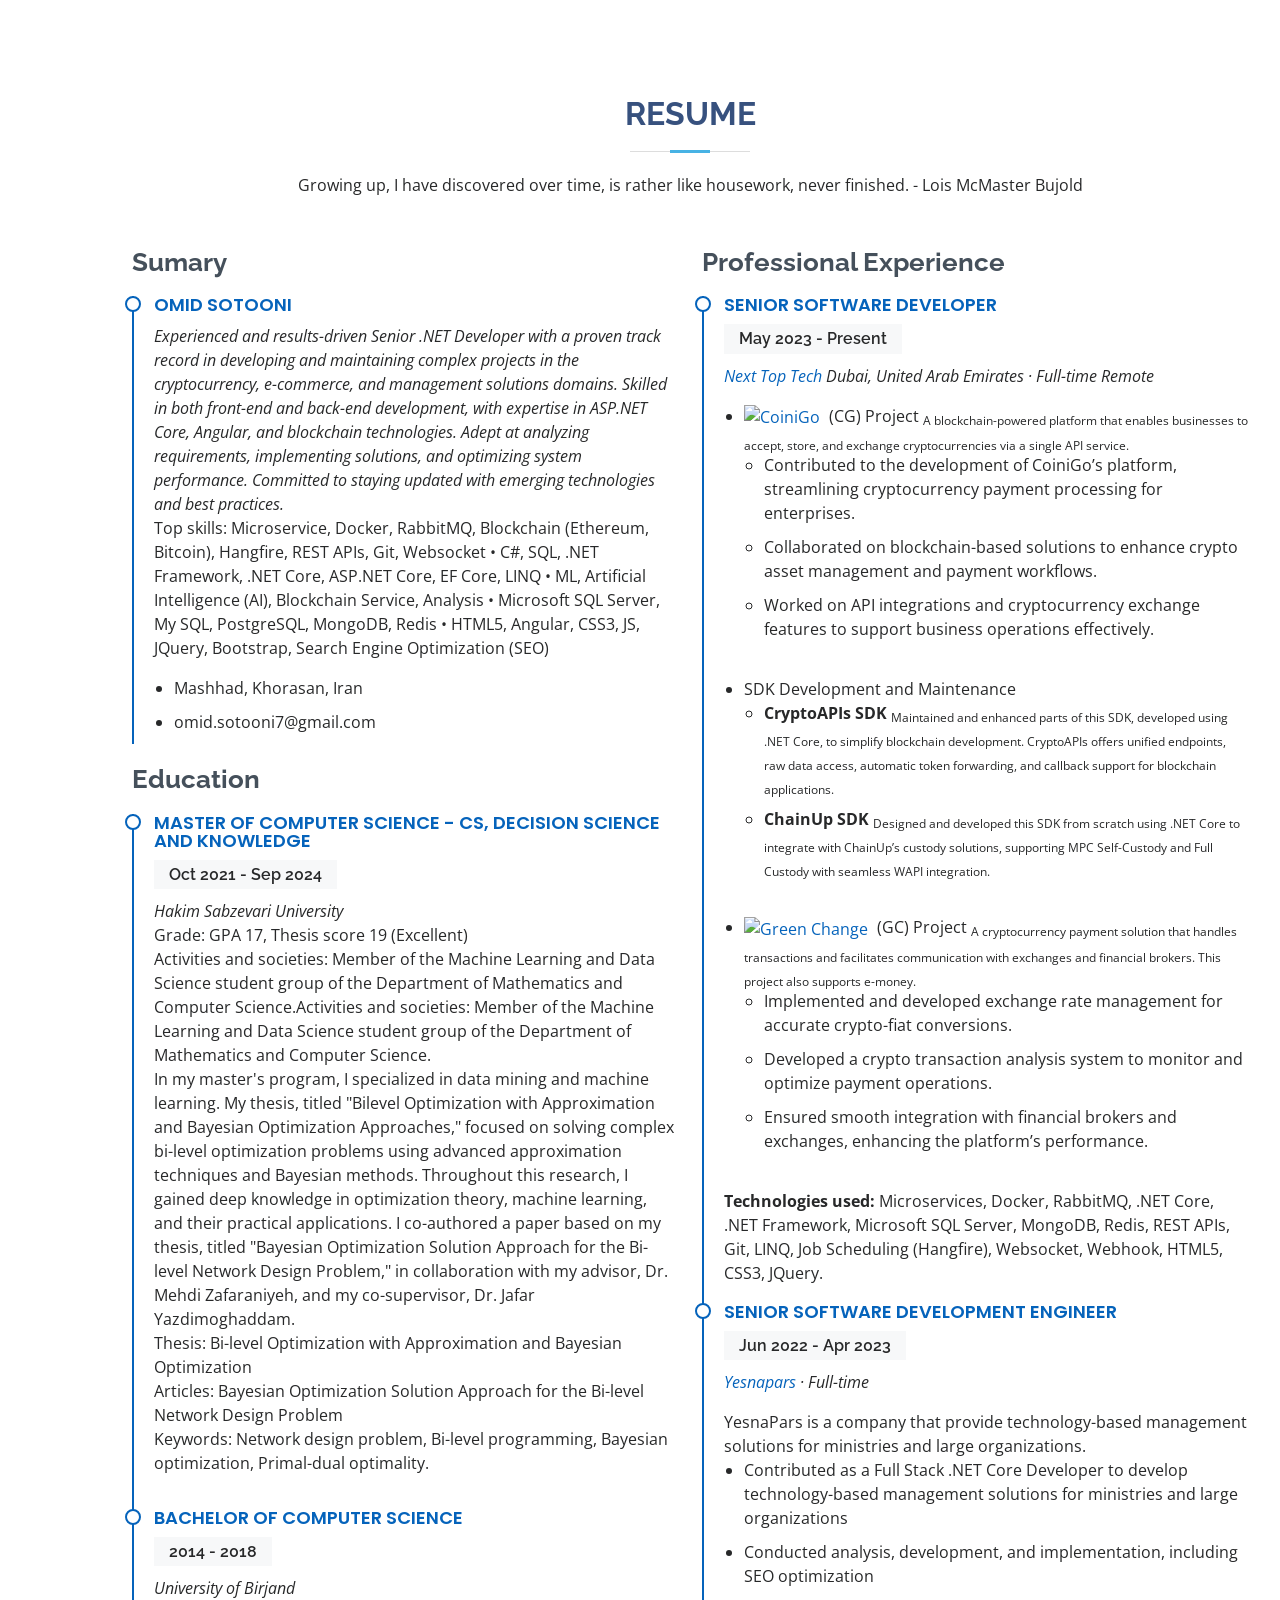
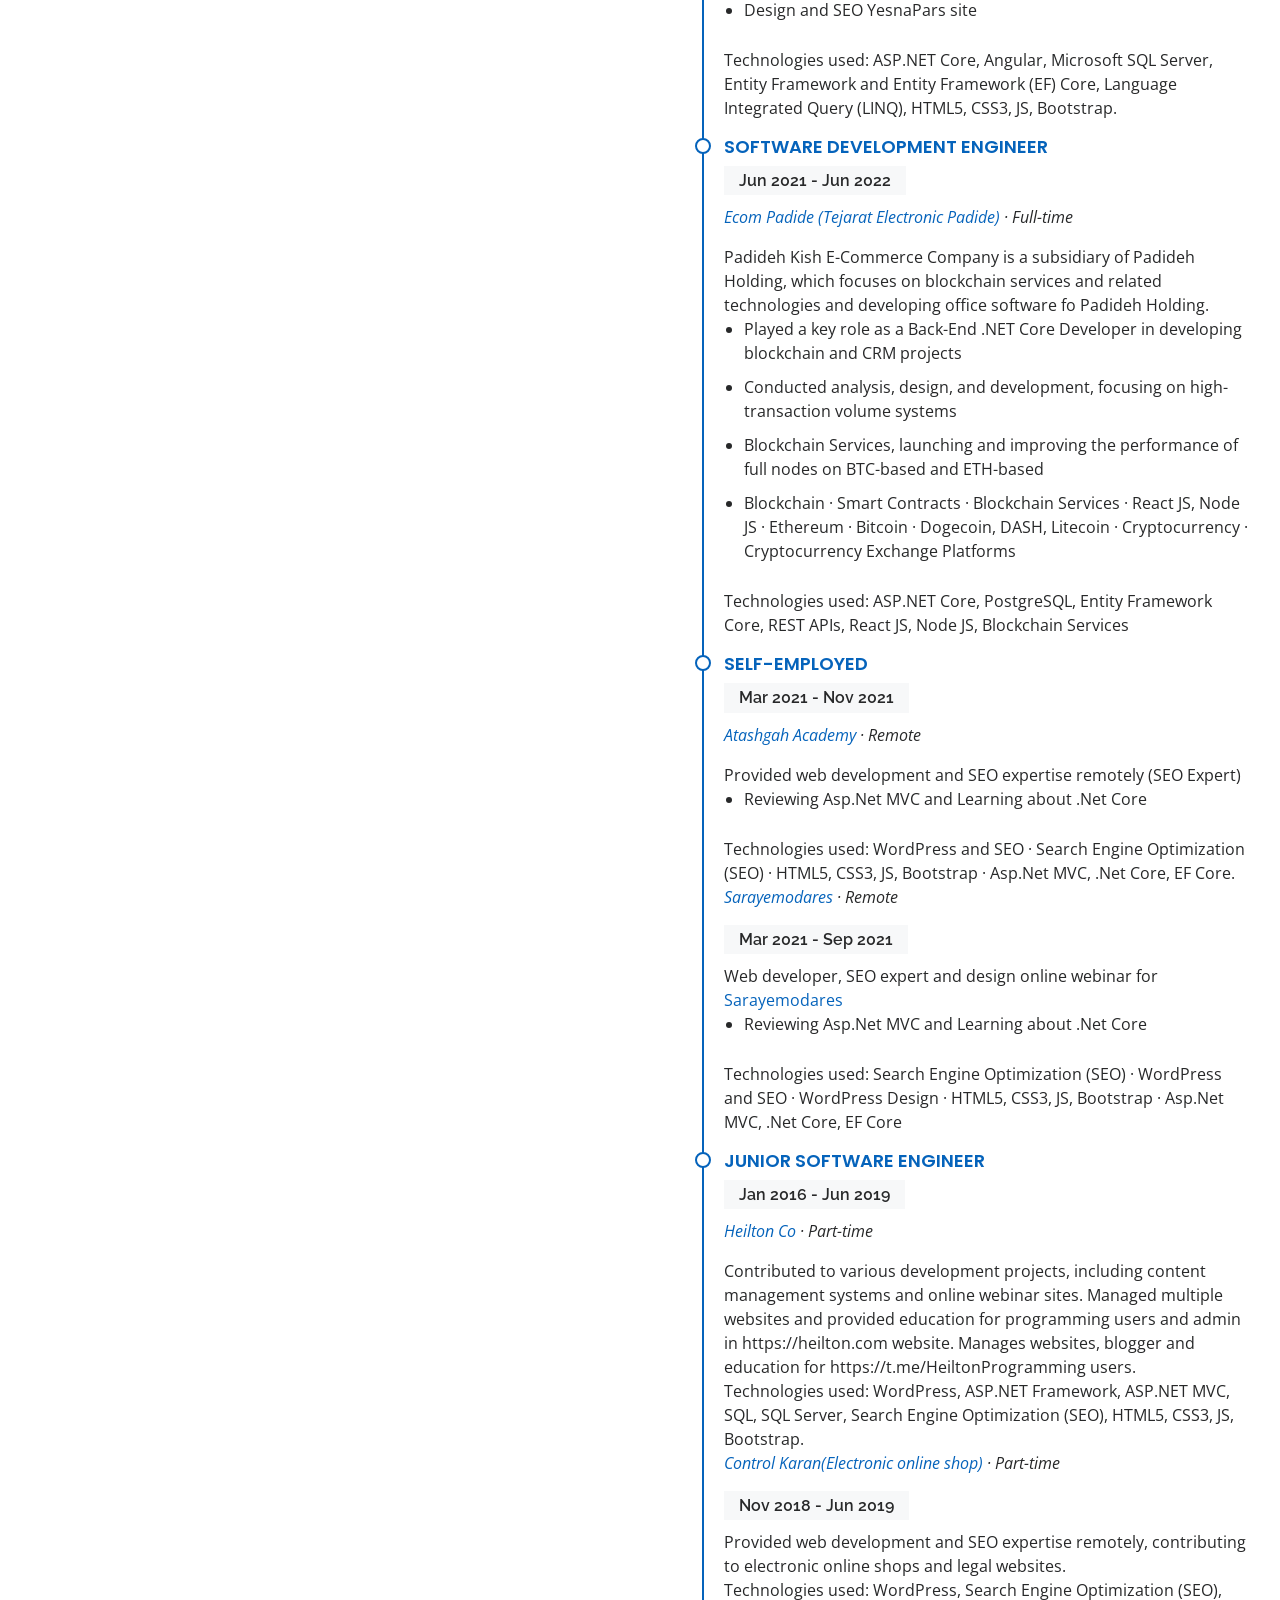
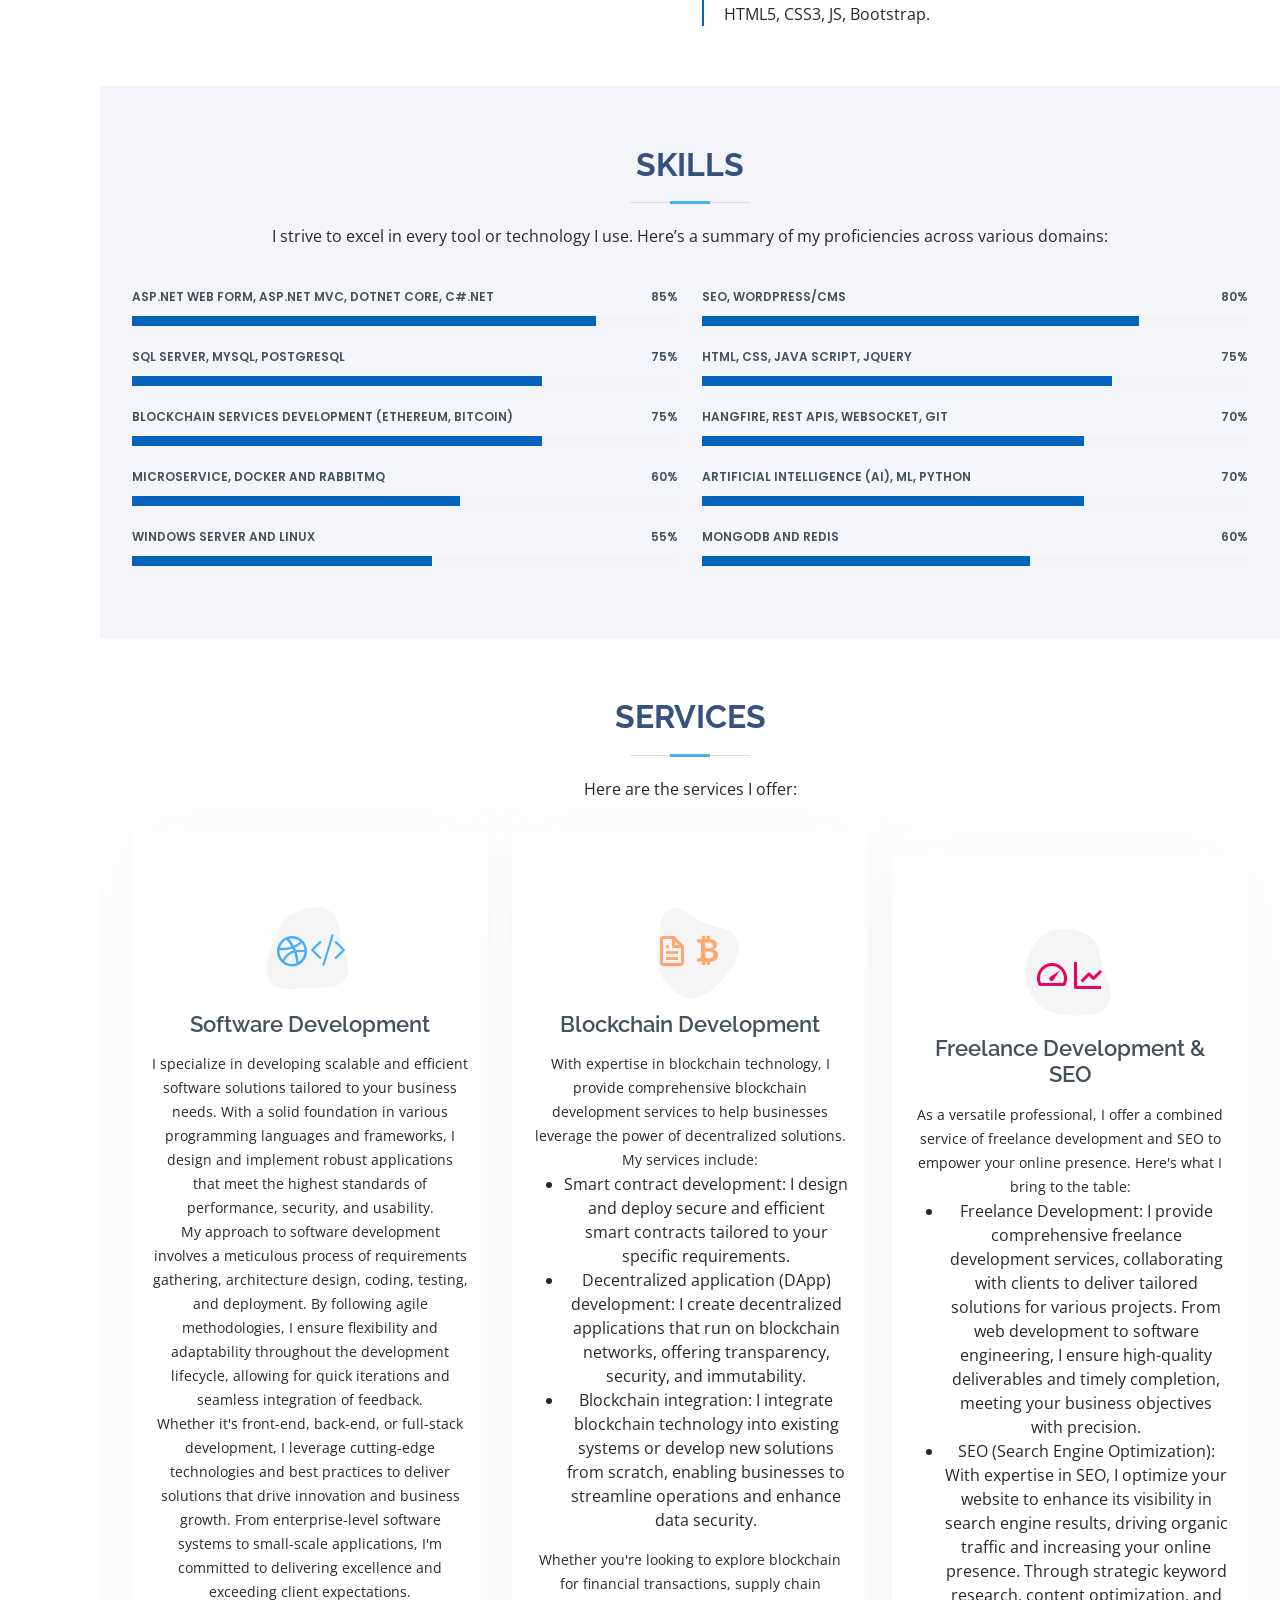
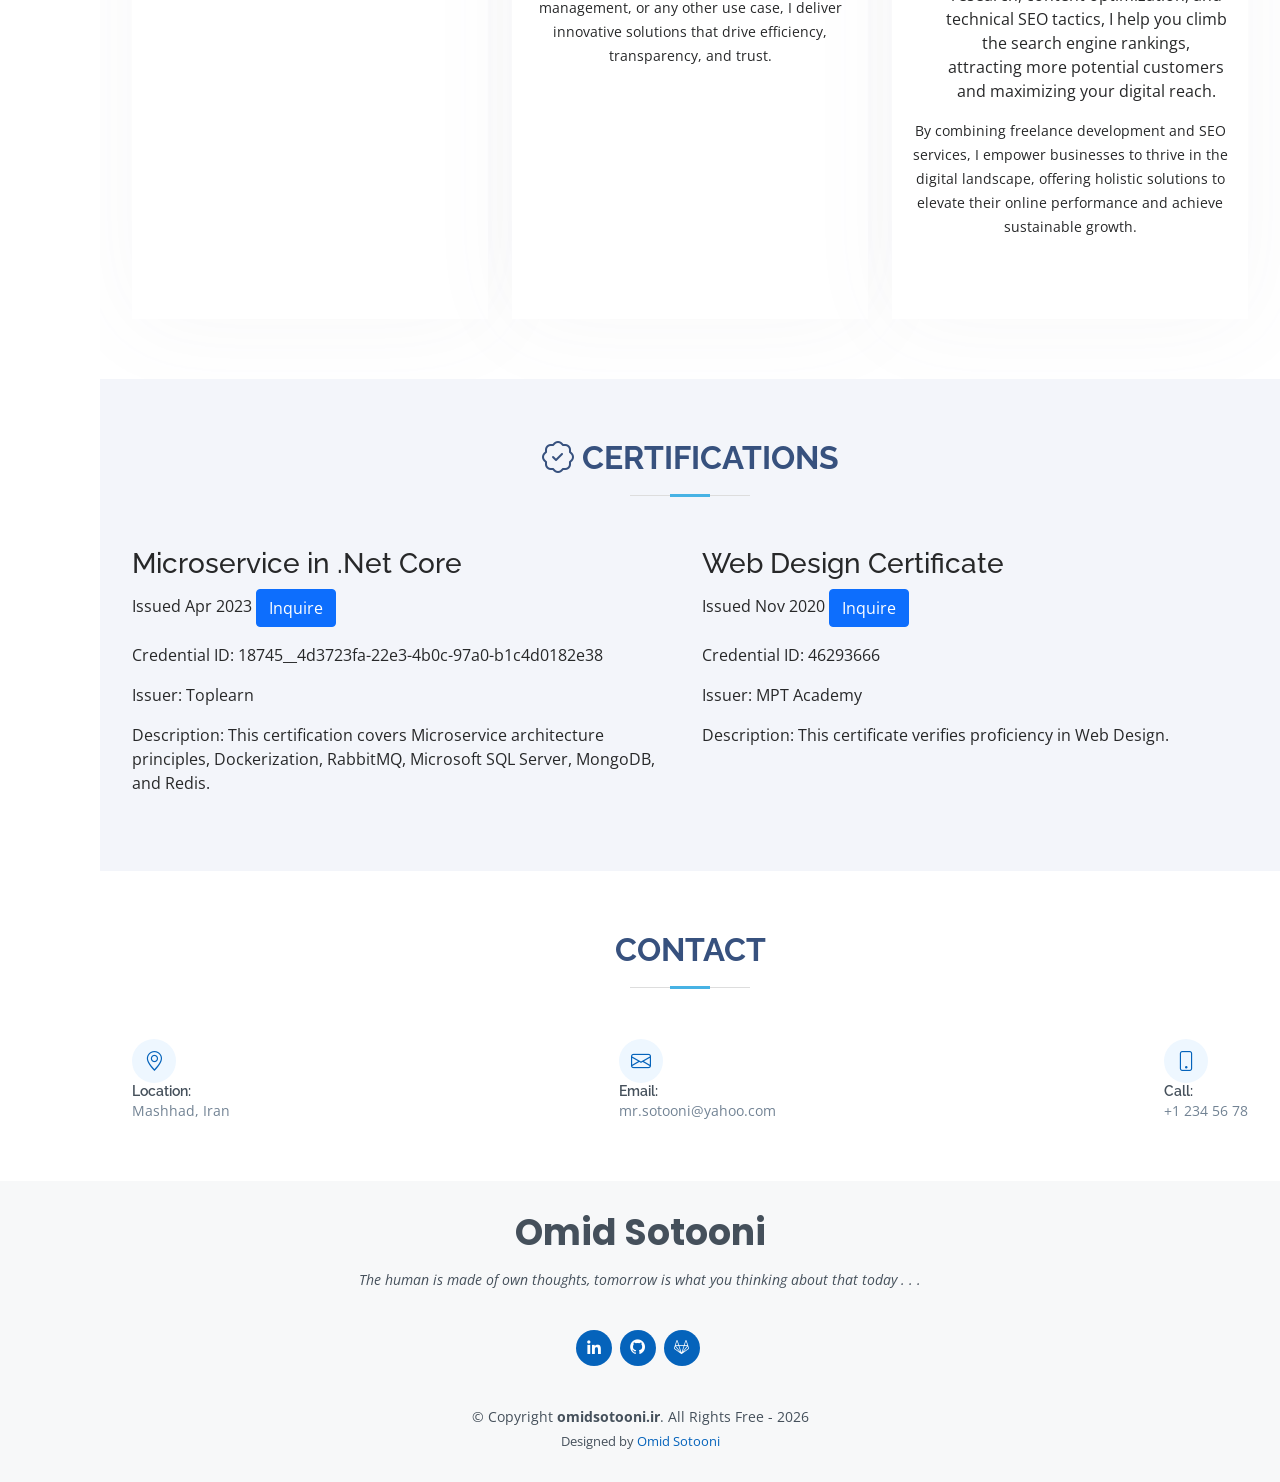
==== commit 5becc7a3: "Merge pull request #3 from omidsotooni/EditPosition Update position and UI" ====
--- a/index.html
+++ b/index.html
@@ -588,7 +588,7 @@
         <a href="https://gitlab.com/sotooni" target="_blank" class="gitlab"><i class="bx bxl-gitlab"></i></a>
       </div>
       <div class="copyright">
-        &copy; Copyright <strong><span><a href="https://omidsotooni.github.io/">omidsotooni.ir</a></span></strong> Template usage is free -
+        &copy; Copyright <strong><span>omidsotooni.ir</span></strong>. All Rights Free -
         <script>document.write(new Date().getFullYear());</script>
       </div>
       <div class="credits">
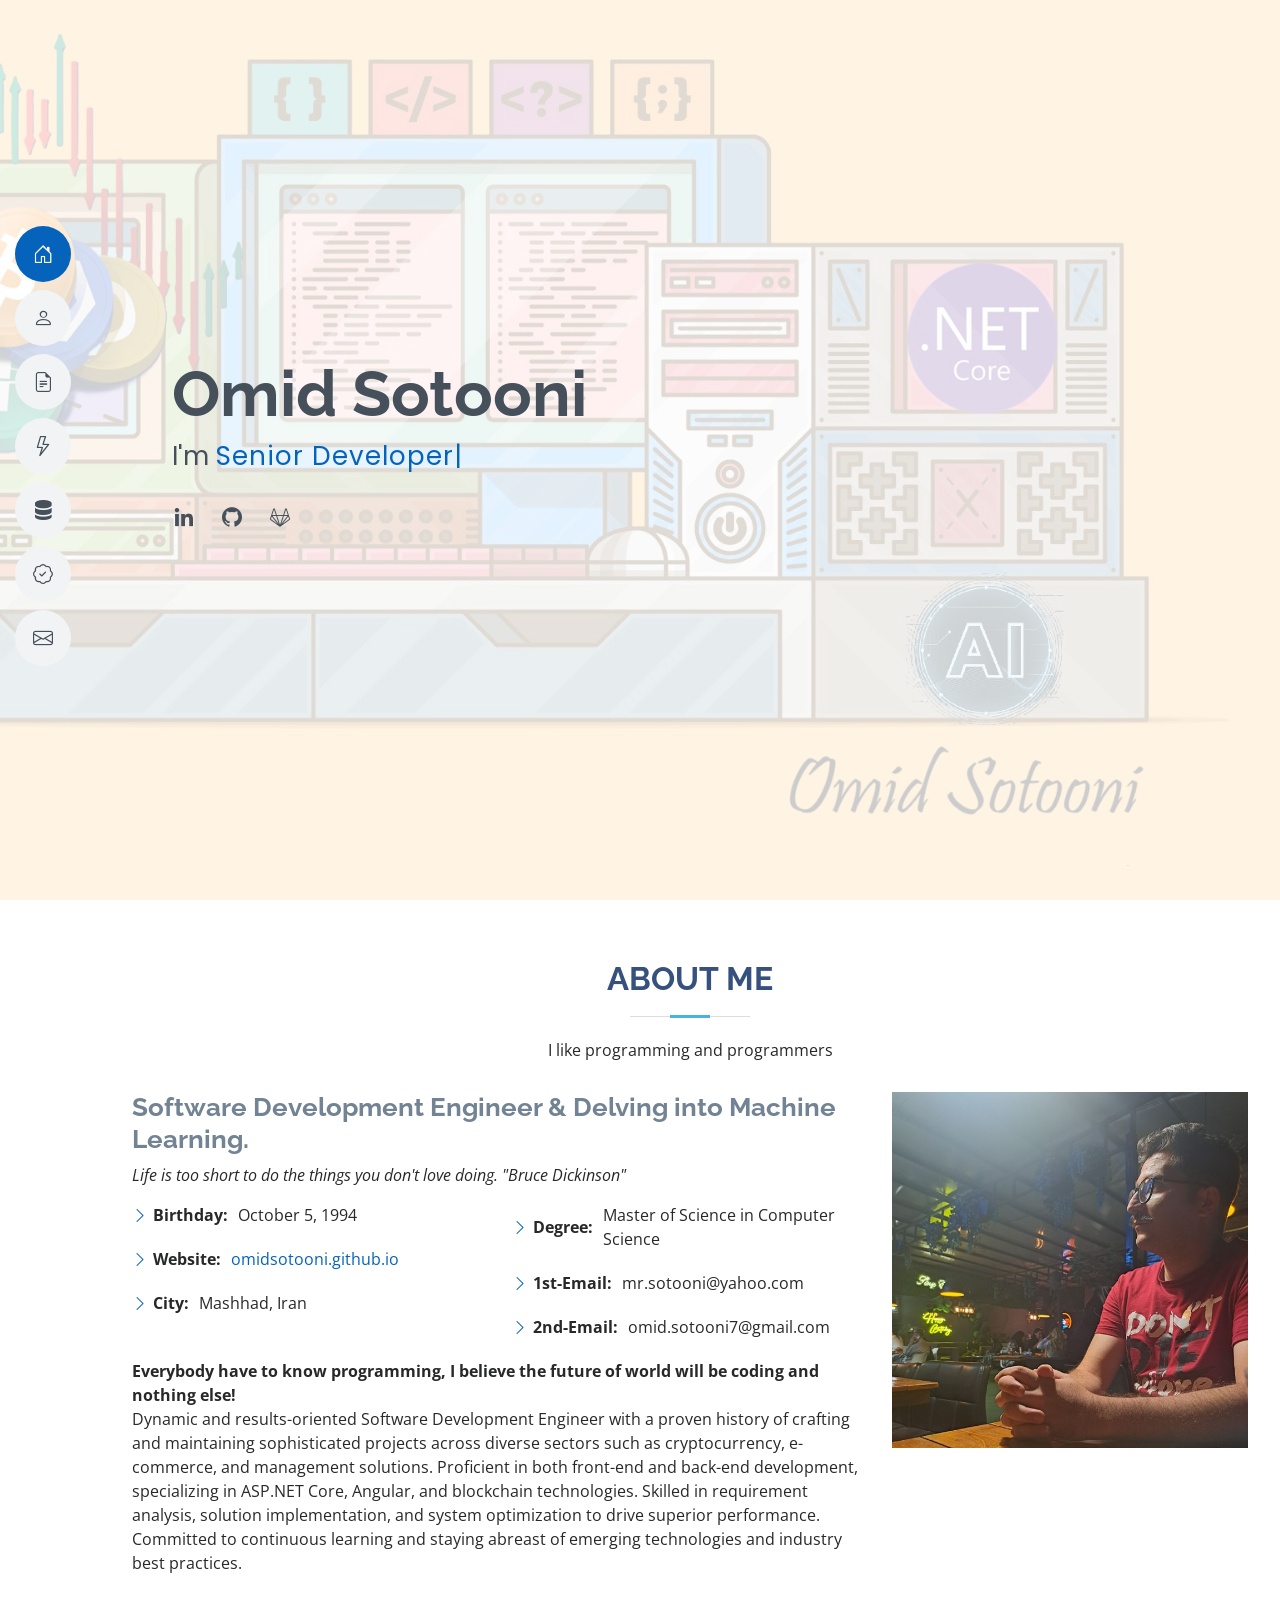
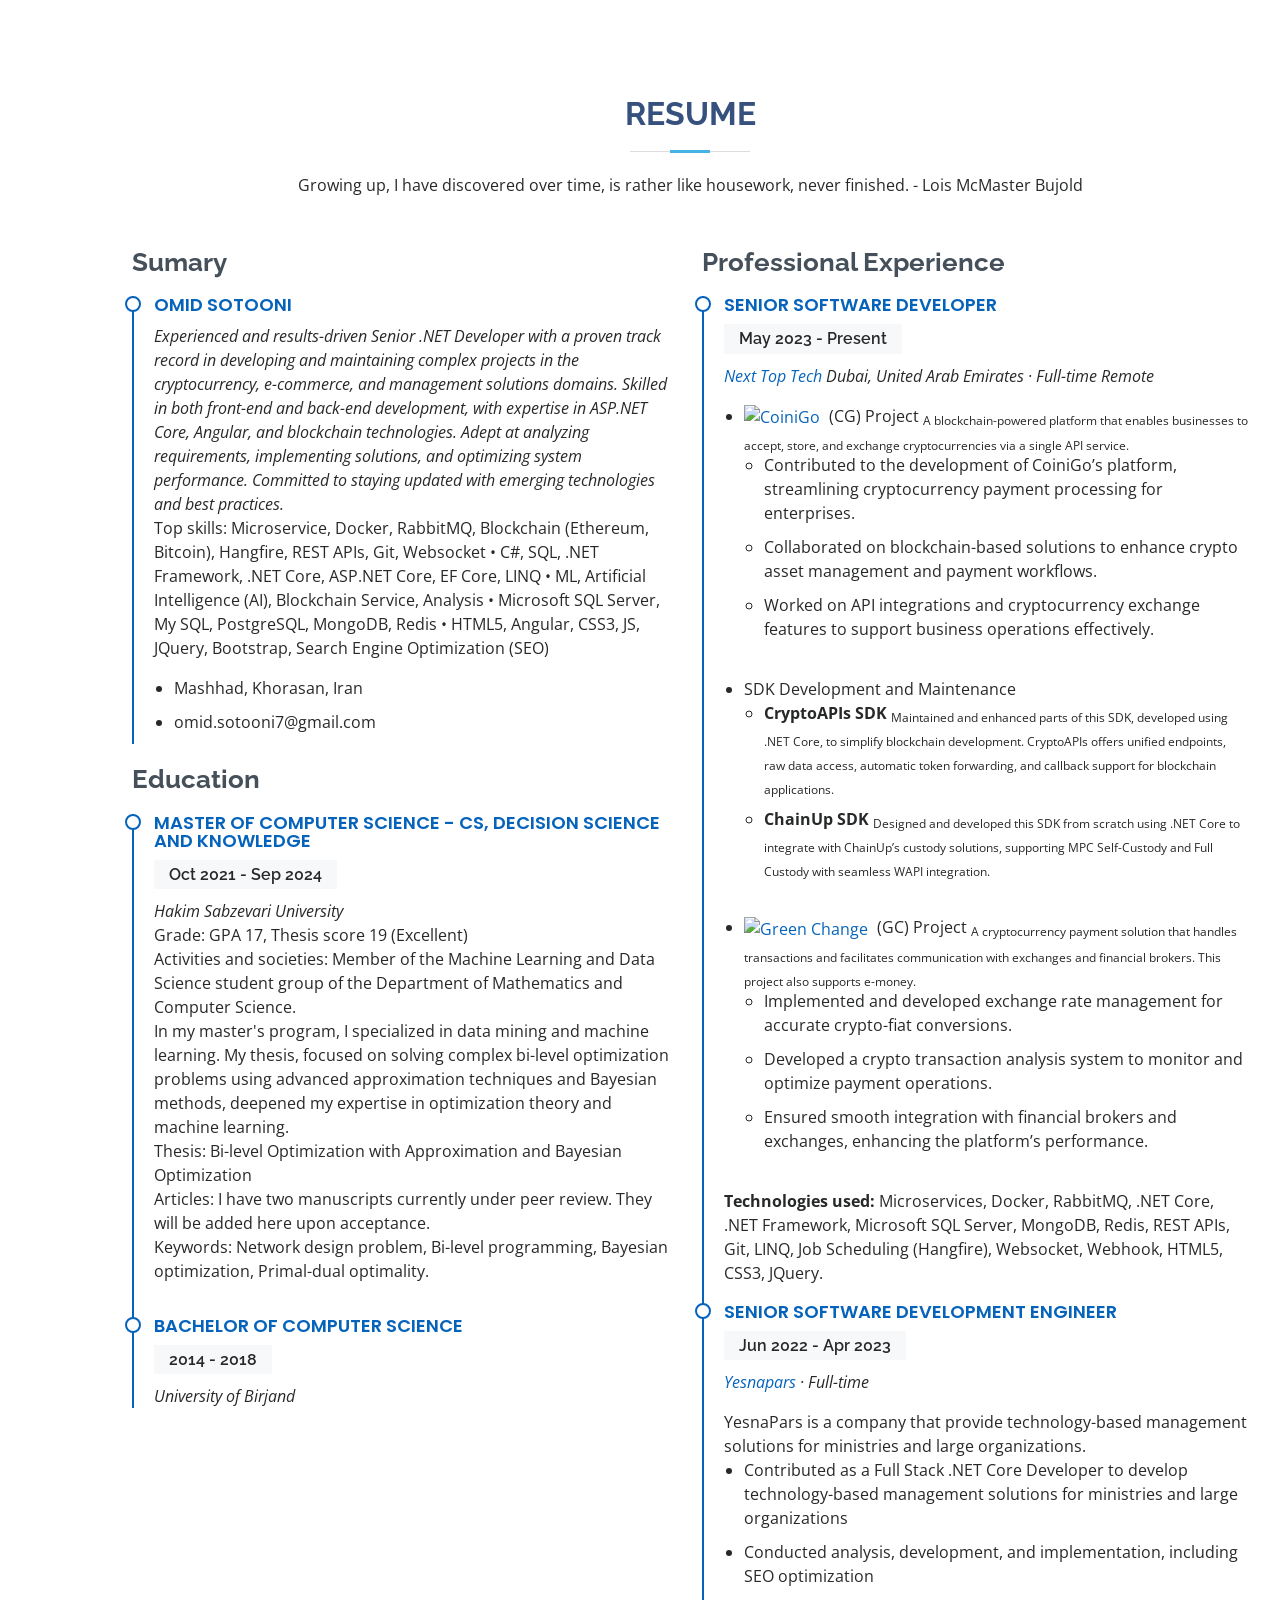
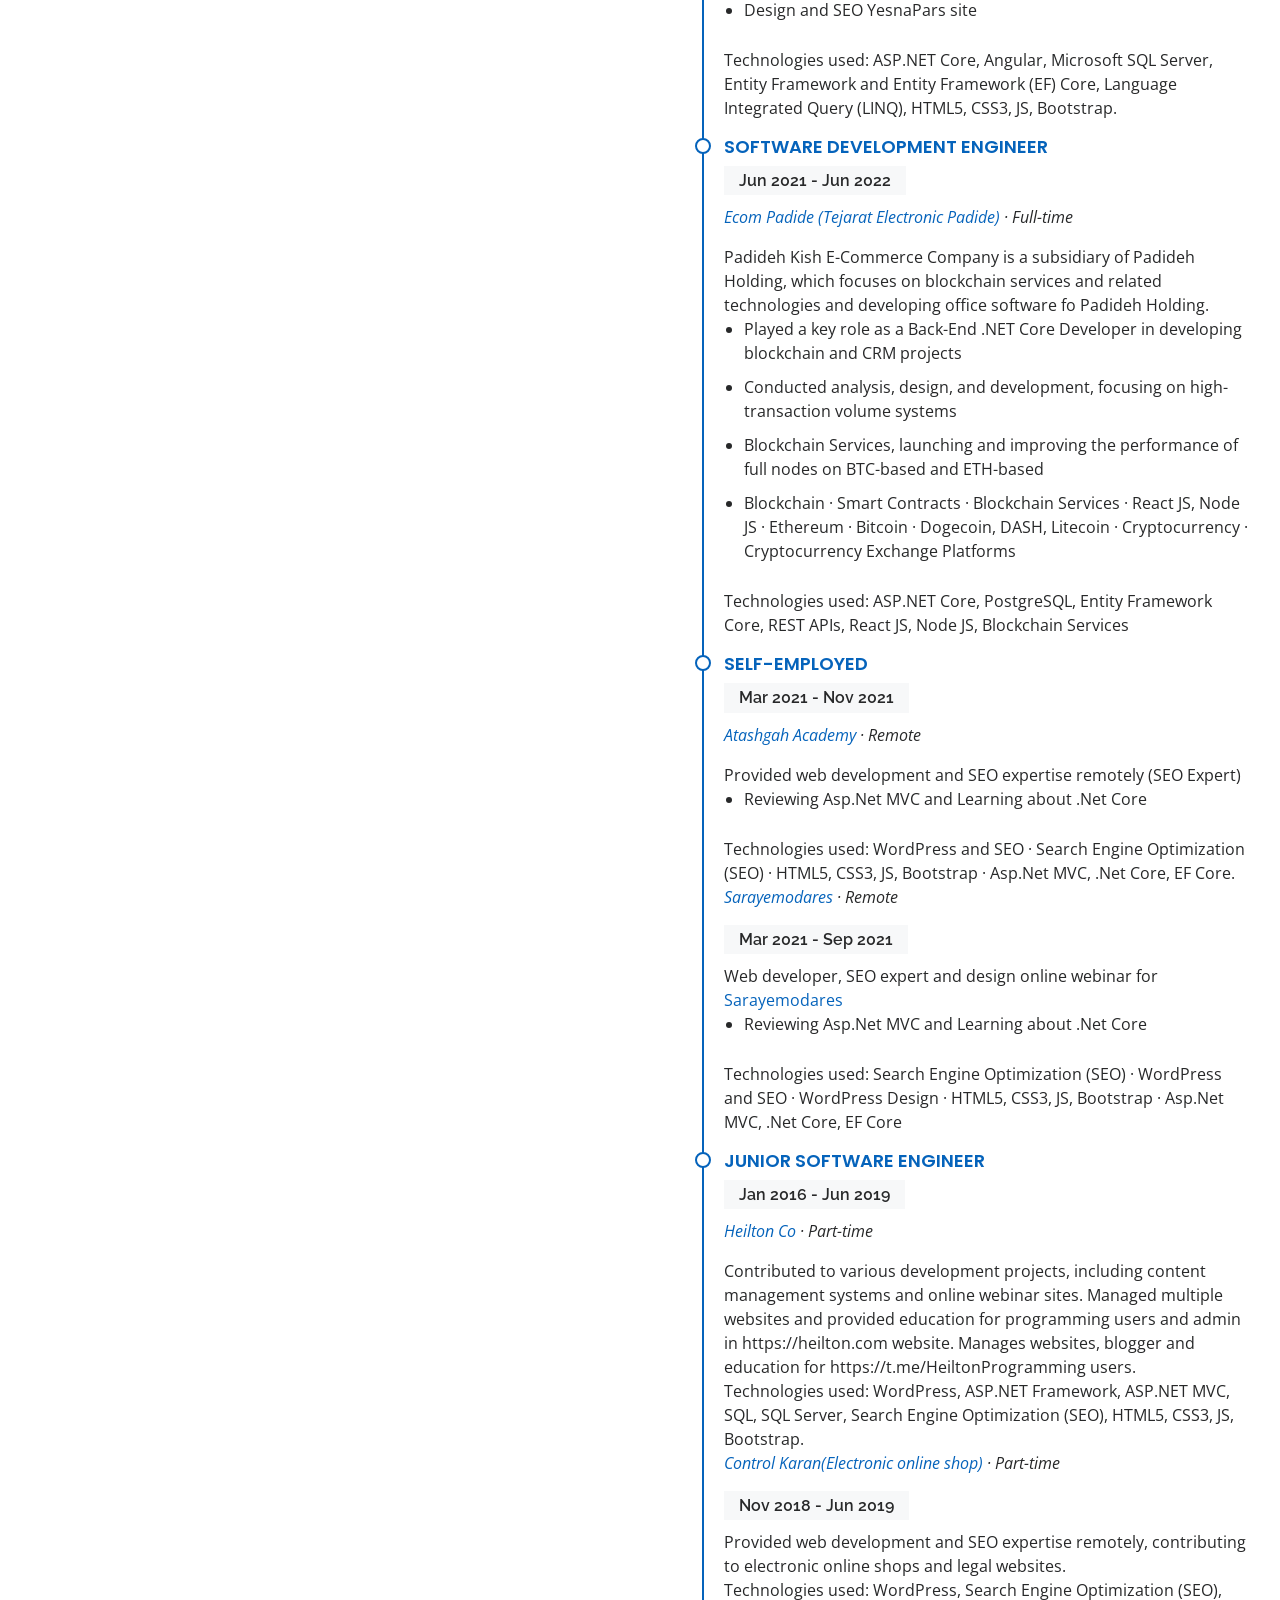
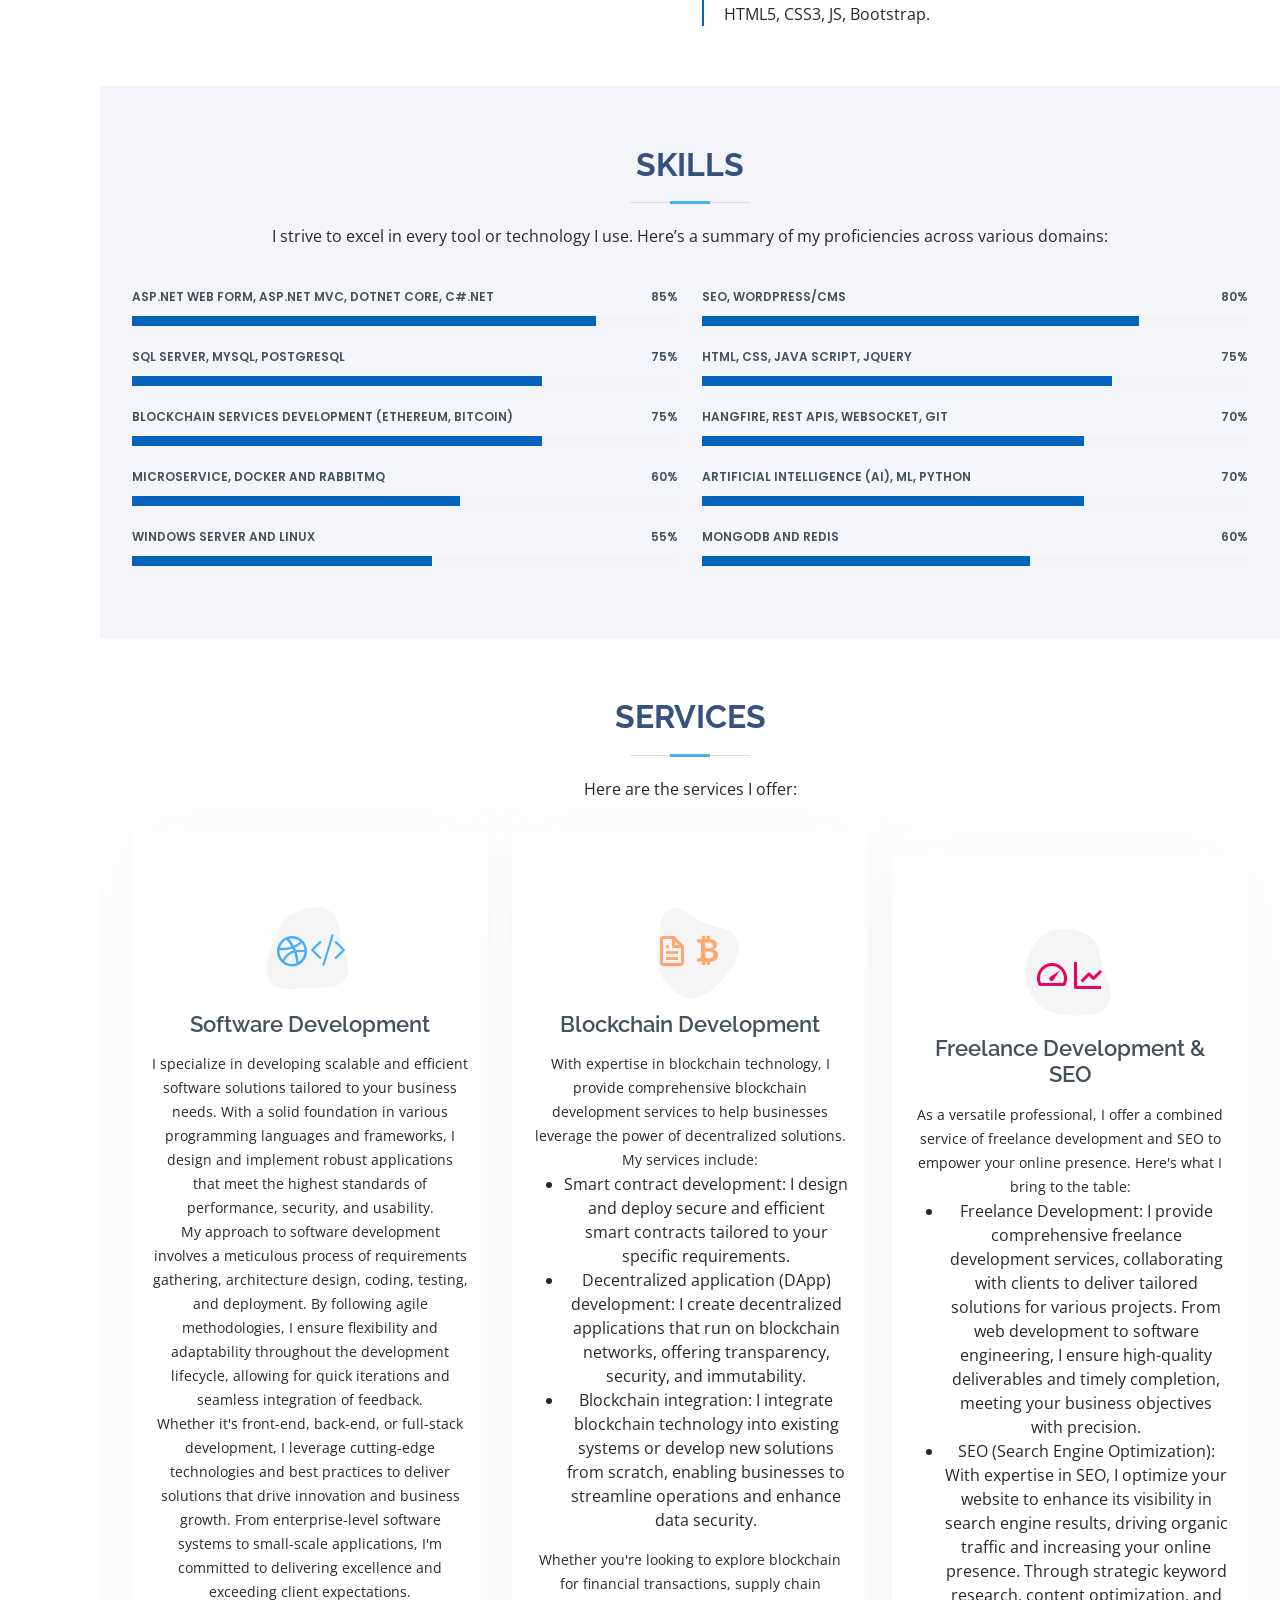
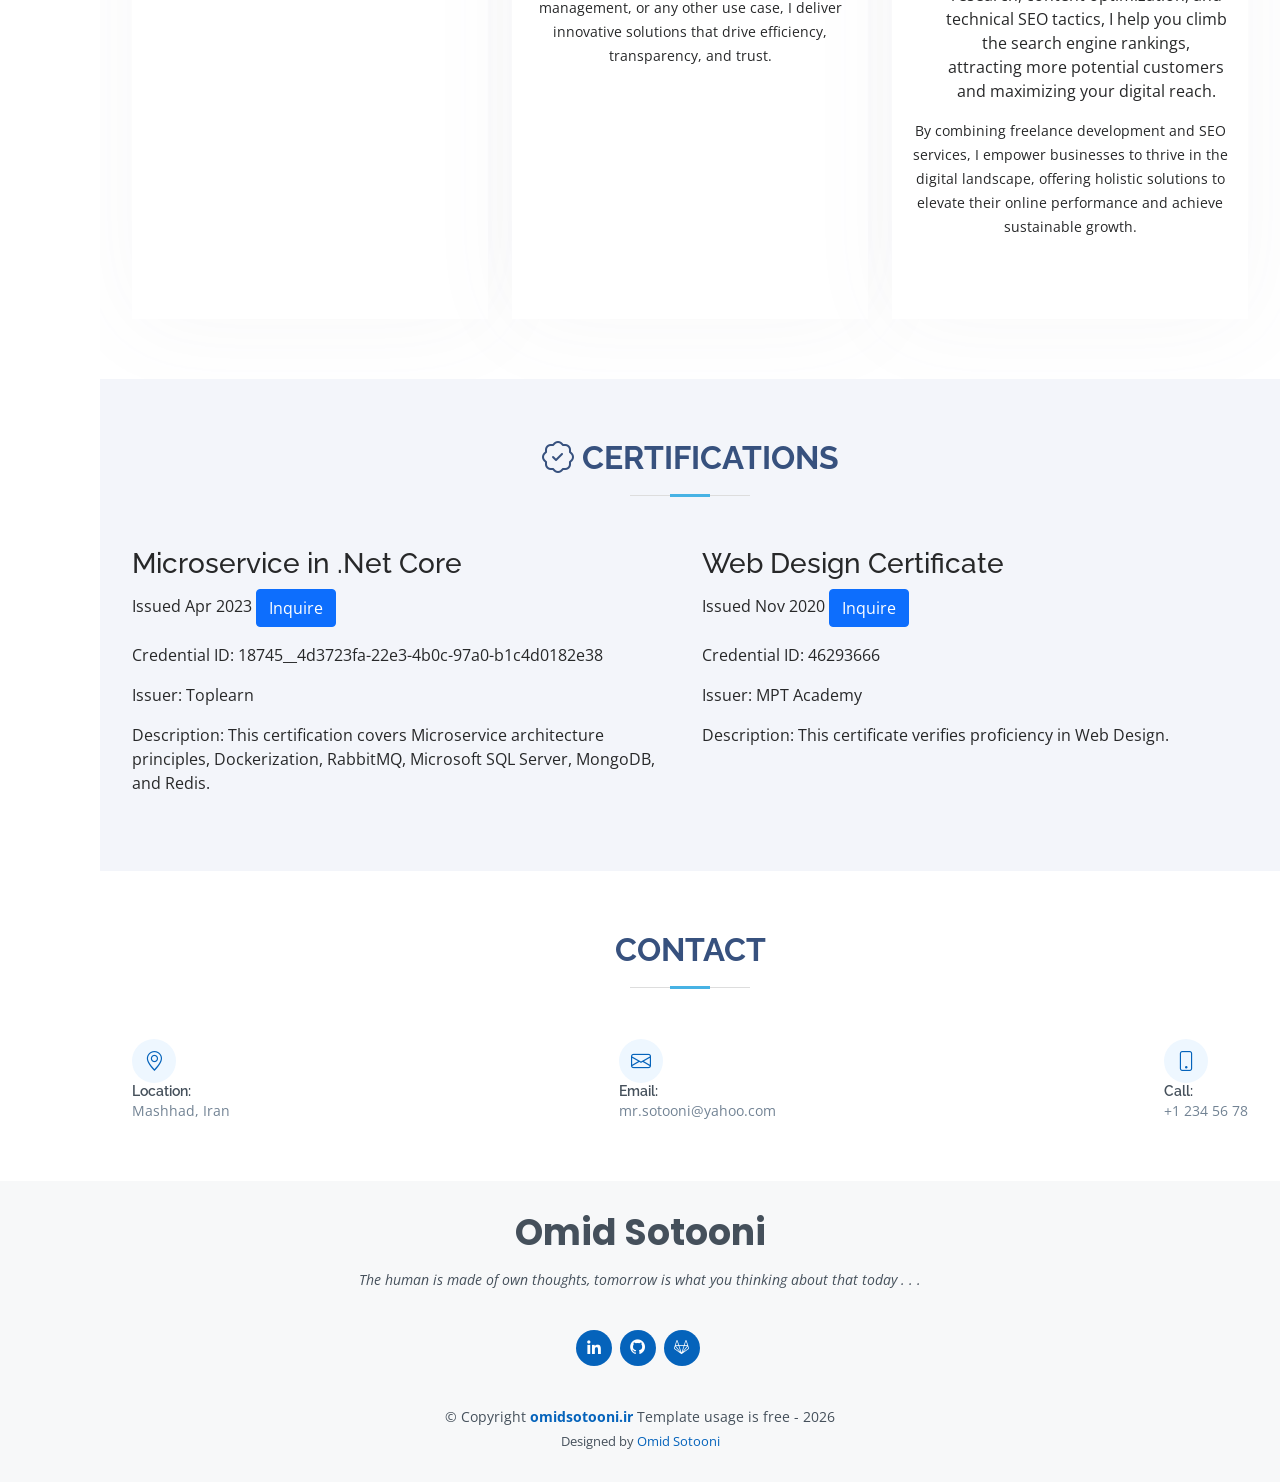
==== commit 4df8b186: "update index.html" ====
--- a/index.html
+++ b/index.html
@@ -161,7 +161,7 @@
                 <li>omid.sotooni7@gmail.com</li>
               </ul>
             </div>
-
+            
             <h3 class="resume-title">Education</h3>
             <div class="resume-item">
               <h4>Master of Computer Science - CS, Decision Science and Knowledge</h4>
@@ -170,17 +170,17 @@
                 <br/>
                 Grade: GPA 17, Thesis score 19 (Excellent)
                 <br/>
-                Activities and societies: Member of the Machine Learning and Data Science student group of the Department of Mathematics and Computer Science.Activities and societies: Member of the Machine Learning and Data Science student group of the Department of Mathematics and Computer Science.
+                Activities and societies: Member of the Machine Learning and Data Science student group of the Department of Mathematics and Computer Science.
                 <br/>
-                In my master's program, I specialized in data mining and machine learning. My thesis, titled "Bilevel Optimization with Approximation and Bayesian Optimization Approaches," focused on solving complex bi-level optimization problems using advanced approximation techniques and Bayesian methods. Throughout this research, I gained deep knowledge in optimization theory, machine learning, and their practical applications. I co-authored a paper based on my thesis, titled "Bayesian Optimization Solution Approach for the Bi-level Network Design Problem," in collaboration with my advisor, Dr. Mehdi Zafaraniyeh, and my co-supervisor, Dr. Jafar Yazdimoghaddam.
+                In my master's program, I specialized in data mining and machine learning. My thesis, focused on solving complex bi-level optimization problems using advanced approximation techniques and Bayesian methods, deepened my expertise in optimization theory and machine learning.
                 <br/>
                 Thesis: Bi-level Optimization with Approximation and Bayesian Optimization
                 <br/>
-                Articles: Bayesian Optimization Solution Approach for the Bi-level Network Design Problem
+                Articles: I have two manuscripts currently under peer review. They will be added here upon acceptance.
                 <br/>
                 Keywords: Network design problem, Bi-level programming, Bayesian optimization, Primal-dual optimality.
               </p>
-            </div>
+            </div>                     
             <div class="resume-item">
               <h4>Bachelor of Computer Science</h4>
               <h5>2014 - 2018</h5>
@@ -588,7 +588,7 @@
         <a href="https://gitlab.com/sotooni" target="_blank" class="gitlab"><i class="bx bxl-gitlab"></i></a>
       </div>
       <div class="copyright">
-        &copy; Copyright <strong><span>omidsotooni.ir</span></strong>. All Rights Free -
+        &copy; Copyright <strong><span><a href="https://omidsotooni.github.io/">omidsotooni.ir</a></span></strong> Template usage is free -
         <script>document.write(new Date().getFullYear());</script>
       </div>
       <div class="credits">
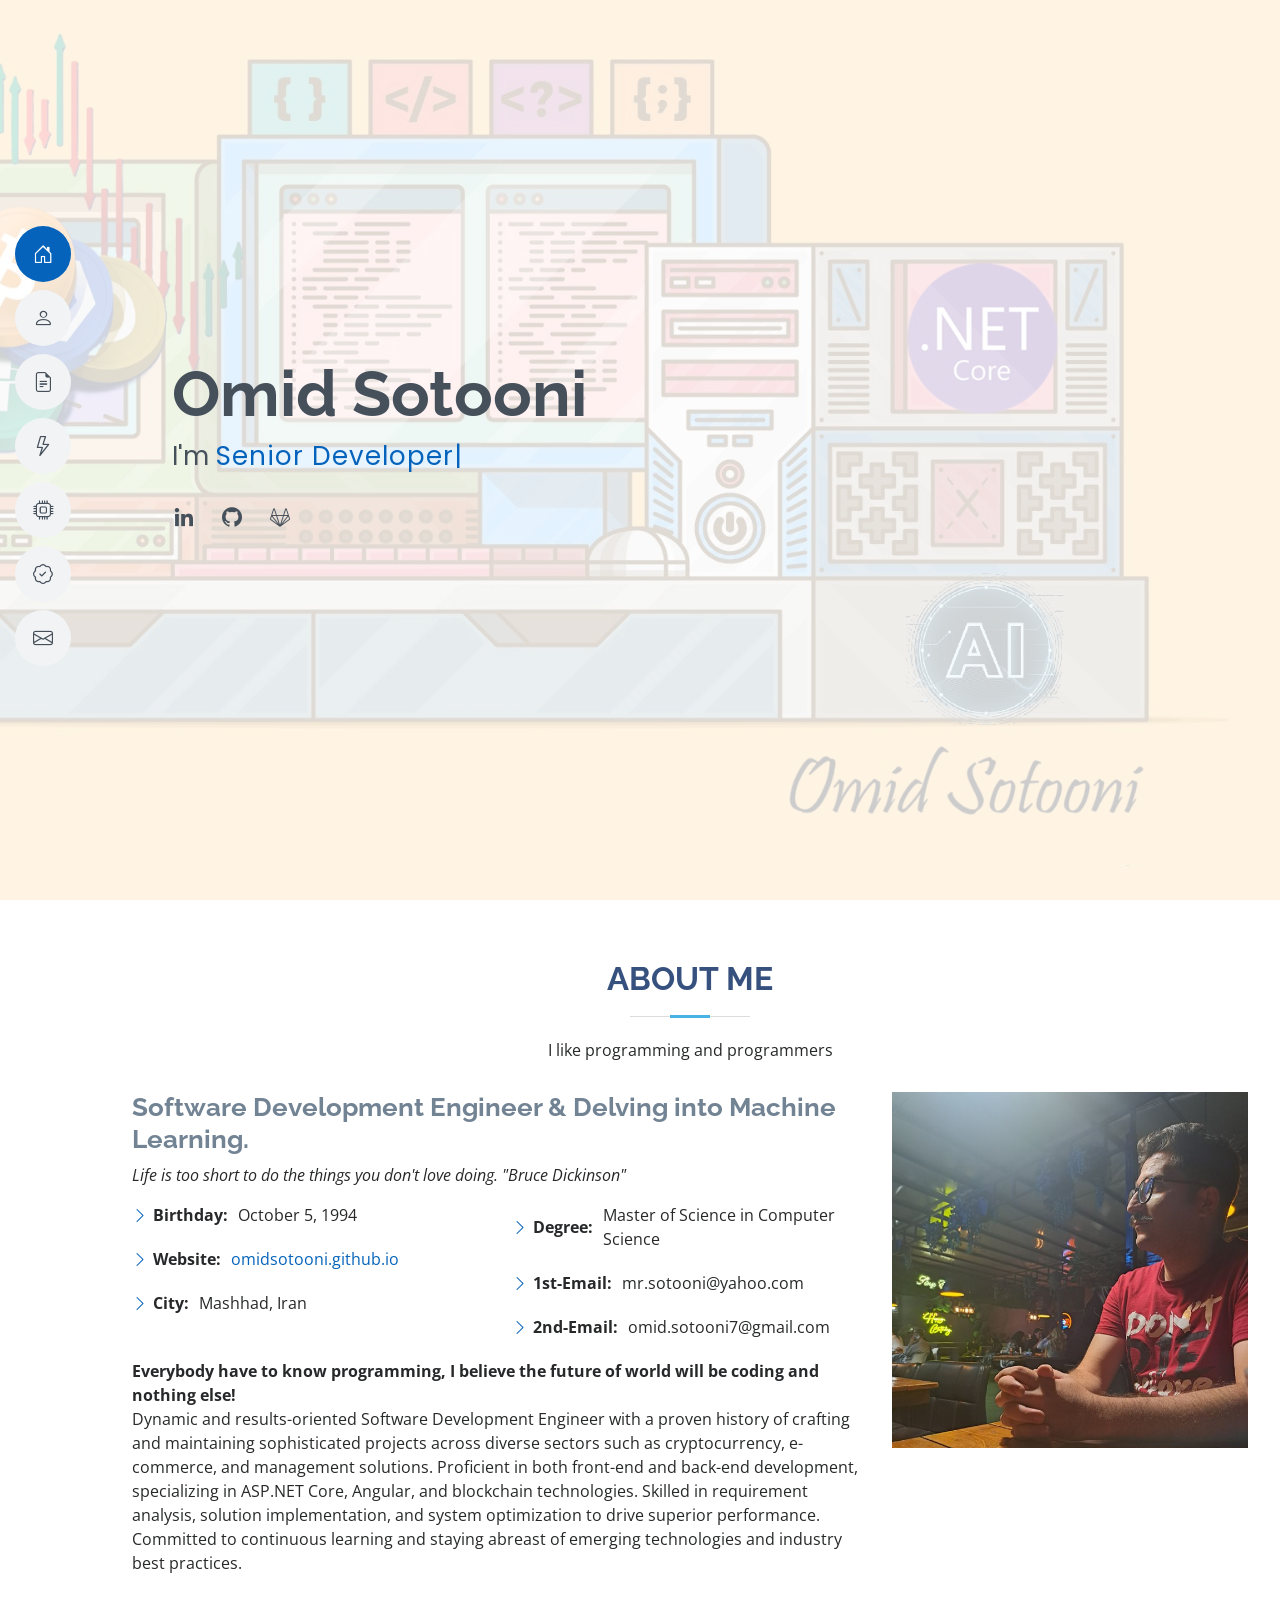
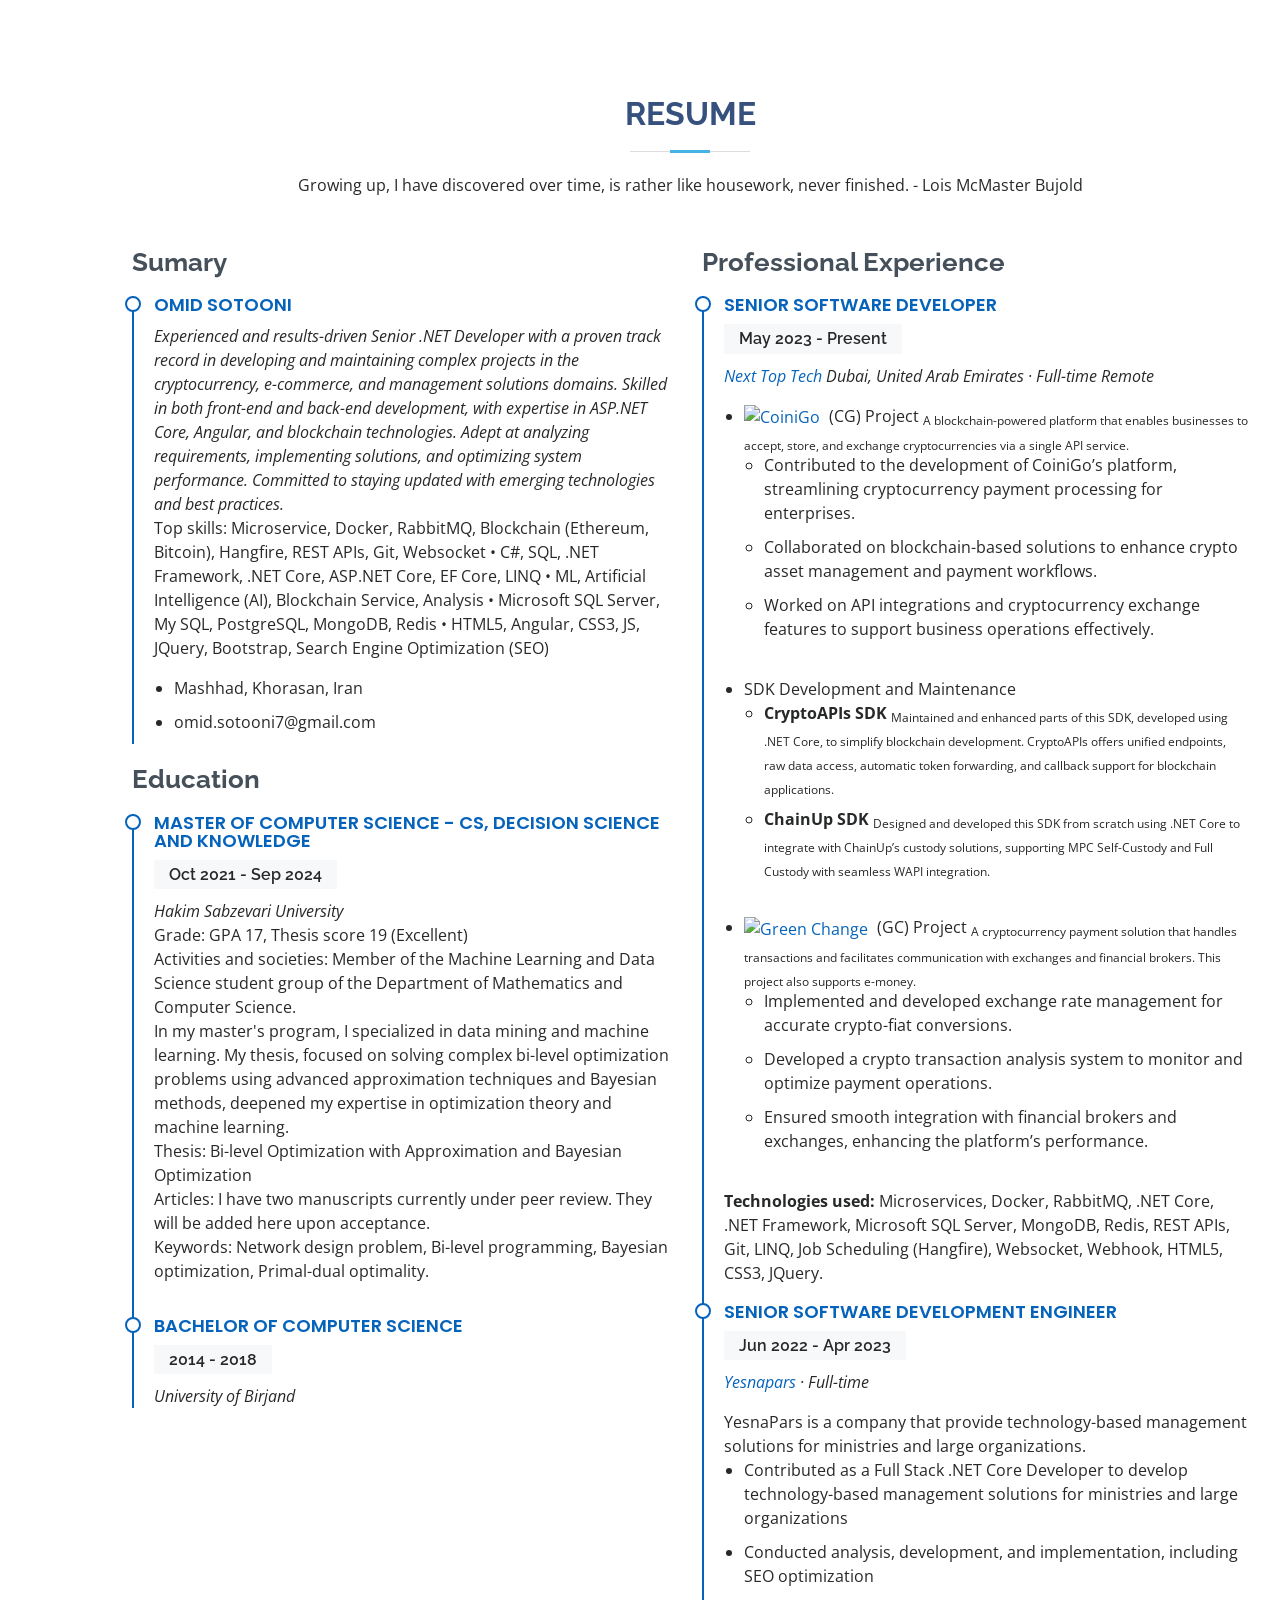
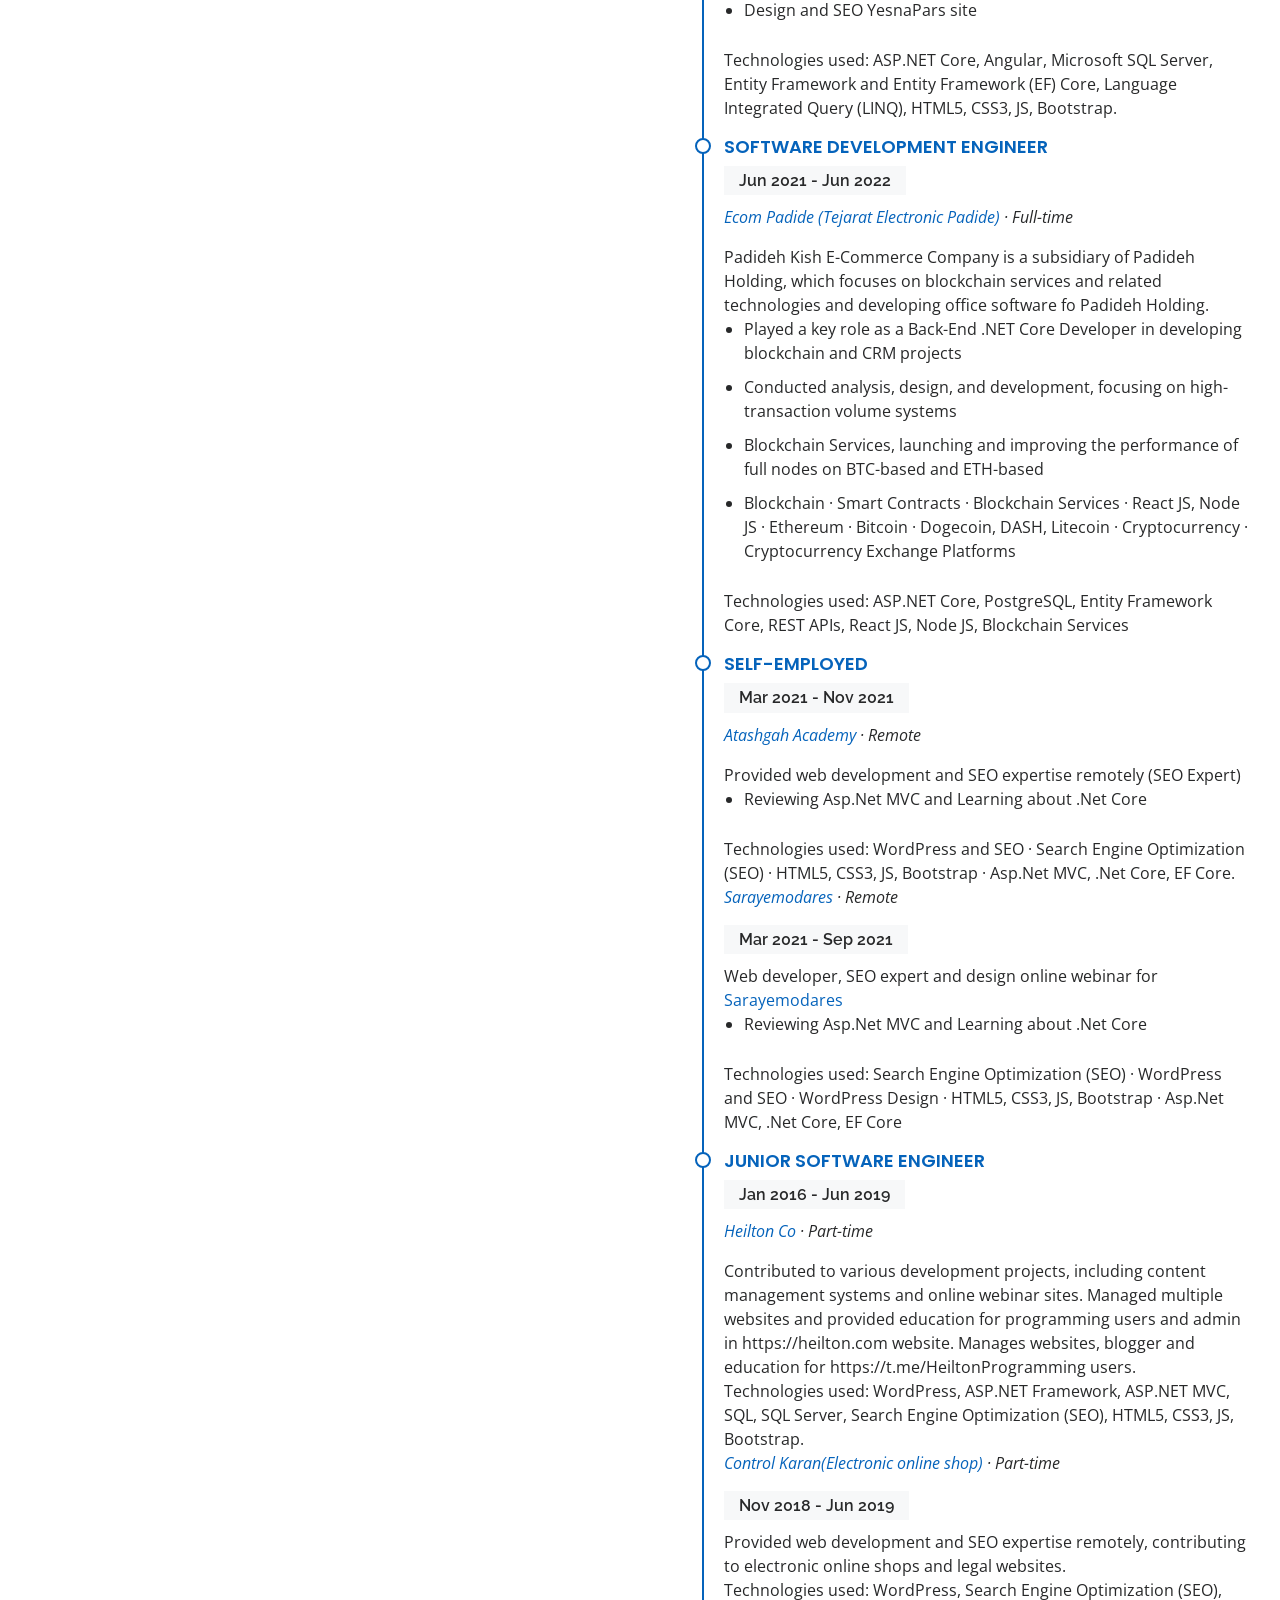
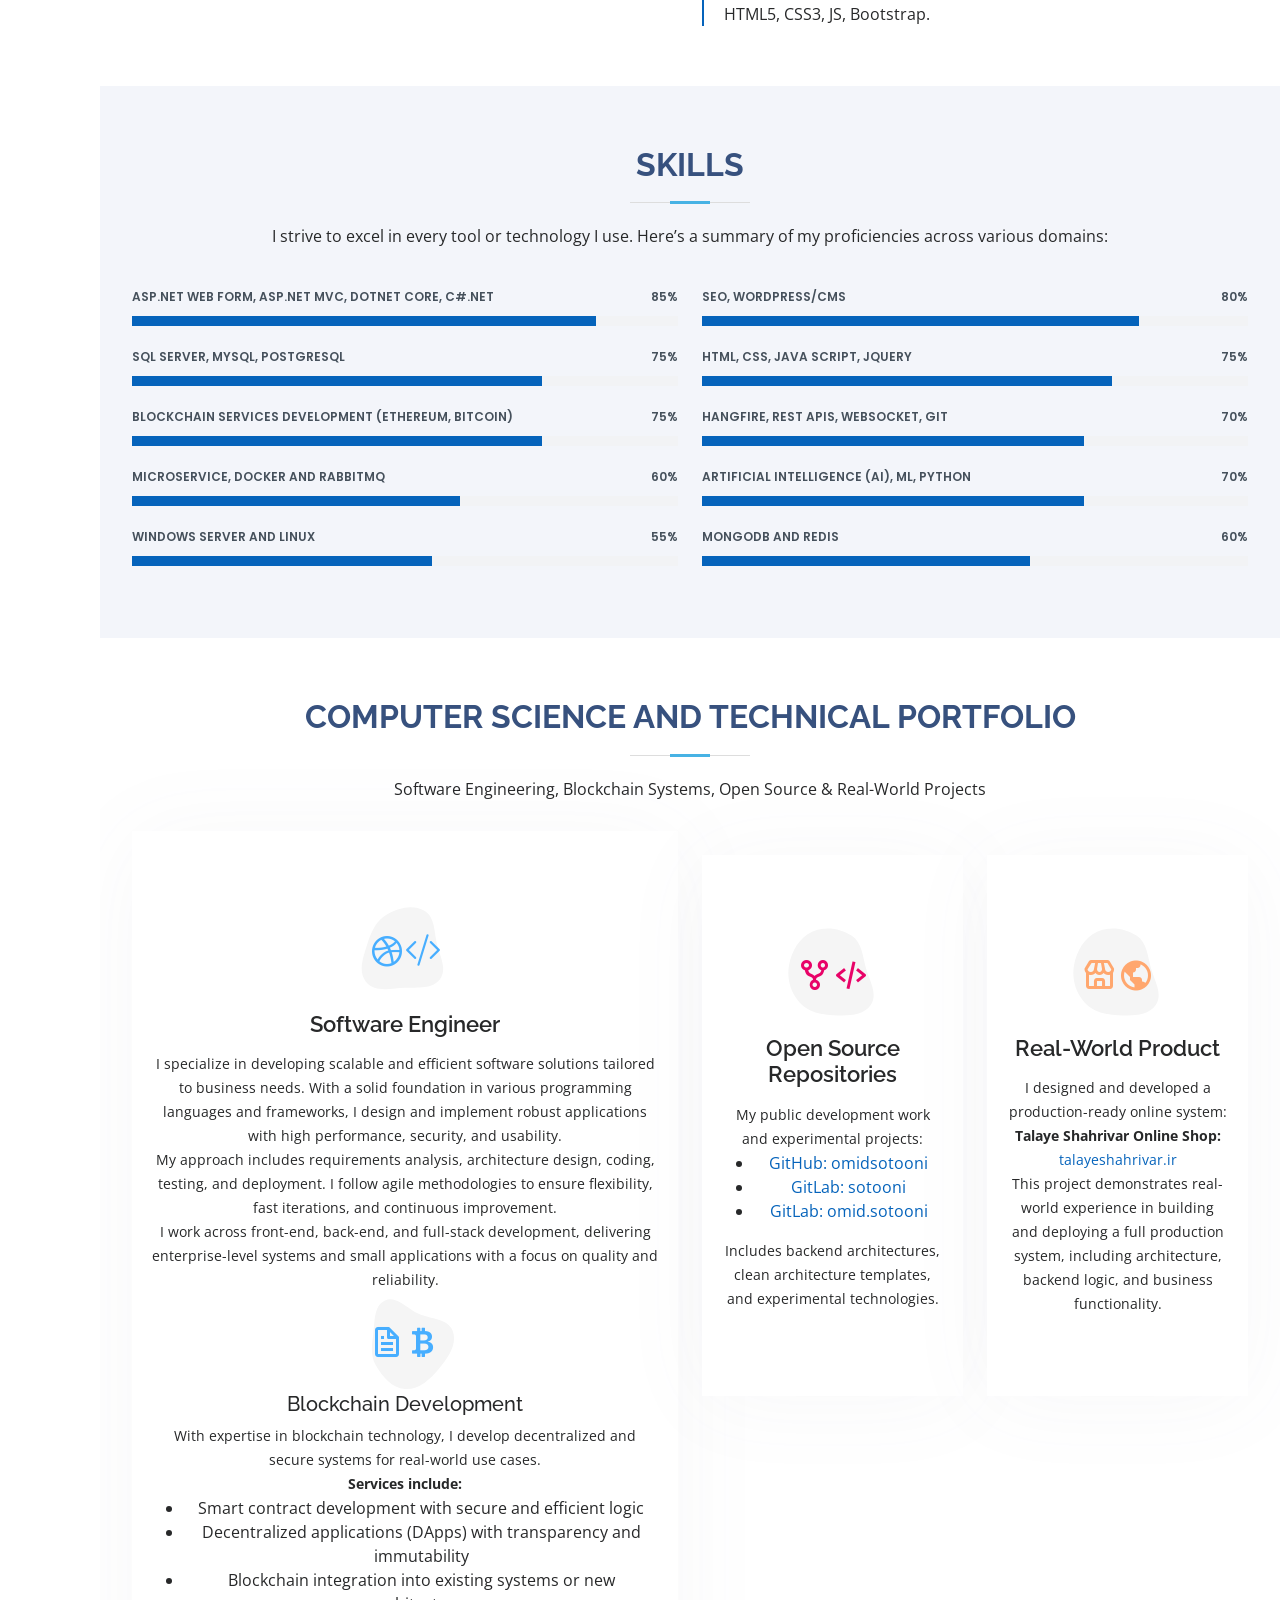
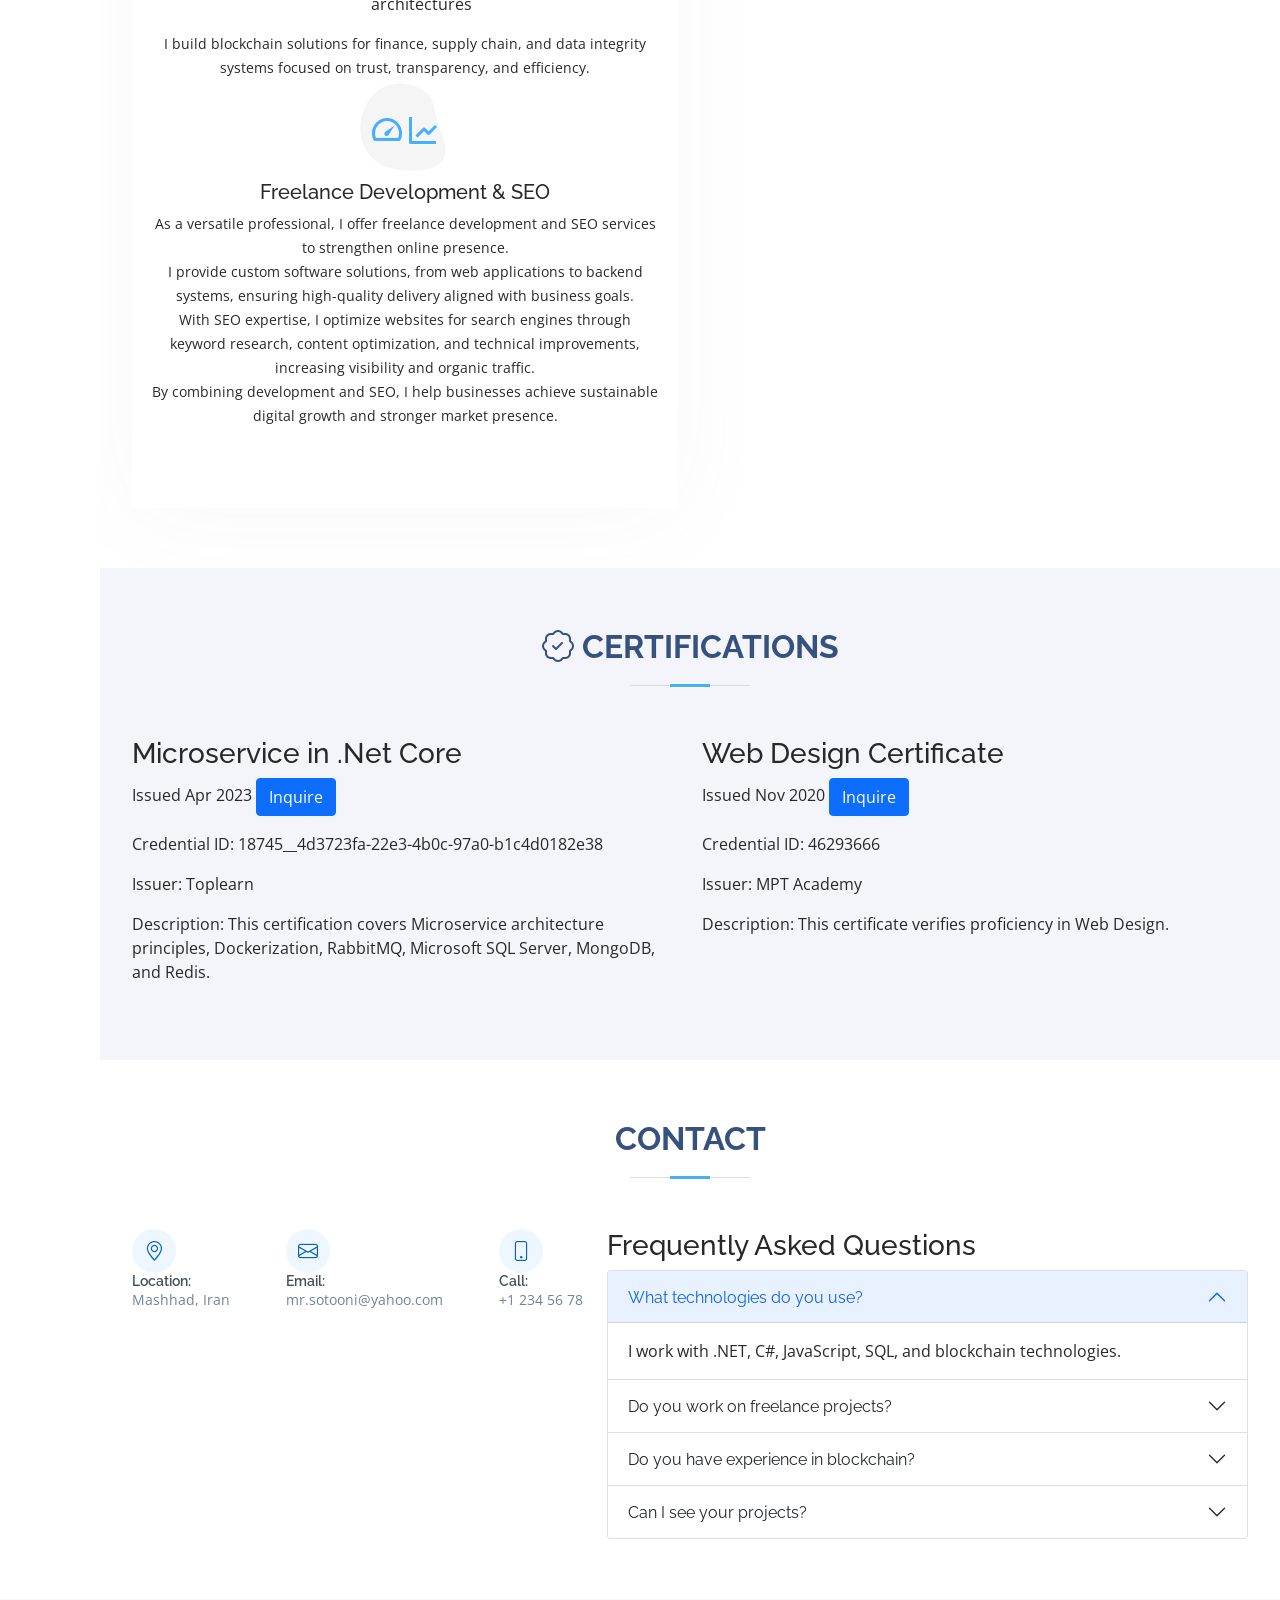
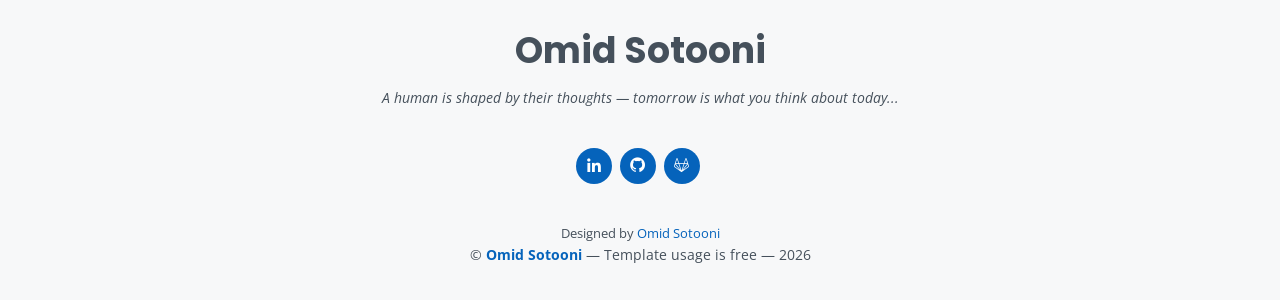
==== commit b82bdf48: "Improve portfolio SEO, metadata, and bilingual content structure" ====
--- a/index.html
+++ b/index.html
@@ -4,27 +4,25 @@
 <head>
   <meta charset="utf-8">
   <meta content="width=device-width, initial-scale=1.0" name="viewport">
-  <meta name="keywords" content="Omid Sotooni, Software Engineer, Machine Learning, .NET Developer, Portfolio">
-  
-<meta property="og:title" content="Omid Sotooni | Senior Software Developer">
-<meta property="og:description" content="Delving into Machine Learning and Blockchain Technologies.">
-<meta property="og:image" content="Content/img/profile-img.jpg">
-<meta property="og:url" content="https://omidsotooni.github.io/">
-<meta property="og:type" content="website">
-
+  <meta name="keywords"
+    content="Omid Sotooni, Software Engineer, Machine Learning, .NET Developer, Blockchain, Portfolio">
+  <meta property="og:title" content="Omid Sotooni | Senior Software Developer">
+  <meta property="og:description" content="Delving into Machine Learning and Blockchain Technologies.">
+  <meta property="og:image" content="Content/img/profile-img.jpg">
+  <meta property="og:url" content="https://omidsotooni.github.io/">
+  <meta property="og:type" content="website">
   <title> Omid Sotooni | امید ستونی</title>
-  <meta name="description" content="سایت شخصی امید ستونی | در این جا سعی میکنم تجربه هایم در حوزه کامپیوتر را بنویسم">
+  <meta name="description"
+    content="Personal website of Omid Sotooni — Software Engineer specializing in .NET, Blockchain, and Machine Learning. Sharing projects, experience, and technical insights in computer science." />
+  <!-- <meta name="description" content="سایت شخصی امید ستونی — مهندس نرم‌افزار متخصص در .NET، بلاکچین و یادگیری ماشین. در این وب‌سایت پروژه‌ها، تجربیات و مطالب تخصصی حوزه کامپیوتر به اشتراک گذاشته می‌شود." /> -->
   <meta name="author" content="Omid Sotooni" />
-
   <!-- Favicons -->
   <link href="Content/img/favicon.png" rel="icon">
   <link href="Content/img/apple-touch-icon.png" rel="apple-touch-icon">
-
   <!-- Google Fonts -->
   <link
     href="https://fonts.googleapis.com/css?family=Open+Sans:300,300i,400,400i,600,600i,700,700i|Raleway:300,300i,400,400i,500,500i,600,600i,700,700i|Poppins:300,300i,400,400i,500,500i,600,600i,700,700i"
     rel="stylesheet">
-
   <!-- Vendor CSS Files -->
   <link href="Content/vendor/aos/aos.css" rel="stylesheet">
   <link href="Content/vendor/bootstrap/css/bootstrap.min.css" rel="stylesheet">
@@ -37,12 +35,118 @@
   <!-- Template Main CSS File -->
   <link href="Content/css/style.css" rel="stylesheet">
 
+  <!-- Person -->
+  <script type="application/ld+json">
+{
+  "@context": "https://schema.org",
+  "@type": "Person",
+  "name": "Omid Sotooni",
+  "alternateName": "امید ستونی",
+  "url": "https://omidsotooni.github.io/",
+  "image": "Content/img/profile-img.jpg",
+  "sameAs": [
+    "https://www.linkedin.com/in/omidsotooni/",
+    "https://github.com/omidsotooni/",
+    "https://gitlab.com/sotooni",
+    "https://gitlab.com/omid.sotooni"
+  ],
+  "jobTitle": "Software Engineer",
+  "description": "Senior Software Engineer specializing in Software Development, Blockchain, Machine Learning, and Full Stack Systems.",
+  "knowsAbout": [
+    "Software Engineering",
+    "Full Stack Development",
+    "Blockchain Development",
+    "Machine Learning",
+    "Artificial Intelligence",
+    "Search Engine Optimization",
+    "System Architecture",
+    "Clean Architecture",
+    "Distributed Systems"
+  ],
+  "alumniOf": {
+    "@type": "CollegeOrUniversity",
+    "name": "Hakim Sabzevari University"
+  },
+  "hasOccupation": {
+    "@type": "Occupation",
+    "name": "Software Engineer",
+    "skills": [
+      "C#",
+      ".NET",
+      "ASP.NET Core",
+      "JavaScript",
+      "SQL",
+      "Blockchain",
+      "Machine Learning"
+    ]
+  }
+}
+</script>
+
+  <!-- Website -->
+  <script type="application/ld+json">
+{
+  "@context": "https://schema.org",
+  "@type": "WebSite",
+  "name": "Omid Sotooni Portfolio",
+  "url": "https://omidsotooni.github.io/",
+  "description": "Personal portfolio of Omid Sotooni, Software Engineer specializing in Blockchain, AI, and Full Stack Development.",
+  "author": {
+    "@type": "Person",
+    "name": "Omid Sotooni"
+  }
+}
+</script>
+
+  <!-- JSON-LD (FAQ schema) -->
+  <script type="application/ld+json">
+{
+  "@context": "https://schema.org",
+  "@type": "FAQPage",
+  "mainEntity": [
+    {
+      "@type": "Question",
+      "name": "What technologies do you use?",
+      "acceptedAnswer": {
+        "@type": "Answer",
+        "text": "I work with .NET, C#, JavaScript, SQL, and blockchain technologies."
+      }
+    },
+    {
+      "@type": "Question",
+      "name": "Do you work on freelance projects?",
+      "acceptedAnswer": {
+        "@type": "Answer",
+        "text": "Yes, I accept freelance software development and SEO projects."
+      }
+    },
+    {
+      "@type": "Question",
+      "name": "Do you have experience in blockchain?",
+      "acceptedAnswer": {
+        "@type": "Answer",
+        "text": "Yes, I develop smart contracts and decentralized applications."
+      }
+    },
+    {
+      "@type": "Question",
+      "name": "Can I see your projects?",
+      "acceptedAnswer": {
+        "@type": "Answer",
+        "text": "Yes, you can visit my GitHub, GitLab, and online shop project."
+      }
+    }
+  ]
+}
+</script>
+  <meta name="google-site-verification" content="Lxv6mSykXEPF9gBFSgo1T67xwUqaLIzmPp0dxa_-tD0" />
 </head>
 
 <body>
 
   <!-- ======= Mobile nav toggle button ======= -->
   <i class="bi bi-list mobile-nav-toggle d-xl-none"></i>
+
   <!-- ======= Header ======= -->
   <header id="header" class="d-flex flex-column justify-content-center">
     <nav id="navbar" class="navbar nav-menu">
@@ -52,13 +156,15 @@
         <li><a href="#resume" class="nav-link scrollto"><i class="bi bi-file-earmark-text"></i> <span>Resume</span></a>
         </li>
         <li><a href="#skills" class="nav-link scrollto"><i class="bi bi-lightning"></i> <span>Skills</span></a></li>
-        <li><a href="#services" class="nav-link scrollto"><i class="bi bi-server"></i> <span>Services</span></a></li>
-        <!-- <li><a href="#team" class="nav-link scrollto"><i class="bi bi-people"></i> <span>Team</span></a></li> -->
-        <li><a href="#certifications" class="nav-link scrollto"><i class="bi bi-patch-check"></i><span>Certifications</span></a></li>
+        <li><a href="#computer_science_portfolio" class="nav-link scrollto"><i class="bi bi-cpu"></i><span>Computer
+              Science</span></a></li>
+        <li><a href="#certifications" class="nav-link scrollto"><i
+              class="bi bi-patch-check"></i><span>Certifications</span></a></li>
         <li><a href="#contact" class="nav-link scrollto"><i class="bi bi-envelope"></i> <span>Contact</span></a></li>
       </ul>
     </nav><!-- .nav-menu -->
-  </header><!-- End Header -->
+  </header>
+  <!-- End Header -->
 
   <!-- ======= Hero Section ======= -->
   <section id="hero" class="d-flex flex-column justify-content-center">
@@ -74,9 +180,11 @@
         <a href="https://gitlab.com/sotooni" target="_blank" class="gitlab"><i class="bx bxl-gitlab"></i></a>
       </div>
     </div>
-  </section><!-- End Hero -->
+  </section>
+  <!-- End Hero -->
 
   <main id="main">
+
     <!-- ======= About Section ======= -->
     <section id="about" class="about">
       <div class="container" data-aos="fade-up">
@@ -105,7 +213,8 @@
               <div class="col-lg-6">
                 <ul>
                   <!-- , Decision Science & Knowledge Engineering -->
-                  <li><i class="bi bi-chevron-right"></i> <strong>Degree:</strong> <span>Master of Science in Computer Science</span></li>                
+                  <li><i class="bi bi-chevron-right"></i> <strong>Degree:</strong> <span>Master of Science in Computer
+                      Science</span></li>
                   <li><i class="bi bi-chevron-right"></i> <strong>1st-Email:</strong> <span>mr.sotooni@yahoo.com</span>
                   </li>
                   <li><i class="bi bi-chevron-right"></i> <strong>2nd-Email:</strong>
@@ -130,7 +239,9 @@
         </div>
 
       </div>
-    </section><!-- End About Section -->
+    </section>
+    <!-- End About Section -->
+
     <!-- ======= Resume Section ======= -->
     <section id="resume" class="resume">
       <div class="container" data-aos="fade-up">
@@ -161,26 +272,29 @@
                 <li>omid.sotooni7@gmail.com</li>
               </ul>
             </div>
-            
+
             <h3 class="resume-title">Education</h3>
             <div class="resume-item">
               <h4>Master of Computer Science - CS, Decision Science and Knowledge</h4>
               <h5>Oct 2021 - Sep 2024</h5>
               <p><em>Hakim Sabzevari University</em>
-                <br/>
+                <br />
                 Grade: GPA 17, Thesis score 19 (Excellent)
-                <br/>
-                Activities and societies: Member of the Machine Learning and Data Science student group of the Department of Mathematics and Computer Science.
-                <br/>
-                In my master's program, I specialized in data mining and machine learning. My thesis, focused on solving complex bi-level optimization problems using advanced approximation techniques and Bayesian methods, deepened my expertise in optimization theory and machine learning.
-                <br/>
+                <br />
+                Activities and societies: Member of the Machine Learning and Data Science student group of the
+                Department of Mathematics and Computer Science.
+                <br />
+                In my master's program, I specialized in data mining and machine learning. My thesis, focused on solving
+                complex bi-level optimization problems using advanced approximation techniques and Bayesian methods,
+                deepened my expertise in optimization theory and machine learning.
+                <br />
                 Thesis: Bi-level Optimization with Approximation and Bayesian Optimization
-                <br/>
+                <br />
                 Articles: I have two manuscripts currently under peer review. They will be added here upon acceptance.
-                <br/>
+                <br />
                 Keywords: Network design problem, Bi-level programming, Bayesian optimization, Primal-dual optimality.
               </p>
-            </div>                     
+            </div>
             <div class="resume-item">
               <h4>Bachelor of Computer Science</h4>
               <h5>2014 - 2018</h5>
@@ -192,17 +306,23 @@
             <div class="resume-item">
               <h4>Senior Software Developer</h4>
               <h5>May 2023 - Present</h5>
-              <p><em><a href="https://nexttoptech.org/" target="_blank">Next Top Tech </a>Dubai, United Arab Emirates · Full-time Remote</em></p>
+              <p><em><a href="https://nexttoptech.org/" target="_blank">Next Top Tech </a>Dubai, United Arab Emirates ·
+                  Full-time Remote</em></p>
               <ul>
                 <li>
                   <a href="https://coinigo.com/" target="_blank">
-                    <img src="https://coinigo.com/logo/CoiniGo-logo-H_on-light-bg.svg" alt="CoiniGo" style="height: 30px; vertical-align: middle; margin-right: 5px;">
+                    <img src="https://coinigo.com/logo/CoiniGo-logo-H_on-light-bg.svg" alt="CoiniGo"
+                      style="height: 30px; vertical-align: middle; margin-right: 5px;">
                   </a> (CG) Project
-                  <sub>A blockchain-powered platform that enables businesses to accept, store, and exchange cryptocurrencies via a single API service.</sub>
+                  <sub>A blockchain-powered platform that enables businesses to accept, store, and exchange
+                    cryptocurrencies via a single API service.</sub>
                   <ul>
-                    <li>Contributed to the development of CoiniGo’s platform, streamlining cryptocurrency payment processing for enterprises.</li>
-                    <li>Collaborated on blockchain-based solutions to enhance crypto asset management and payment workflows.</li>
-                    <li>Worked on API integrations and cryptocurrency exchange features to support business operations effectively.</li>
+                    <li>Contributed to the development of CoiniGo’s platform, streamlining cryptocurrency payment
+                      processing for enterprises.</li>
+                    <li>Collaborated on blockchain-based solutions to enhance crypto asset management and payment
+                      workflows.</li>
+                    <li>Worked on API integrations and cryptocurrency exchange features to support business operations
+                      effectively.</li>
                   </ul>
                 </li>
               </ul>
@@ -211,10 +331,14 @@
                   SDK Development and Maintenance
                   <ul>
                     <li><strong>CryptoAPIs SDK</strong>
-                      <sub>Maintained and enhanced parts of this SDK, developed using .NET Core, to simplify blockchain development. CryptoAPIs offers unified endpoints, raw data access, automatic token forwarding, and callback support for blockchain applications.</sub>
+                      <sub>Maintained and enhanced parts of this SDK, developed using .NET Core, to simplify blockchain
+                        development. CryptoAPIs offers unified endpoints, raw data access, automatic token forwarding,
+                        and callback support for blockchain applications.</sub>
                     </li>
                     <li><strong>ChainUp SDK</strong>
-                      <sub>Designed and developed this SDK from scratch using .NET Core to integrate with ChainUp’s custody solutions, supporting MPC Self-Custody and Full Custody with seamless WAPI integration.</sub>
+                      <sub>Designed and developed this SDK from scratch using .NET Core to integrate with ChainUp’s
+                        custody solutions, supporting MPC Self-Custody and Full Custody with seamless WAPI
+                        integration.</sub>
                     </li>
                   </ul>
                 </li>
@@ -222,17 +346,21 @@
               <ul>
                 <li>
                   <a href="https://greenchange.io/" target="_blank">
-                    <img src="https://greenchange.io/images/gc-logo-1.svg" alt="Green Change" style="height: 30px; vertical-align: middle; margin-right: 5px;">
+                    <img src="https://greenchange.io/images/gc-logo-1.svg" alt="Green Change"
+                      style="height: 30px; vertical-align: middle; margin-right: 5px;">
                   </a> (GC) Project
-                  <sub>A cryptocurrency payment solution that handles transactions and facilitates communication with exchanges and financial brokers. This project also supports e-money.</sub>
+                  <sub>A cryptocurrency payment solution that handles transactions and facilitates communication with
+                    exchanges and financial brokers. This project also supports e-money.</sub>
                   <ul>
                     <li>Implemented and developed exchange rate management for accurate crypto-fiat conversions.</li>
                     <li>Developed a crypto transaction analysis system to monitor and optimize payment operations.</li>
-                    <li>Ensured smooth integration with financial brokers and exchanges, enhancing the platform’s performance.</li>
+                    <li>Ensured smooth integration with financial brokers and exchanges, enhancing the platform’s
+                      performance.</li>
                   </ul>
                 </li>
               </ul>
-              <strong>Technologies used:</strong> Microservices, Docker, RabbitMQ, .NET Core, .NET Framework, Microsoft SQL Server,
+              <strong>Technologies used:</strong> Microservices, Docker, RabbitMQ, .NET Core, .NET Framework, Microsoft
+              SQL Server,
               MongoDB, Redis, REST APIs, Git, LINQ, Job Scheduling (Hangfire), Websocket, Webhook, HTML5, CSS3, JQuery.
             </div>
 
@@ -317,7 +445,8 @@
 
           </div>
         </div>
-    </section><!-- End Resume Section -->
+    </section>
+    <!-- End Resume Section -->
 
     <!-- ======= Skills Section ======= -->
     <section id="skills" class="skills section-bg">
@@ -325,7 +454,8 @@
 
         <div class="section-title">
           <h2>Skills</h2>
-          <p>I strive to excel in every tool or technology I use. Here’s a summary of my proficiencies across various domains:</p>
+          <p>I strive to excel in every tool or technology I use. Here’s a summary of my proficiencies across various
+            domains:</p>
         </div>
 
         <div class="row skills-content">
@@ -421,19 +551,19 @@
         </div>
 
       </div>
-    </section><!-- End Skills Section -->
-
-    <!-- ======= Services Section ======= -->
-    <section id="services" class="services">
+    </section>
+    <!-- End Skills Section -->
+
+    <!-- ======= Computer Science Portfolio Section ======= -->
+    <section id="computer_science_portfolio" class="computer_science_portfolio">
       <div class="container" data-aos="fade-up">
         <div class="section-title">
-          <h2>Services</h2>
-          <p>Here are the services I offer:</p>
+          <h2>Computer Science and Technical Portfolio</h2>
+          <p>Software Engineering, Blockchain Systems, Open Source & Real-World Projects</p>
         </div>
 
         <div class="row">
-
-          <div class="col-lg-4 col-md-6 d-flex align-items-stretch" data-aos="zoom-in" data-aos-delay="100">
+          <div class="col-lg-6 d-flex align-items-stretch" data-aos="zoom-in" data-aos-delay="100">
             <div class="icon-box iconbox-blue">
               <div class="icon">
                 <svg width="100" height="100" viewBox="0 0 600 600" xmlns="http://www.w3.org/2000/svg">
@@ -443,24 +573,23 @@
                 </svg>
                 <i class="bx bxl-dribbble"></i><i class="bi bi-code-slash"></i>
               </div>
-              <h4><a href="">Software Development</a></h4>
-              <p>I specialize in developing scalable and efficient software solutions tailored to your business needs.
-                With a solid foundation in various programming languages and frameworks, I design and implement robust
-                applications that meet the highest standards of performance, security, and usability.</p>
-              <p>My approach to software development involves a meticulous process of requirements gathering,
-                architecture design, coding, testing, and deployment. By following agile methodologies, I ensure
-                flexibility and adaptability throughout the development lifecycle, allowing for quick iterations and
-                seamless integration of feedback.</p>
-              <p>Whether it's front-end, back-end, or full-stack development, I leverage cutting-edge technologies and
-                best practices to deliver solutions that drive innovation and business growth. From enterprise-level
-                software systems to small-scale applications, I'm committed to delivering excellence and exceeding
-                client expectations.</p>
-            </div>
-          </div>
-
-          <div class="col-lg-4 col-md-6 d-flex align-items-stretch mt-4 mt-md-0" data-aos="zoom-in"
-            data-aos-delay="200">
-            <div class="icon-box iconbox-orange">
+              <h4>Software Engineer</h4>
+              <p>
+                I specialize in developing scalable and efficient software solutions tailored to business needs.
+                With a solid foundation in various programming languages and frameworks, I design and implement
+                robust applications with high performance, security, and usability.
+              </p>
+              <p>
+                My approach includes requirements analysis, architecture design, coding, testing, and
+                deployment.
+                I follow agile methodologies to ensure flexibility, fast iterations, and continuous improvement.
+              </p>
+              <p>
+                I work across front-end, back-end, and full-stack development, delivering enterprise-level
+                systems
+                and small applications with a focus on quality and reliability.
+              </p>
+
               <div class="icon">
                 <svg width="100" height="100" viewBox="0 0 600 600" xmlns="http://www.w3.org/2000/svg">
                   <path stroke="none" stroke-width="0" fill="#f5f5f5"
@@ -469,24 +598,23 @@
                 </svg>
                 <i class="bx bx-file"></i><i class="bi bi-currency-bitcoin"></i>
               </div>
-              <h4><a href="">Blockchain Development</a></h4>
-              <p>With expertise in blockchain technology, I provide comprehensive blockchain development services to
-                help businesses leverage the power of decentralized solutions. My services include:</p>
+              <h5>Blockchain Development</h5>
+              <p>
+                With expertise in blockchain technology, I develop decentralized and secure systems for
+                real-world use cases.
+              </p>
+              <p><strong>Services include:</strong></p>
               <ul>
-                <li>Smart contract development: I design and deploy secure and efficient smart contracts tailored to
-                  your specific requirements.</li>
-                <li>Decentralized application (DApp) development: I create decentralized applications that run on
-                  blockchain networks, offering transparency, security, and immutability.</li>
-                <li>Blockchain integration: I integrate blockchain technology into existing systems or develop new
-                  solutions from scratch, enabling businesses to streamline operations and enhance data security.</li>
+                <li>Smart contract development with secure and efficient logic</li>
+                <li>Decentralized applications (DApps) with transparency and immutability</li>
+                <li>Blockchain integration into existing systems or new architectures</li>
               </ul>
-              <p>Whether you're looking to explore blockchain for financial transactions, supply chain management, or
-                any other use case, I deliver innovative solutions that drive efficiency, transparency, and trust.</p>
-            </div>
-          </div>
-
-          <div class="col-lg-4 col-md-6 d-flex align-items-stretch mt-4" data-aos="zoom-in" data-aos-delay="300">
-            <div class="icon-box iconbox-pink">
+              <p>
+                I build blockchain solutions for finance, supply chain, and data integrity systems focused on
+                trust,
+                transparency, and efficiency.
+              </p>
+
               <div class="icon">
                 <svg width="100" height="100" viewBox="0 0 600 600" xmlns="http://www.w3.org/2000/svg">
                   <path stroke="none" stroke-width="0" fill="#f5f5f5"
@@ -495,29 +623,90 @@
                 </svg>
                 <i class="bx bx-tachometer"></i><i class="bx bx-line-chart"></i>
               </div>
-              <h4><a href="">Freelance Development & SEO</a></h4>
-              <p>As a versatile professional, I offer a combined service of freelance development and SEO to empower
-                your online presence. Here's what I bring to the table:</p>
-              <ul>
-                <li>Freelance Development: I provide comprehensive freelance development services, collaborating with
-                  clients to deliver tailored solutions for various projects. From web development to software
-                  engineering, I ensure high-quality deliverables and timely completion, meeting your business
-                  objectives with precision.</li>
-                <li>SEO (Search Engine Optimization): With expertise in SEO, I optimize your website to enhance its
-                  visibility in search engine results, driving organic traffic and increasing your online presence.
-                  Through strategic keyword research, content optimization, and technical SEO tactics, I help you climb
-                  the search engine rankings, attracting more potential customers and maximizing your digital reach.
-                </li>
-              </ul>
-              <p>By combining freelance development and SEO services, I empower businesses to thrive in the digital
-                landscape, offering holistic solutions to elevate their online performance and achieve sustainable
-                growth.</p>
-            </div>
-          </div>
-
-        </div>
-      </div>
-    </section><!-- End Services Section -->
+              <h5>Freelance Development & SEO</h5>
+              <p>
+                As a versatile professional, I offer freelance development and SEO services to strengthen online
+                presence.
+              </p>
+              <p>
+                I provide custom software solutions, from web applications to backend systems, ensuring
+                high-quality
+                delivery aligned with business goals.
+              </p>
+              <p>
+                With SEO expertise, I optimize websites for search engines through keyword research, content
+                optimization,
+                and technical improvements, increasing visibility and organic traffic.
+              </p>
+              <p>
+                By combining development and SEO, I help businesses achieve sustainable digital growth and
+                stronger market presence.
+              </p>
+            </div>
+
+          </div>
+
+          <div class="col-lg-6">
+            <div class="row">
+              <div class="col-lg-6 d-flex align-items-stretch mt-4" data-aos="zoom-in" data-aos-delay="300">
+                <div class="icon-box iconbox-pink">
+                  <div class="icon">
+                    <svg width="100" height="100" viewBox="0 0 600 600" xmlns="http://www.w3.org/2000/svg">
+                      <path stroke="none" stroke-width="0" fill="#f5f5f5"
+                        d="M300,541.5067337569781C382.14930387511276,545.0595476570109,479.8736841581634,548.3450877840088,526.4010558755058,480.5488172755941C571.5218469581645,414.80211281144784,517.5187510058486,332.0715597781072,496.52539010469104,255.14436215662573C477.37192572678356,184.95920475031193,473.57363656557914,105.61284051026155,413.0603344069578,65.22779650032875C343.27470386102294,18.654635553484475,251.2091493199835,5.337323636656869,175.0934190732945,40.62881213300186C97.87086631185822,76.43348514350839,51.98124368387456,156.15599469081315,36.44837278890362,239.84606092416172C21.716077023791087,319.22268207091537,43.775223500013084,401.1760424656574,96.891909868211,461.97329694683043C147.22146801428983,519.5804099606455,223.5754009179313,538.201503339737,300,541.5067337569781">
+                      </path>
+                    </svg>
+                    <i class="bx bx-git-repo-forked"></i><i class="bx bx-code-alt"></i>
+                  </div>
+
+                  <h4>Open Source Repositories</h4>
+                  <p>
+                    My public development work and experimental projects:
+                  </p>
+                  <ul>
+                    <li><a href="https://github.com/omidsotooni" target="_blank">GitHub: omidsotooni</a></li>
+                    <li><a href="https://gitlab.com/sotooni" target="_blank">GitLab: sotooni</a></li>
+                    <li><a href="https://gitlab.com/omid.sotooni" target="_blank">GitLab: omid.sotooni</a></li>
+                  </ul>
+                  <p>
+                    Includes backend architectures, clean architecture templates, and experimental technologies.
+                  </p>
+
+                </div>
+              </div>
+
+              <div class="col-lg-6 d-flex align-items-stretch mt-4" data-aos="zoom-in" data-aos-delay="300">
+                <div class="icon-box iconbox-orange">
+                  <div class="icon">
+                    <svg width="100" height="100" viewBox="0 0 600 600" xmlns="http://www.w3.org/2000/svg">
+                      <path stroke="none" stroke-width="0" fill="#f5f5f5"
+                        d="M300,541.5067337569781C382.14930387511276,545.0595476570109,479.8736841581634,548.3450877840088,526.4010558755058,480.5488172755941C571.5218469581645,414.80211281144784,517.5187510058486,332.0715597781072,496.52539010469104,255.14436215662573C477.37192572678356,184.95920475031193,473.57363656557914,105.61284051026155,413.0603344069578,65.22779650032875C343.27470386102294,18.654635553484475,251.2091493199835,5.337323636656869,175.0934190732945,40.62881213300186C97.87086631185822,76.43348514350839,51.98124368387456,156.15599469081315,36.44837278890362,239.84606092416172C21.716077023791087,319.22268207091537,43.775223500013084,401.1760424656574,96.891909868211,461.97329694683043C147.22146801428983,519.5804099606455,223.5754009179313,538.201503339737,300,541.5067337569781">
+                      </path>
+                    </svg>
+                    <i class="bx bx-store"></i><i class="bx bx-world"></i>
+                  </div>
+
+                  <h4>Real-World Product</h4>
+                  <p>
+                    I designed and developed a production-ready online system:
+                  </p>
+                  <p>
+                    <strong>Talaye Shahrivar Online Shop:</strong>
+                    <a href="https://talayeshahrivar.ir/" target="_blank">talayeshahrivar.ir</a>
+                  </p>
+
+                  <p>
+                    This project demonstrates real-world experience in building and deploying a full production
+                    system,
+                    including architecture, backend logic, and business functionality.
+                  </p>
+                </div>
+              </div>
+            </div>
+          </div>
+        </div>
+    </section>
+    <!-- End Computer Science Portfolio Section -->
 
     <!-- ======= Licenses & Certifications Section ======= -->
     <section id="certifications" class="licenses-certifications section-bg">
@@ -529,16 +718,19 @@
           <div class="col-lg-6">
             <div class="license-item">
               <h3>Microservice in .Net Core</h3>
-              <p>Issued Apr 2023 <a href="https://toplearn.com/Certificate/18745__4d3723fa-22e3-4b0c-97a0-b1c4d0182e38" class="btn btn-primary" target="_blank">Inquire</a></p>
+              <p>Issued Apr 2023 <a href="https://toplearn.com/Certificate/18745__4d3723fa-22e3-4b0c-97a0-b1c4d0182e38"
+                  class="btn btn-primary" target="_blank">Inquire</a></p>
               <p>Credential ID: 18745__4d3723fa-22e3-4b0c-97a0-b1c4d0182e38</p>
               <p>Issuer: Toplearn</p>
-              <p>Description: This certification covers Microservice architecture principles, Dockerization, RabbitMQ, Microsoft SQL Server, MongoDB, and Redis.</p>            
+              <p>Description: This certification covers Microservice architecture principles, Dockerization, RabbitMQ,
+                Microsoft SQL Server, MongoDB, and Redis.</p>
             </div>
           </div>
           <div class="col-lg-6">
             <div class="license-item">
               <h3>Web Design Certificate</h3>
-              <p>Issued Nov 2020 <a href="http://www.mpt-academy.at/certs/" class="btn btn-primary" target="_blank">Inquire</a> </p>              
+              <p>Issued Nov 2020 <a href="http://www.mpt-academy.at/certs/" class="btn btn-primary"
+                  target="_blank">Inquire</a> </p>
               <p>Credential ID: 46293666</p>
               <p>Issuer: MPT Academy</p>
               <p>Description: This certificate verifies proficiency in Web Design.</p>
@@ -546,61 +738,139 @@
           </div>
         </div>
       </div>
-    </section><!-- End Licenses & Certifications Section -->
+    </section>
+    <!-- End Licenses & Certifications Section -->
 
     <!-- ======= Contact Section ======= -->
     <section id="contact" class="contact">
       <div class="container" data-aos="fade-up">
         <div class="section-title">
           <h2>Contact</h2>
-        </div>        
-        <div class="info">
-          <div class="address">
-            <i class="bi bi-geo-alt"></i>
-            <h4>Location:</h4>
-            <p>Mashhad, Iran</p>
-          </div>
-          <div class="email">
-            <i class="bi bi-envelope"></i>
-            <h4>Email:</h4>
-            <p>mr.sotooni@yahoo.com</p>
-          </div>
-          <div class="phone">
-            <i class="bi bi-phone"></i>
-            <h4>Call:</h4>
-            <p>+1 234 56 78</p>
-          </div>        
+        </div>
+        <div class="row">
+          <div class="col-lg-5">
+            <div class="info">
+              <div class="address">
+                <i class="bi bi-geo-alt"></i>
+                <h4>Location:</h4>
+                <p>Mashhad, Iran</p>
+              </div>
+              <div class="email">
+                <i class="bi bi-envelope"></i>
+                <h4>Email:</h4>
+                <p>mr.sotooni@yahoo.com</p>
+              </div>
+              <div class="phone">
+                <i class="bi bi-phone"></i>
+                <h4>Call:</h4>
+                <p>+1 234 56 78</p>
+              </div>
+            </div>
+          </div>
+
+          <!-- FAQ -->
+          <div class="col-lg-7">
+            <div class="faq" data-aos="fade-up" data-aos-delay="100">
+              <h3>Frequently Asked Questions</h3>
+              <div class="accordion" id="faqAccordion">
+
+                <div class="accordion-item">
+                  <h2 class="accordion-header" id="q1">
+                    <button class="accordion-button" type="button" data-bs-toggle="collapse" data-bs-target="#a1">
+                      What technologies do you use?
+                    </button>
+                  </h2>
+                  <div id="a1" class="accordion-collapse collapse show" data-bs-parent="#faqAccordion">
+                    <div class="accordion-body">
+                      I work with .NET, C#, JavaScript, SQL, and blockchain technologies.
+                    </div>
+                  </div>
+                </div>
+                <div class="accordion-item">
+                  <h2 class="accordion-header" id="q2">
+                    <button class="accordion-button collapsed" type="button" data-bs-toggle="collapse"
+                      data-bs-target="#a2">
+                      Do you work on freelance projects?
+                    </button>
+                  </h2>
+                  <div id="a2" class="accordion-collapse collapse" data-bs-parent="#faqAccordion">
+                    <div class="accordion-body">
+                      Yes, I accept freelance software development and SEO projects.
+                    </div>
+                  </div>
+                </div>
+                <div class="accordion-item">
+                  <h2 class="accordion-header" id="q3">
+                    <button class="accordion-button collapsed" type="button" data-bs-toggle="collapse"
+                      data-bs-target="#a3">
+                      Do you have experience in blockchain?
+                    </button>
+                  </h2>
+                  <div id="a3" class="accordion-collapse collapse" data-bs-parent="#faqAccordion">
+                    <div class="accordion-body">
+                      Yes, I develop smart contracts and decentralized applications.
+                    </div>
+                  </div>
+                </div>
+                <div class="accordion-item">
+                  <h2 class="accordion-header" id="q4">
+                    <button class="accordion-button collapsed" type="button" data-bs-toggle="collapse"
+                      data-bs-target="#a4">
+                      Can I see your projects?
+                    </button>
+                  </h2>
+                  <div id="a4" class="accordion-collapse collapse" data-bs-parent="#faqAccordion">
+                    <div class="accordion-body">
+                      Yes, you can visit my GitHub, GitLab, and online shop project.
+                    </div>
+                  </div>
+                </div>
+              </div>
+            </div>
+          </div>
+        </div>
       </div>
     </section>
     <!-- End Contact Section -->
 
-  </main><!-- End #main -->
+  </main>
+  <!-- End #main -->
 
   <!-- ======= Footer ======= -->
   <footer id="footer">
     <div class="container">
-      <h3>Omid Sotooni</h3>
-      <p>The human is made of own thoughts, tomorrow is what you thinking about that today . . .</p>
-      <div class="social-links">
-        <a href="https://www.linkedin.com/in/omidsotooni/" target="_blank" class="linkedin"><i
-            class="bx bxl-linkedin"></i></a>
-        <a href="https://github.com/omidsotooni/" target="_blank" class="github"><i class="bx bxl-github"></i></a>
-        <a href="https://gitlab.com/sotooni" target="_blank" class="gitlab"><i class="bx bxl-gitlab"></i></a>
+      <div class="footer-brand">
+        <h3>Omid Sotooni</h3>
+        <p>
+          A human is shaped by their thoughts — tomorrow is what you think about today...
+        </p>
       </div>
+
+      <div class="footer-meta">
+        <div class="social-links">
+          <a href="https://www.linkedin.com/in/omidsotooni/" target="_blank" class="linkedin"><i
+              class="bx bxl-linkedin"></i></a>
+          <a href="https://github.com/omidsotooni/" target="_blank" class="github"><i class="bx bxl-github"></i></a>
+          <a href="https://gitlab.com/sotooni" target="_blank" class="gitlab"><i class="bx bxl-gitlab"></i></a>
+        </div>
+
+        <div class="credits">
+          Designed by <a href="https://omidsotooni.github.io/">Omid Sotooni</a>
+        </div>
+      </div>
+
       <div class="copyright">
-        &copy; Copyright <strong><span><a href="https://omidsotooni.github.io/">omidsotooni.ir</a></span></strong> Template usage is free -
+        &copy; <strong> <a href="https://omidsotooni.github.io/">Omid Sotooni</a> </strong>
+        — Template usage is free —
         <script>document.write(new Date().getFullYear());</script>
       </div>
-      <div class="credits">
-        Designed by <a href="https://omidsotooni.github.io/">Omid Sotooni</a>
-      </div>
     </div>
-  </footer><!-- End Footer -->
+  </footer>
+  <!-- End Footer -->
 
   <div id="preloader"></div>
   <a href="#" class="back-to-top d-flex align-items-center justify-content-center"><i
       class="bi bi-arrow-up-short"></i></a>
-
   <!-- Vendor JS Files -->
   <script src="Content/vendor/purecounter/purecounter.js"></script>
   <script src="Content/vendor/aos/aos.js"></script>
--- a/Content/css/style.css
+++ b/Content/css/style.css
@@ -698,16 +698,16 @@
 }
 
 /*--------------------------------------------------------------
-# Services
---------------------------------------------------------------*/
-.services .icon-box {
+# Computer Science Portfolio
+--------------------------------------------------------------*/
+.computer_science_portfolio .icon-box {
   text-align: center;
   padding: 70px 20px 80px 20px;
   transition: all ease-in-out 0.3s;
   background: #fff;
   box-shadow: 0px 5px 90px 0px rgba(110, 123, 131, 0.05);
 }
-.services .icon-box .icon {
+.computer_science_portfolio .icon-box .icon {
   margin: 0 auto;
   width: 100px;
   height: 100px;
@@ -717,90 +717,90 @@
   transition: ease-in-out 0.3s;
   position: relative;
 }
-.services .icon-box .icon i {
+.computer_science_portfolio .icon-box .icon i {
   font-size: 36px;
   transition: 0.5s;
   position: relative;
 }
-.services .icon-box .icon svg {
+.computer_science_portfolio .icon-box .icon svg {
   position: absolute;
   top: 0;
   left: 0;
 }
-.services .icon-box .icon svg path {
+.computer_science_portfolio .icon-box .icon svg path {
   transition: 0.5s;
   fill: #f5f5f5;
 }
-.services .icon-box h4 {
+.computer_science_portfolio .icon-box h4 {
   font-weight: 600;
   margin: 10px 0 15px 0;
   font-size: 22px;
 }
-.services .icon-box h4 a {
+.computer_science_portfolio .icon-box h4 a {
   color: #45505b;
   transition: ease-in-out 0.3s;
 }
-.services .icon-box p {
+.computer_science_portfolio .icon-box p {
   line-height: 24px;
   font-size: 14px;
   margin-bottom: 0;
 }
-.services .icon-box:hover {
+.computer_science_portfolio .icon-box:hover {
   border-color: #fff;
   box-shadow: 0px 0 35px 0 rgba(0, 0, 0, 0.08);
 }
-.services .iconbox-blue i {
+.computer_science_portfolio .iconbox-blue i {
   color: #47aeff;
 }
-.services .iconbox-blue:hover .icon i {
-  color: #fff;
-}
-.services .iconbox-blue:hover .icon path {
+.computer_science_portfolio .iconbox-blue:hover .icon i {
+  color: #fff;
+}
+.computer_science_portfolio .iconbox-blue:hover .icon path {
   fill: #47aeff;
 }
-.services .iconbox-orange i {
+.computer_science_portfolio .iconbox-orange i {
   color: #ffa76e;
 }
-.services .iconbox-orange:hover .icon i {
-  color: #fff;
-}
-.services .iconbox-orange:hover .icon path {
+.computer_science_portfolio .iconbox-orange:hover .icon i {
+  color: #fff;
+}
+.computer_science_portfolio .iconbox-orange:hover .icon path {
   fill: #ffa76e;
 }
-.services .iconbox-pink i {
+.computer_science_portfolio .iconbox-pink i {
   color: #e80368;
 }
-.services .iconbox-pink:hover .icon i {
-  color: #fff;
-}
-.services .iconbox-pink:hover .icon path {
+.computer_science_portfolio .iconbox-pink:hover .icon i {
+  color: #fff;
+}
+.computer_science_portfolio .iconbox-pink:hover .icon path {
   fill: #e80368;
 }
-.services .iconbox-yellow i {
+.computer_science_portfolio .iconbox-yellow i {
   color: #ffbb2c;
 }
-.services .iconbox-yellow:hover .icon i {
-  color: #fff;
-}
-.services .iconbox-yellow:hover .icon path {
+.computer_science_portfolio .iconbox-yellow:hover .icon i {
+  color: #fff;
+}
+.computer_science_portfolio .iconbox-yellow:hover .icon path {
   fill: #ffbb2c;
 }
-.services .iconbox-red i {
+.computer_science_portfolio .iconbox-red i {
   color: #ff5828;
 }
-.services .iconbox-red:hover .icon i {
-  color: #fff;
-}
-.services .iconbox-red:hover .icon path {
+.computer_science_portfolio .iconbox-red:hover .icon i {
+  color: #fff;
+}
+.computer_science_portfolio .iconbox-red:hover .icon path {
   fill: #ff5828;
 }
-.services .iconbox-teal i {
+.computer_science_portfolio .iconbox-teal i {
   color: #11dbcf;
 }
-.services .iconbox-teal:hover .icon i {
-  color: #fff;
-}
-.services .iconbox-teal:hover .icon path {
+.computer_science_portfolio .iconbox-teal:hover .icon i {
+  color: #fff;
+}
+.computer_science_portfolio .iconbox-teal:hover .icon path {
   fill: #11dbcf;
 }
 
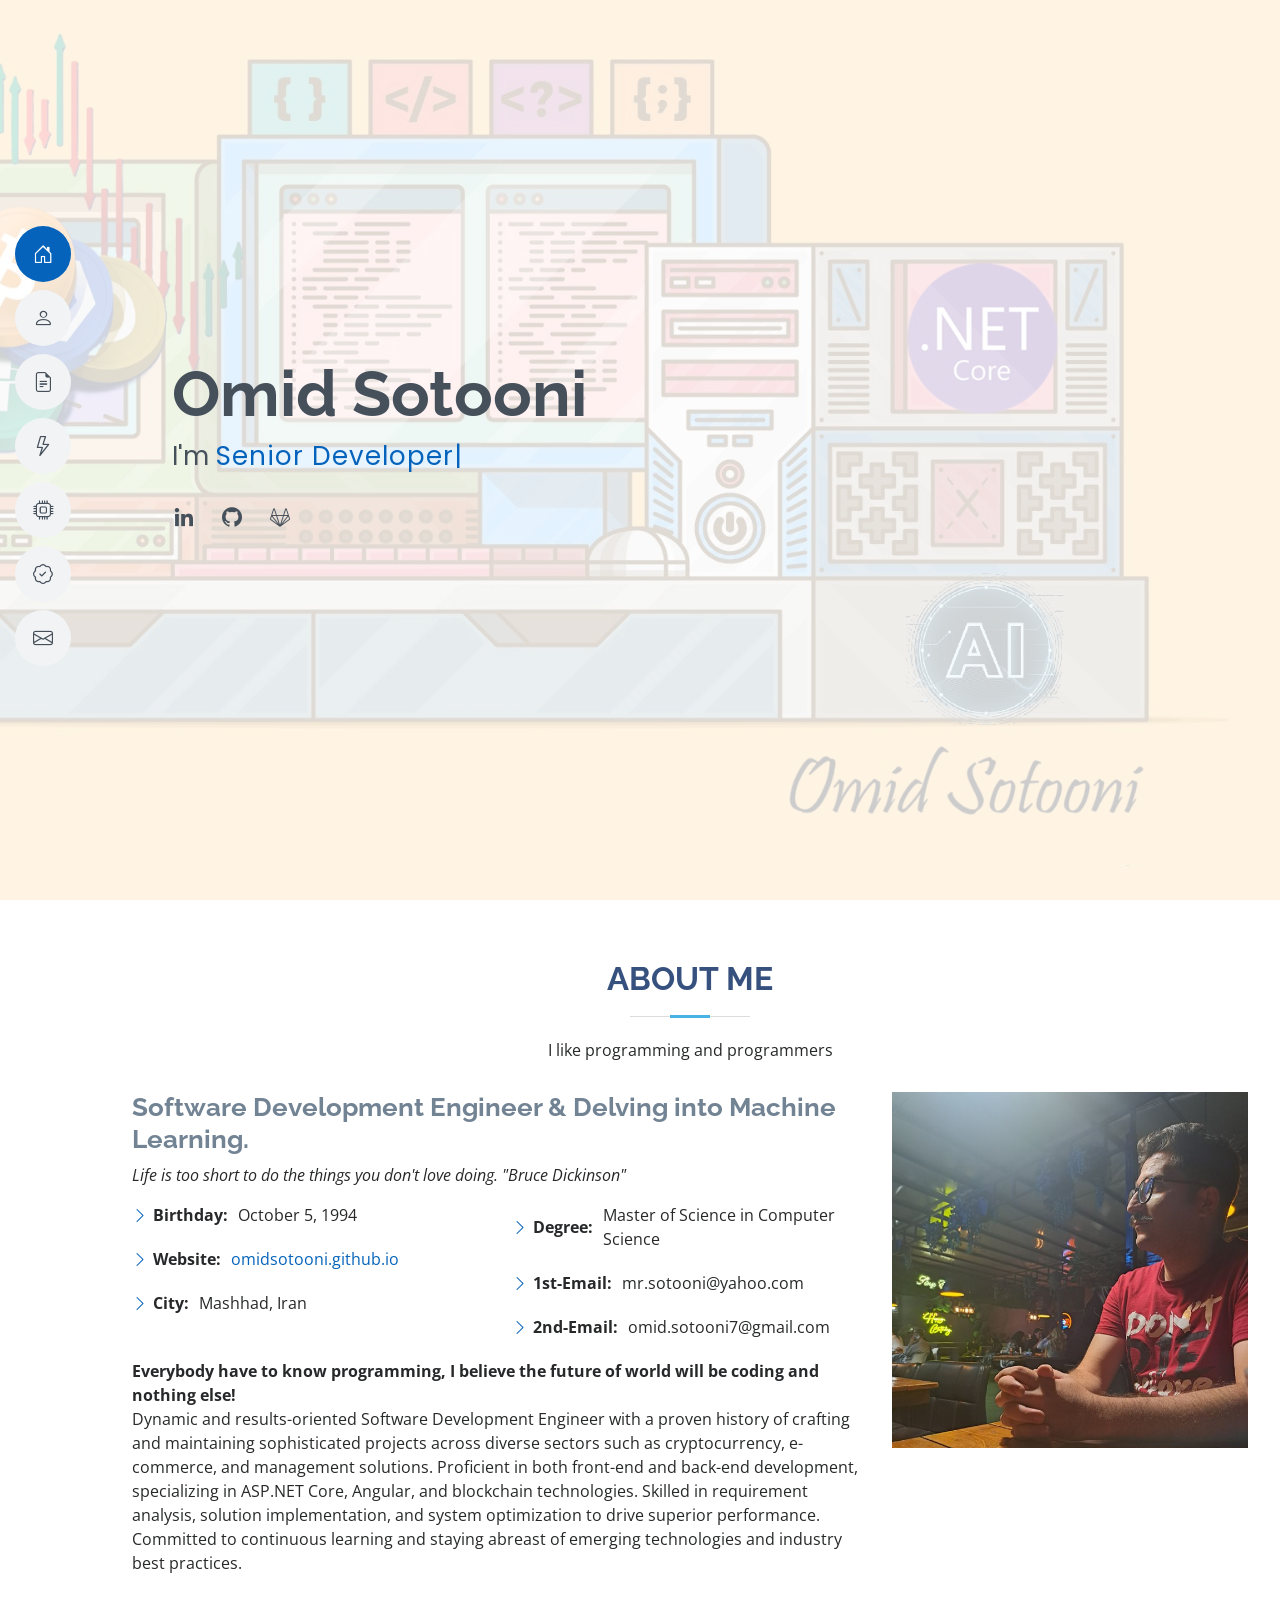
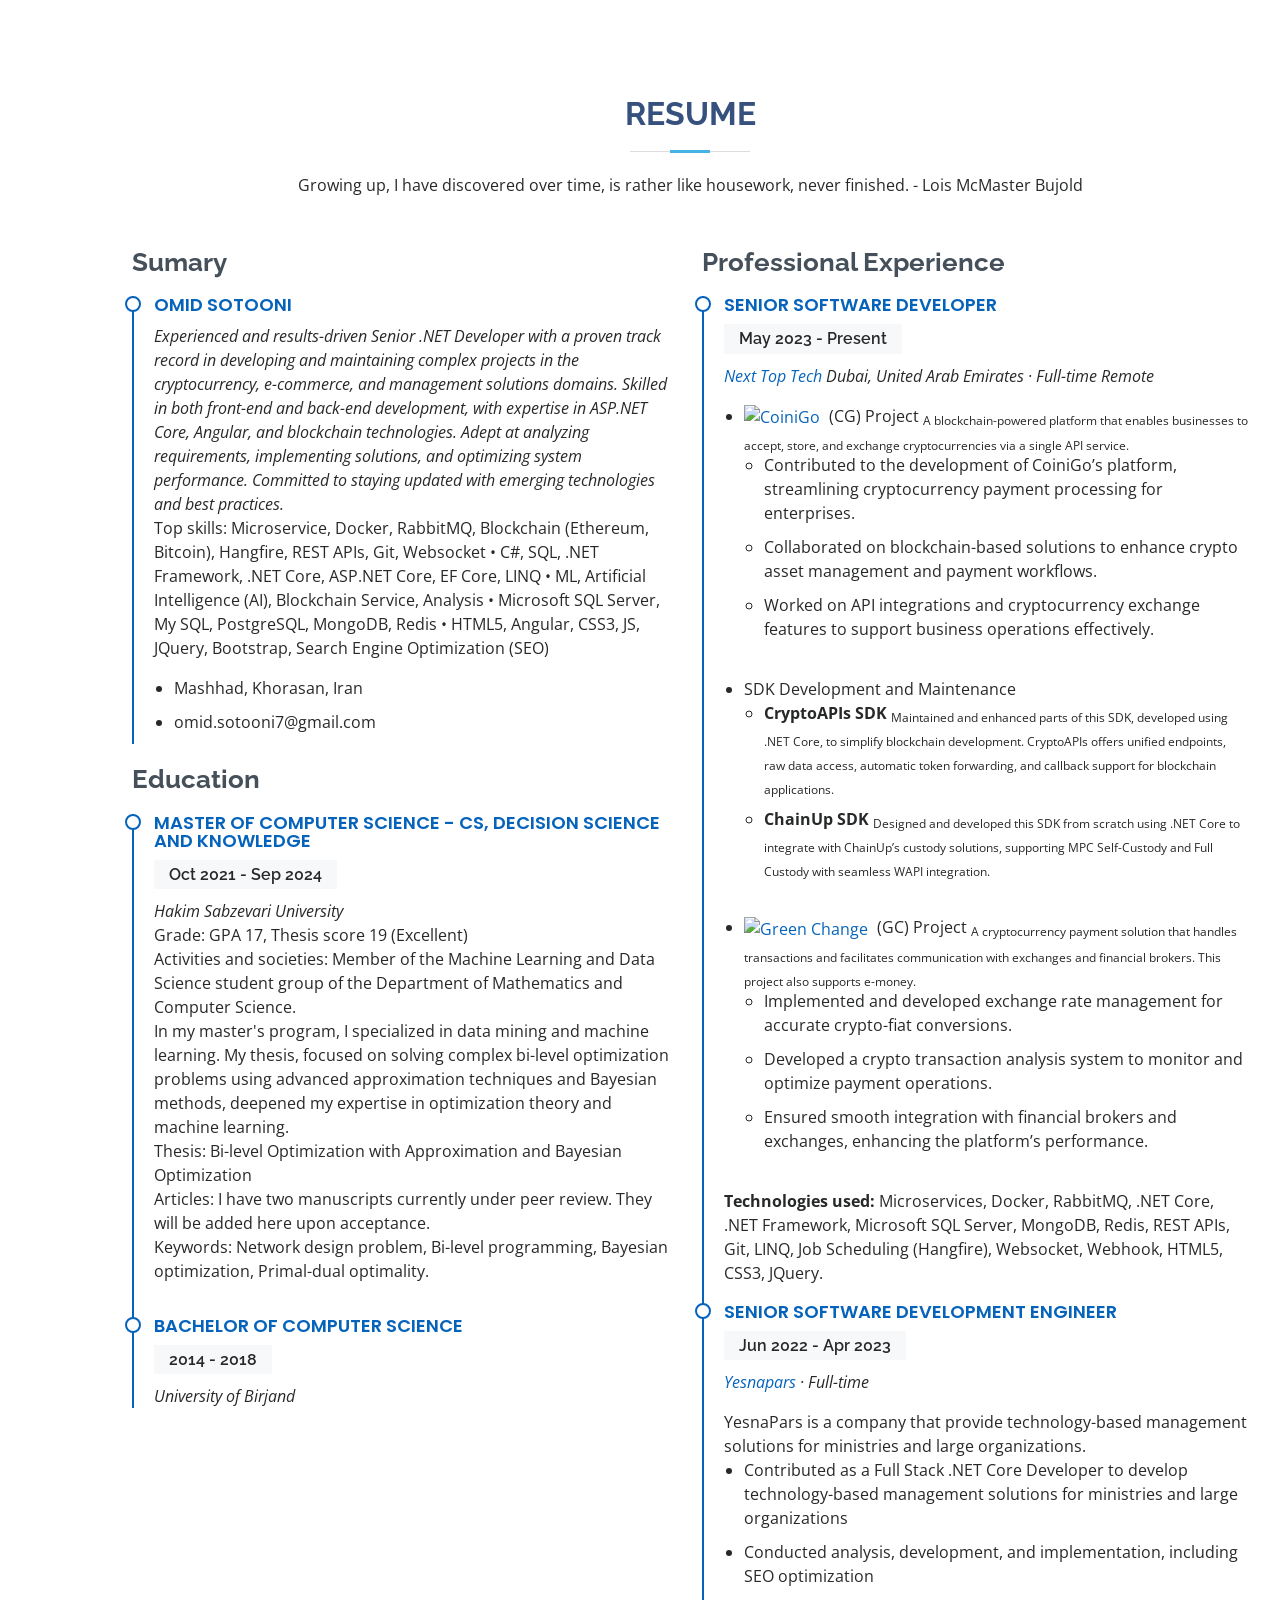
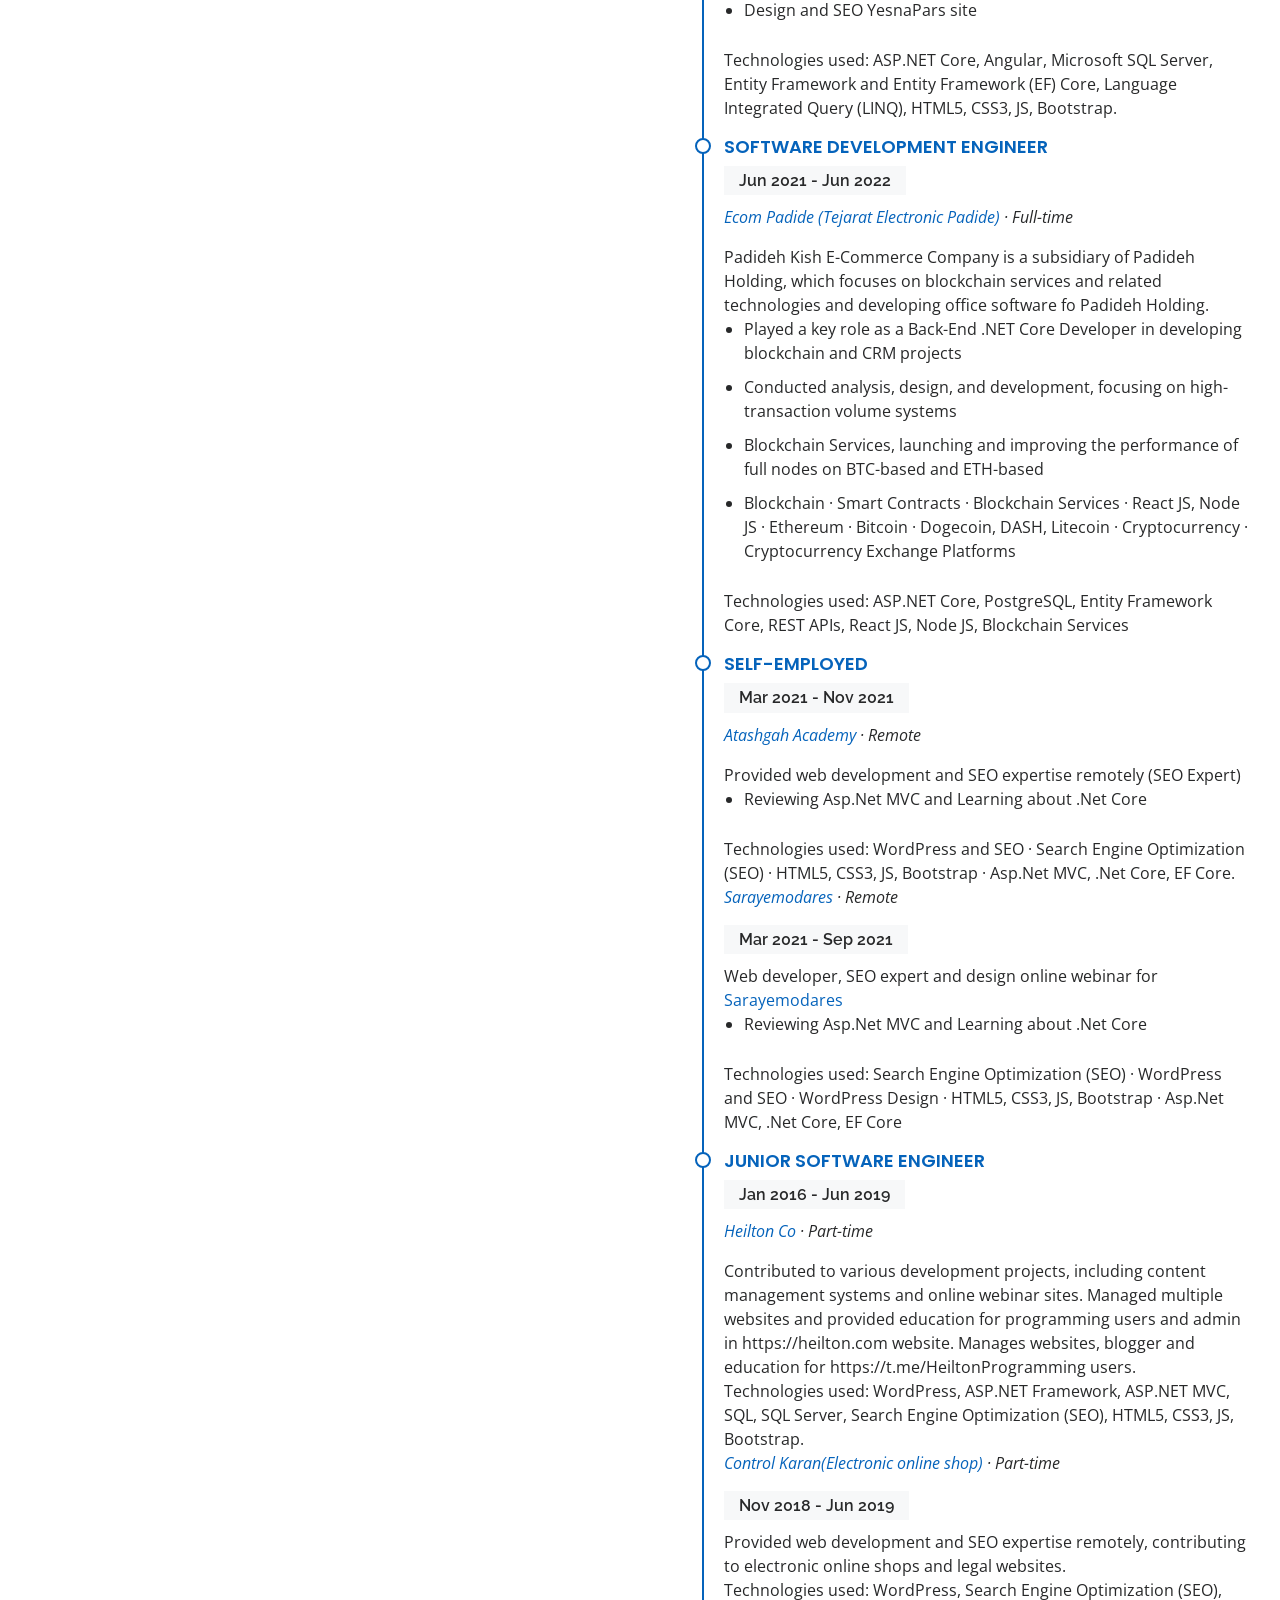
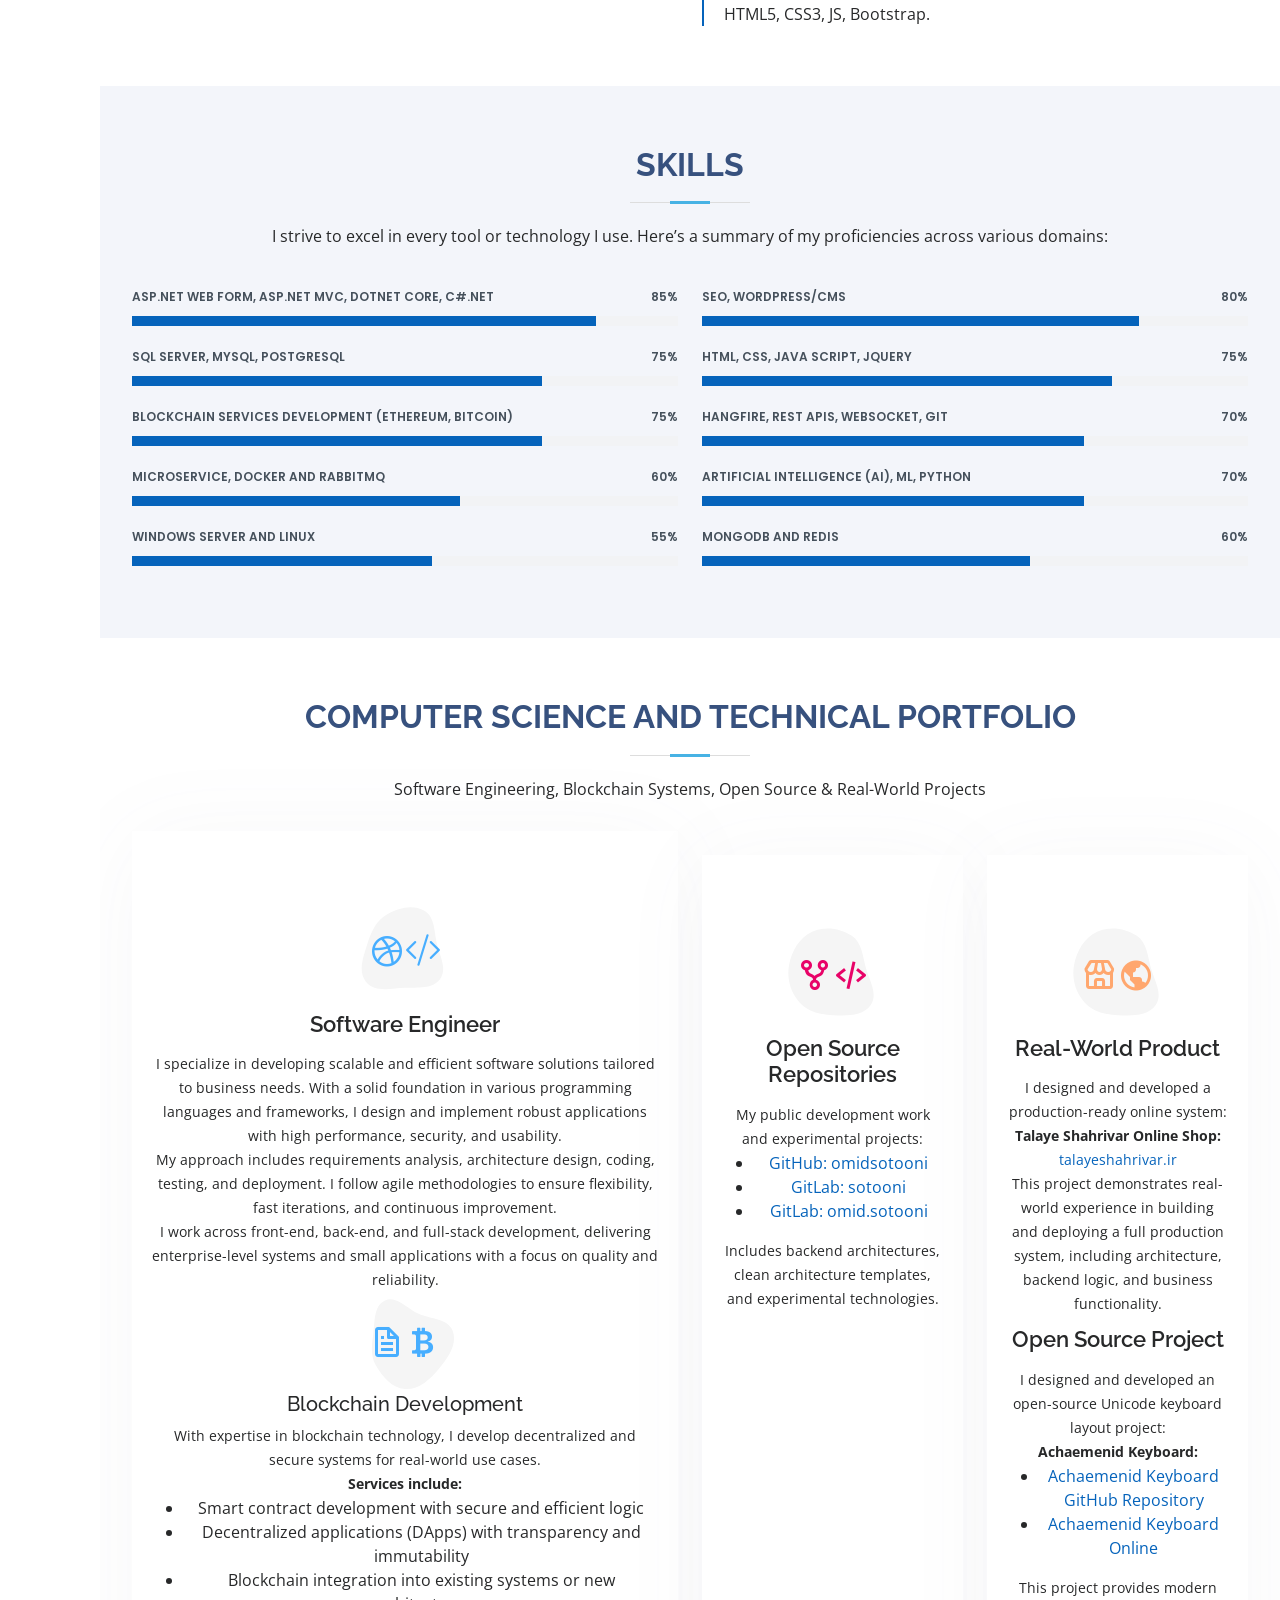
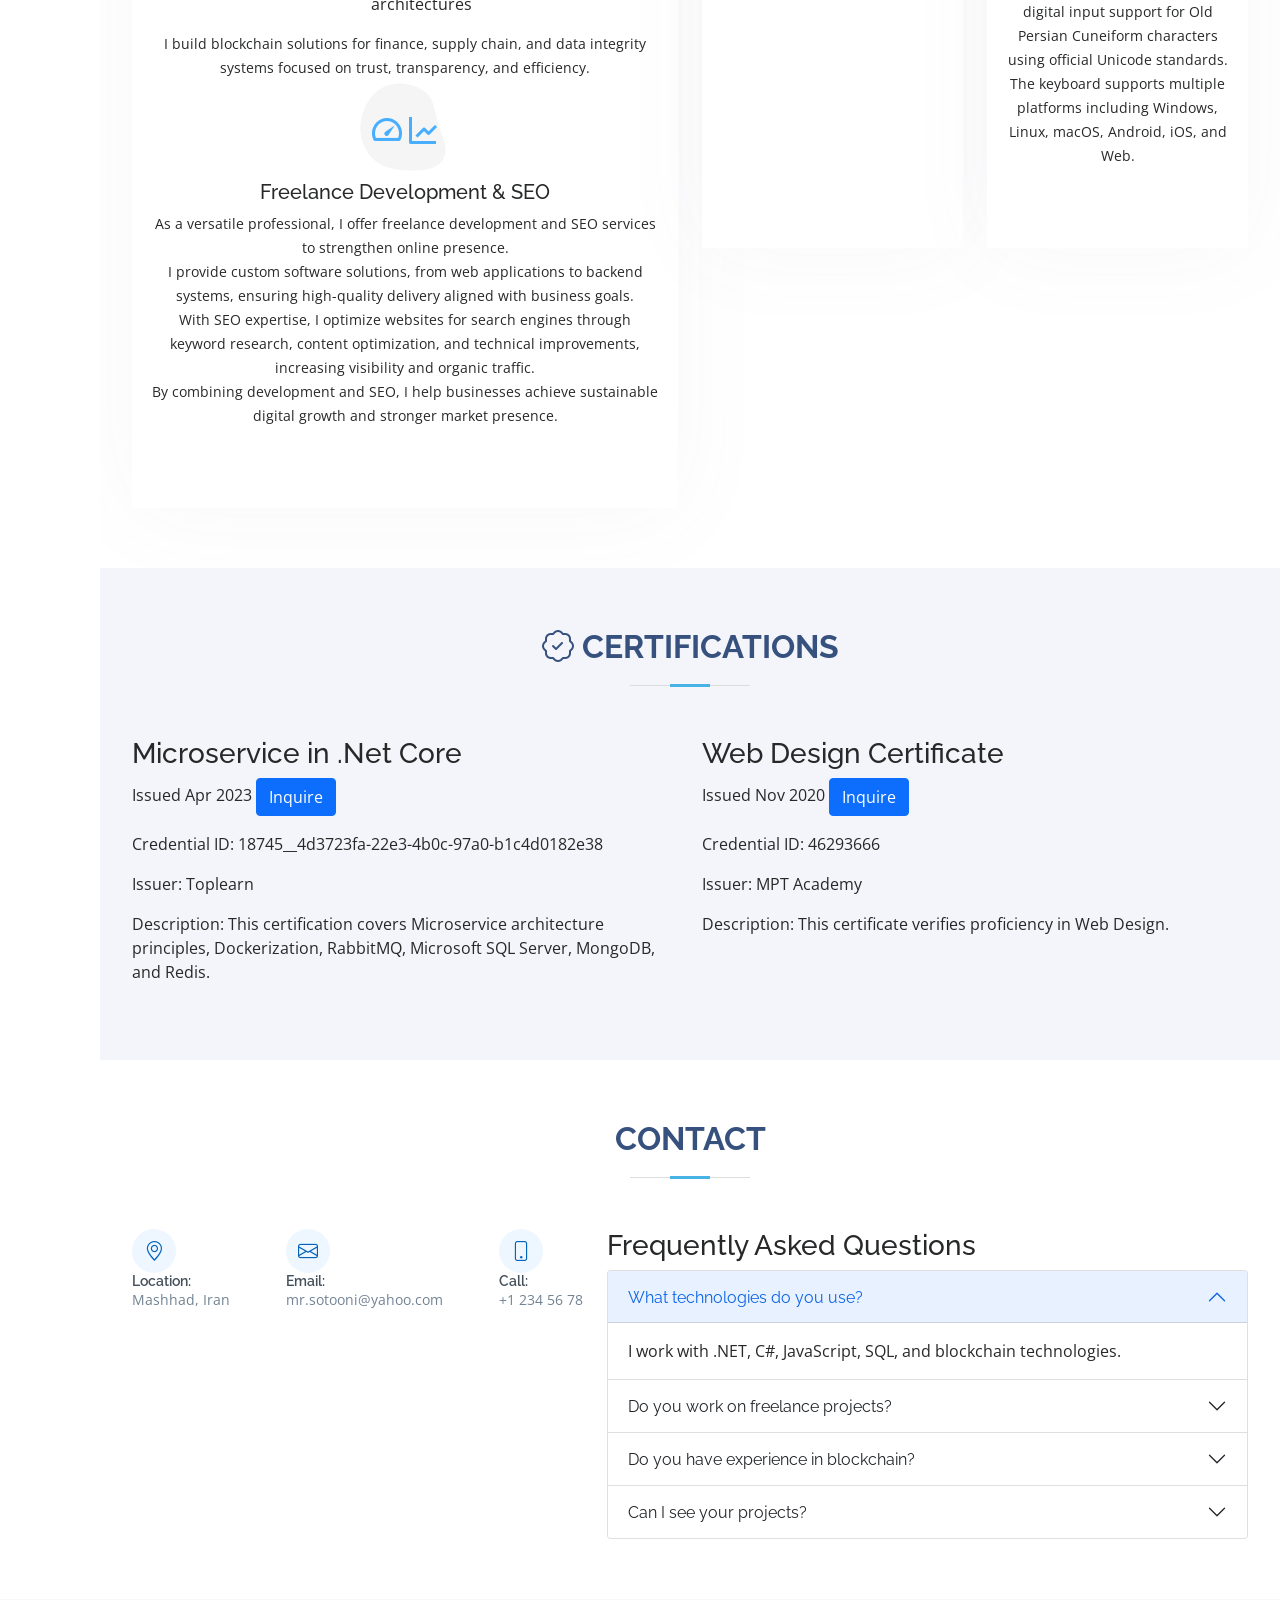
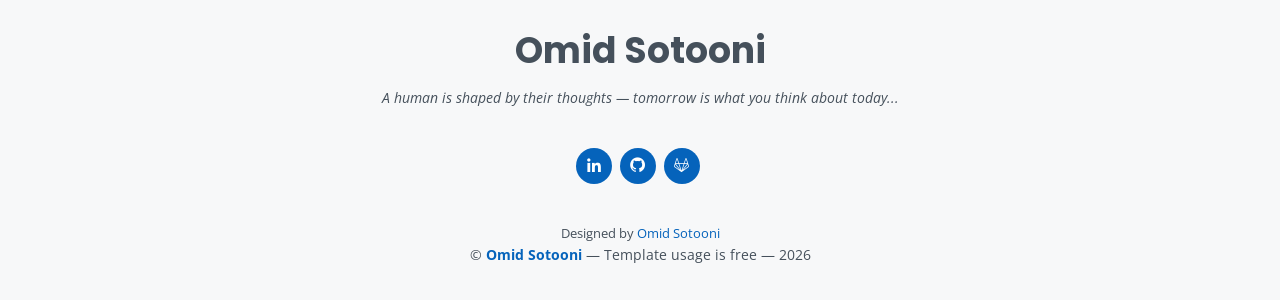
==== commit c90b0f6f: "Add Achaemenid Keyboard project to personal website portfolio" ====
--- a/index.html
+++ b/index.html
@@ -700,6 +700,31 @@
                     system,
                     including architecture, backend logic, and business functionality.
                   </p>
+
+                  <h4>
+                    Open Source Project
+                  </h4>
+                  <p>
+                    I designed and developed an open-source Unicode keyboard
+                    layout project:
+                  </p>
+                  <p>
+                    <strong>
+                      Achaemenid Keyboard:
+                    </strong>
+                  <ul>
+                    <li><a href="https://github.com/omidsotooni/AchaemenidKeyboard" target="_blank">Achaemenid Keyboard GitHub Repository</a></li>
+                    <li><a href="Content/AchaemenidKeyboard/Achaemenid.html" target="_blank">Achaemenid Keyboard Online</a></li>
+                  </ul>
+                  </p>
+                  <p>
+                    This project provides modern digital input support
+                    for Old Persian Cuneiform characters using official Unicode standards.
+                  </p>
+                  <p>
+                    The keyboard supports multiple platforms including
+                    Windows, Linux, macOS, Android, iOS, and Web.
+                  </p>
                 </div>
               </div>
             </div>
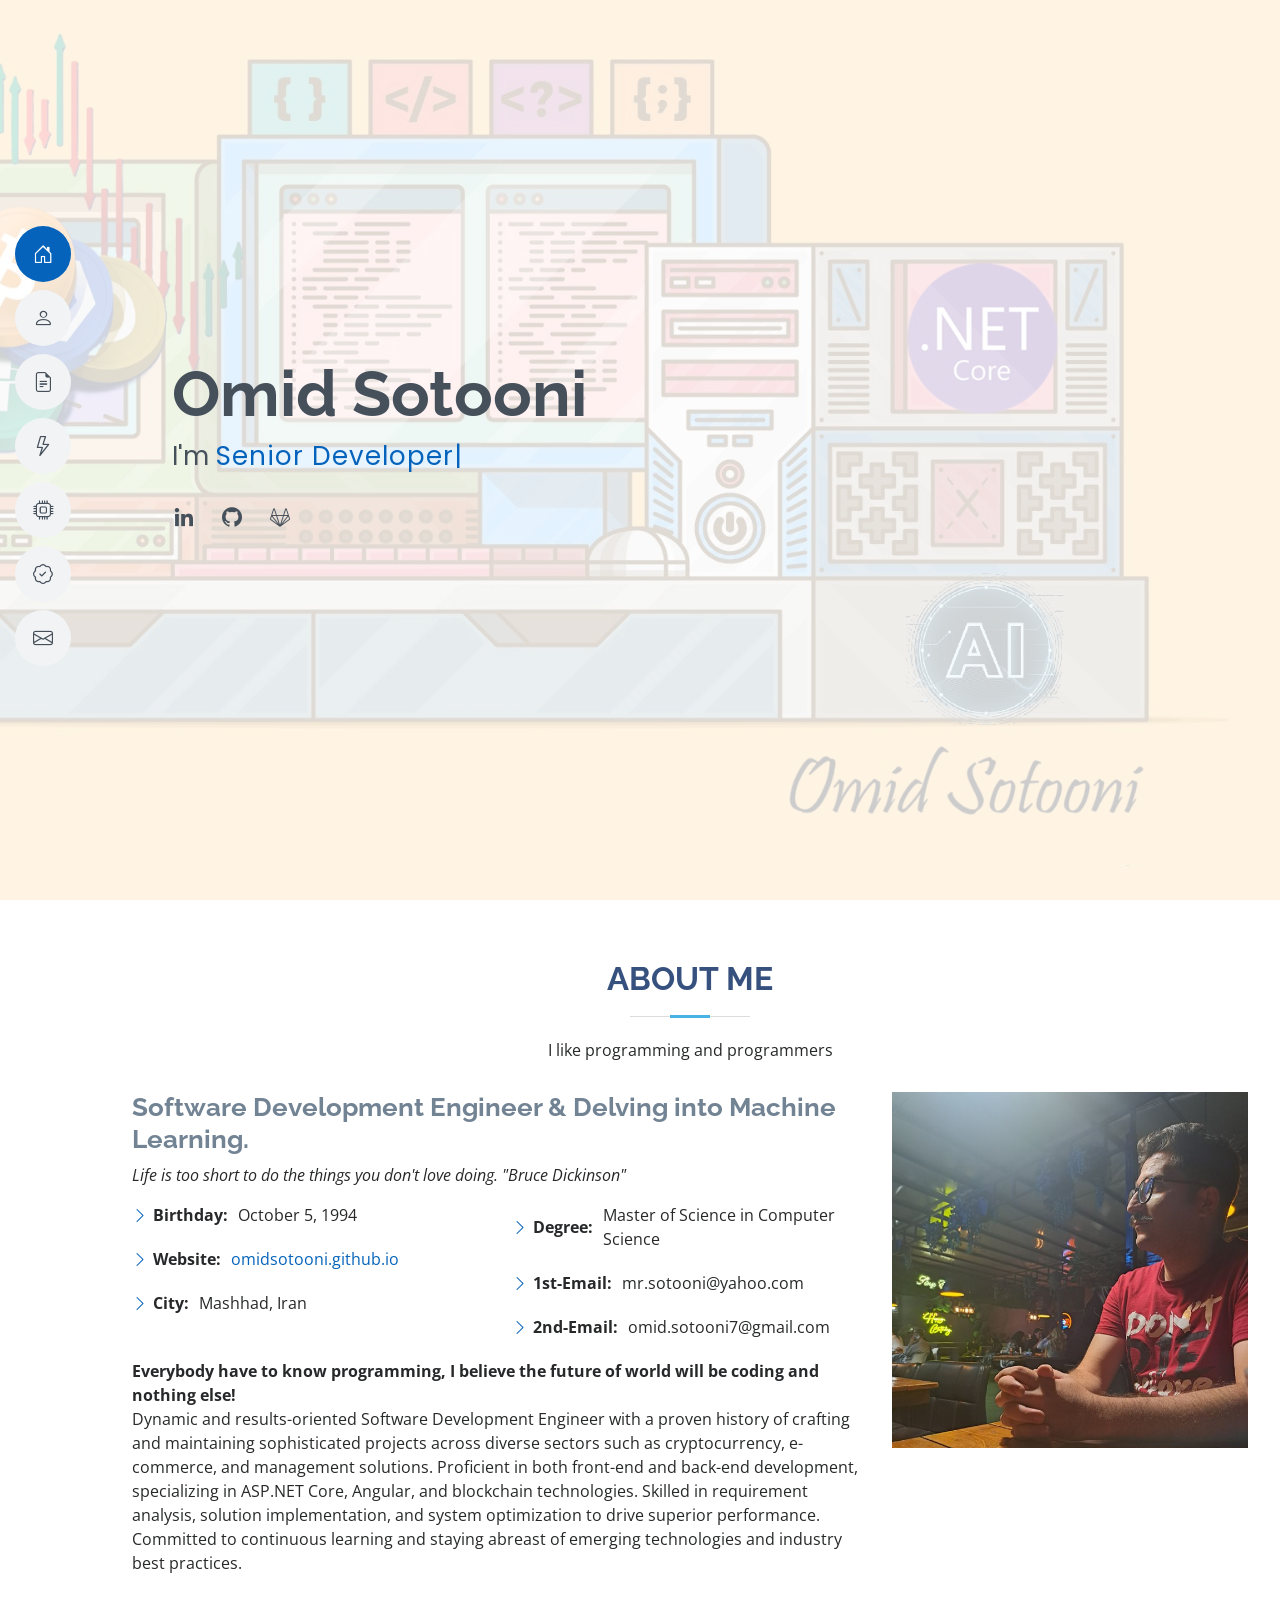
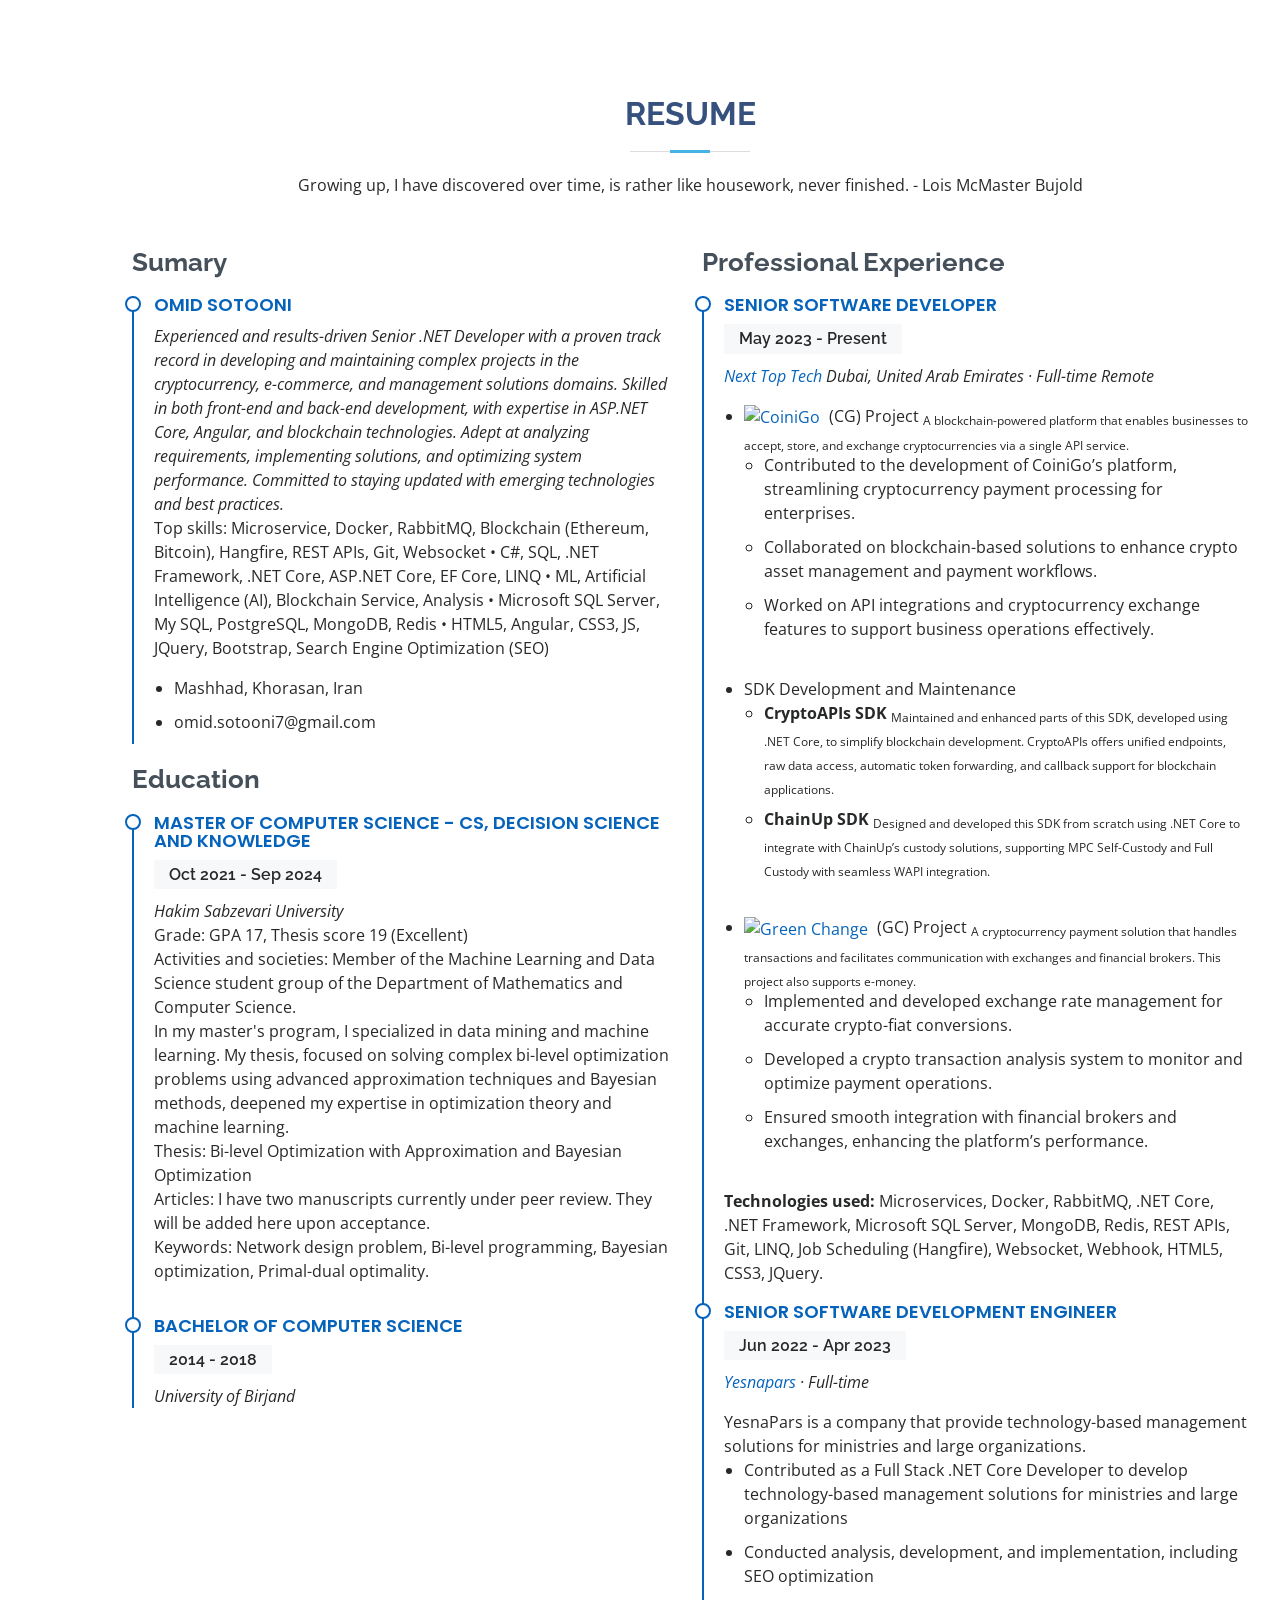
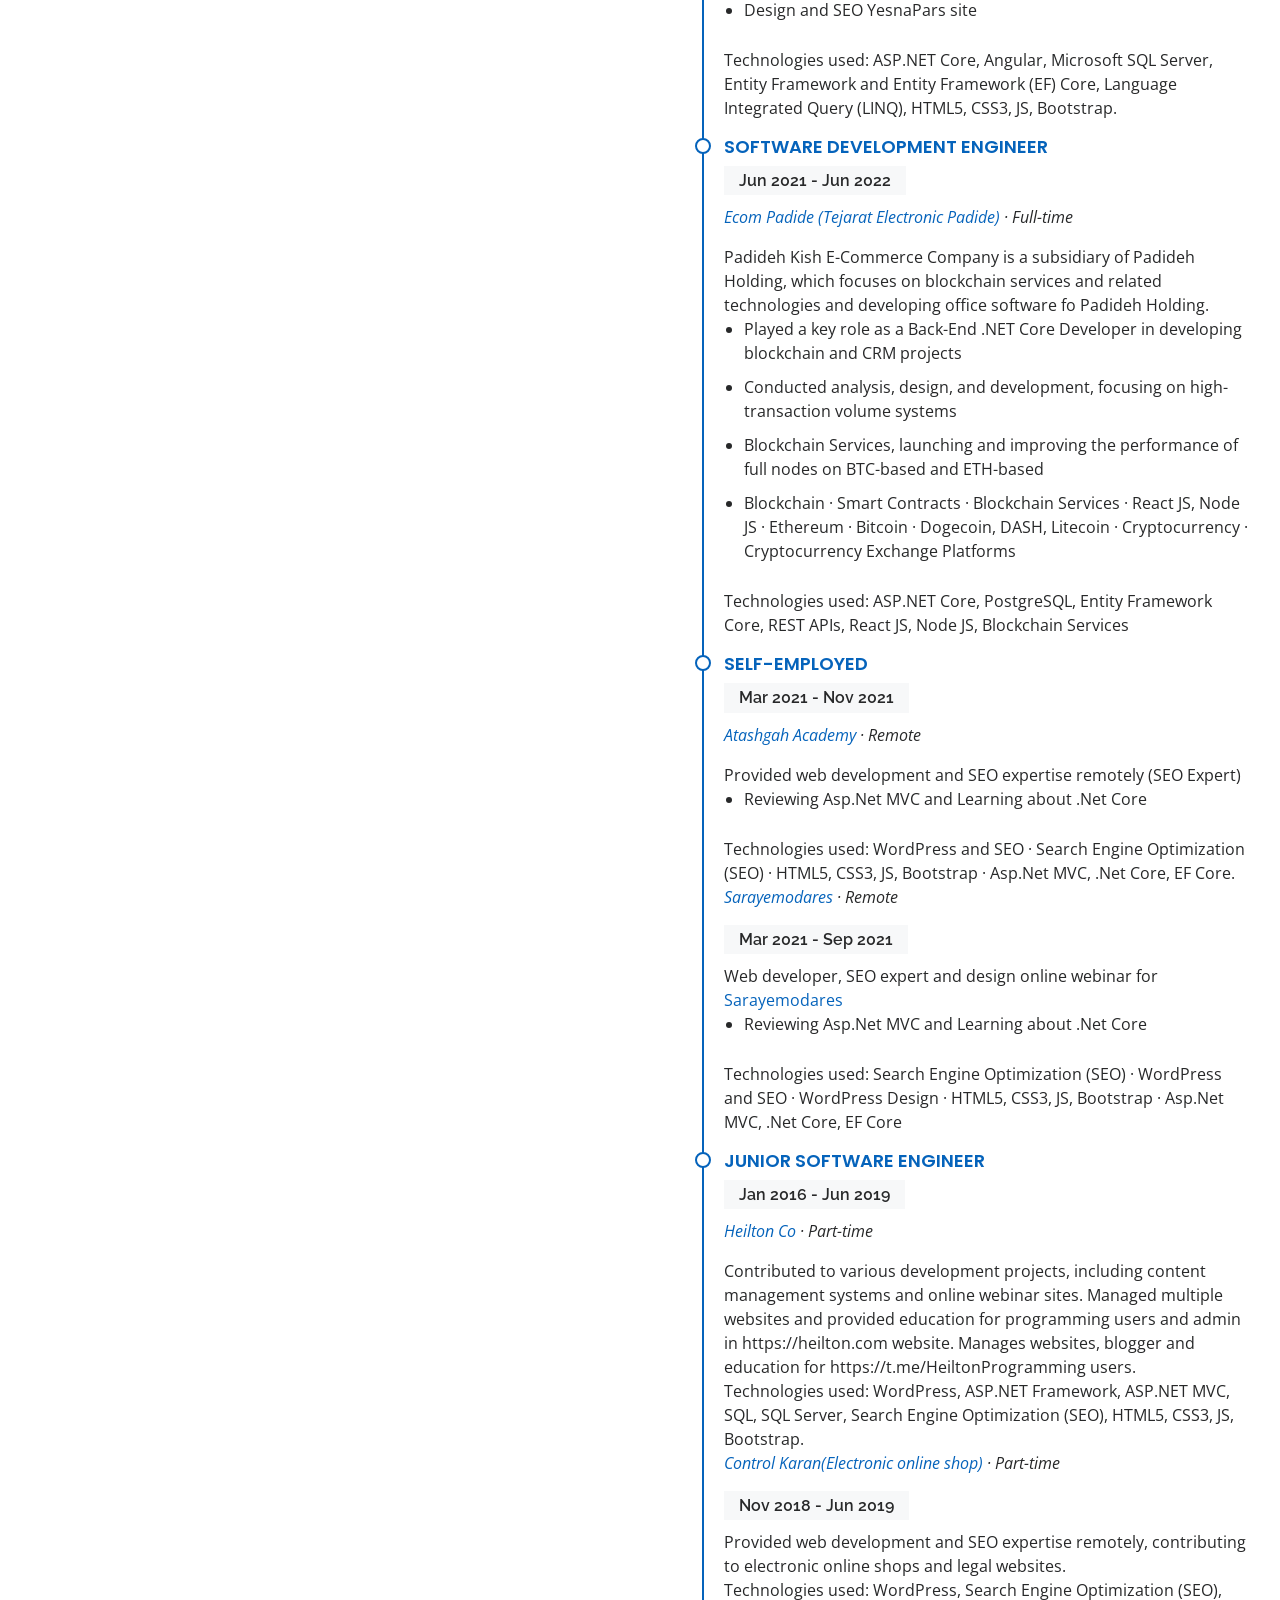
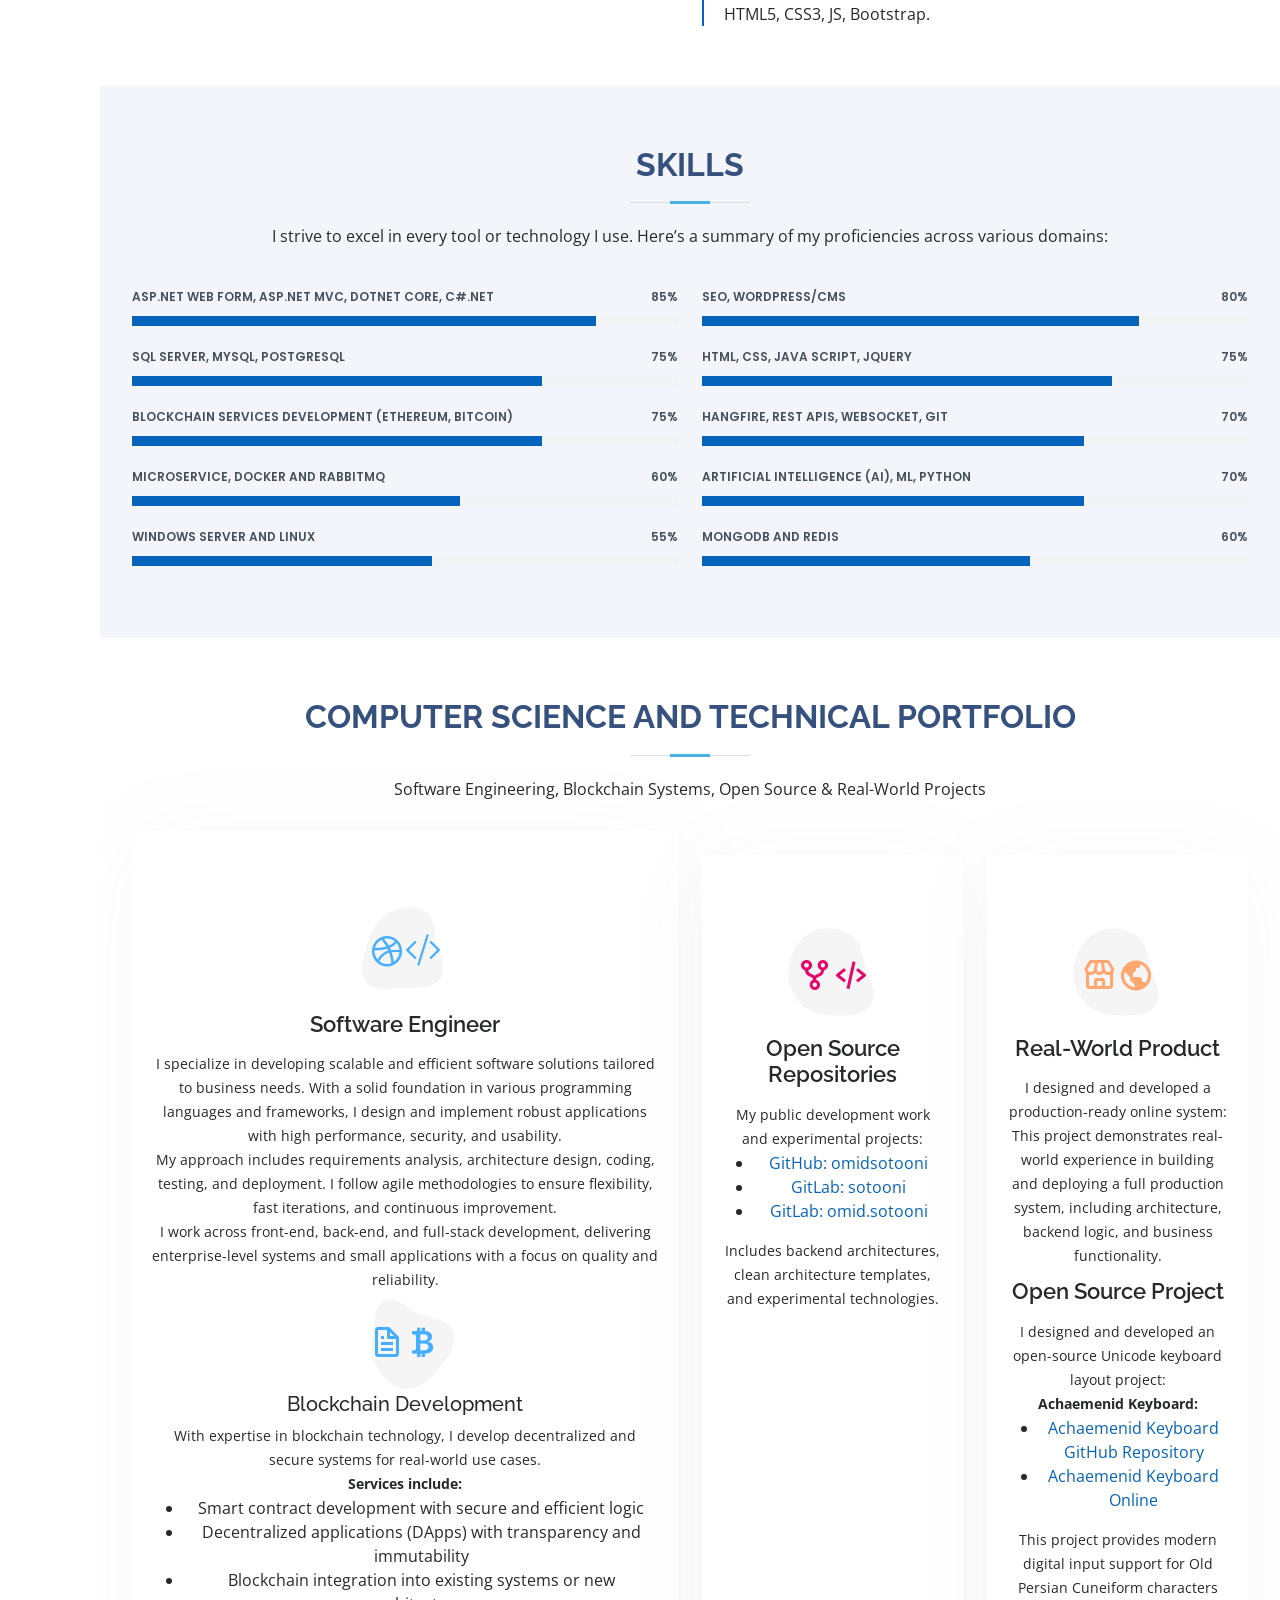
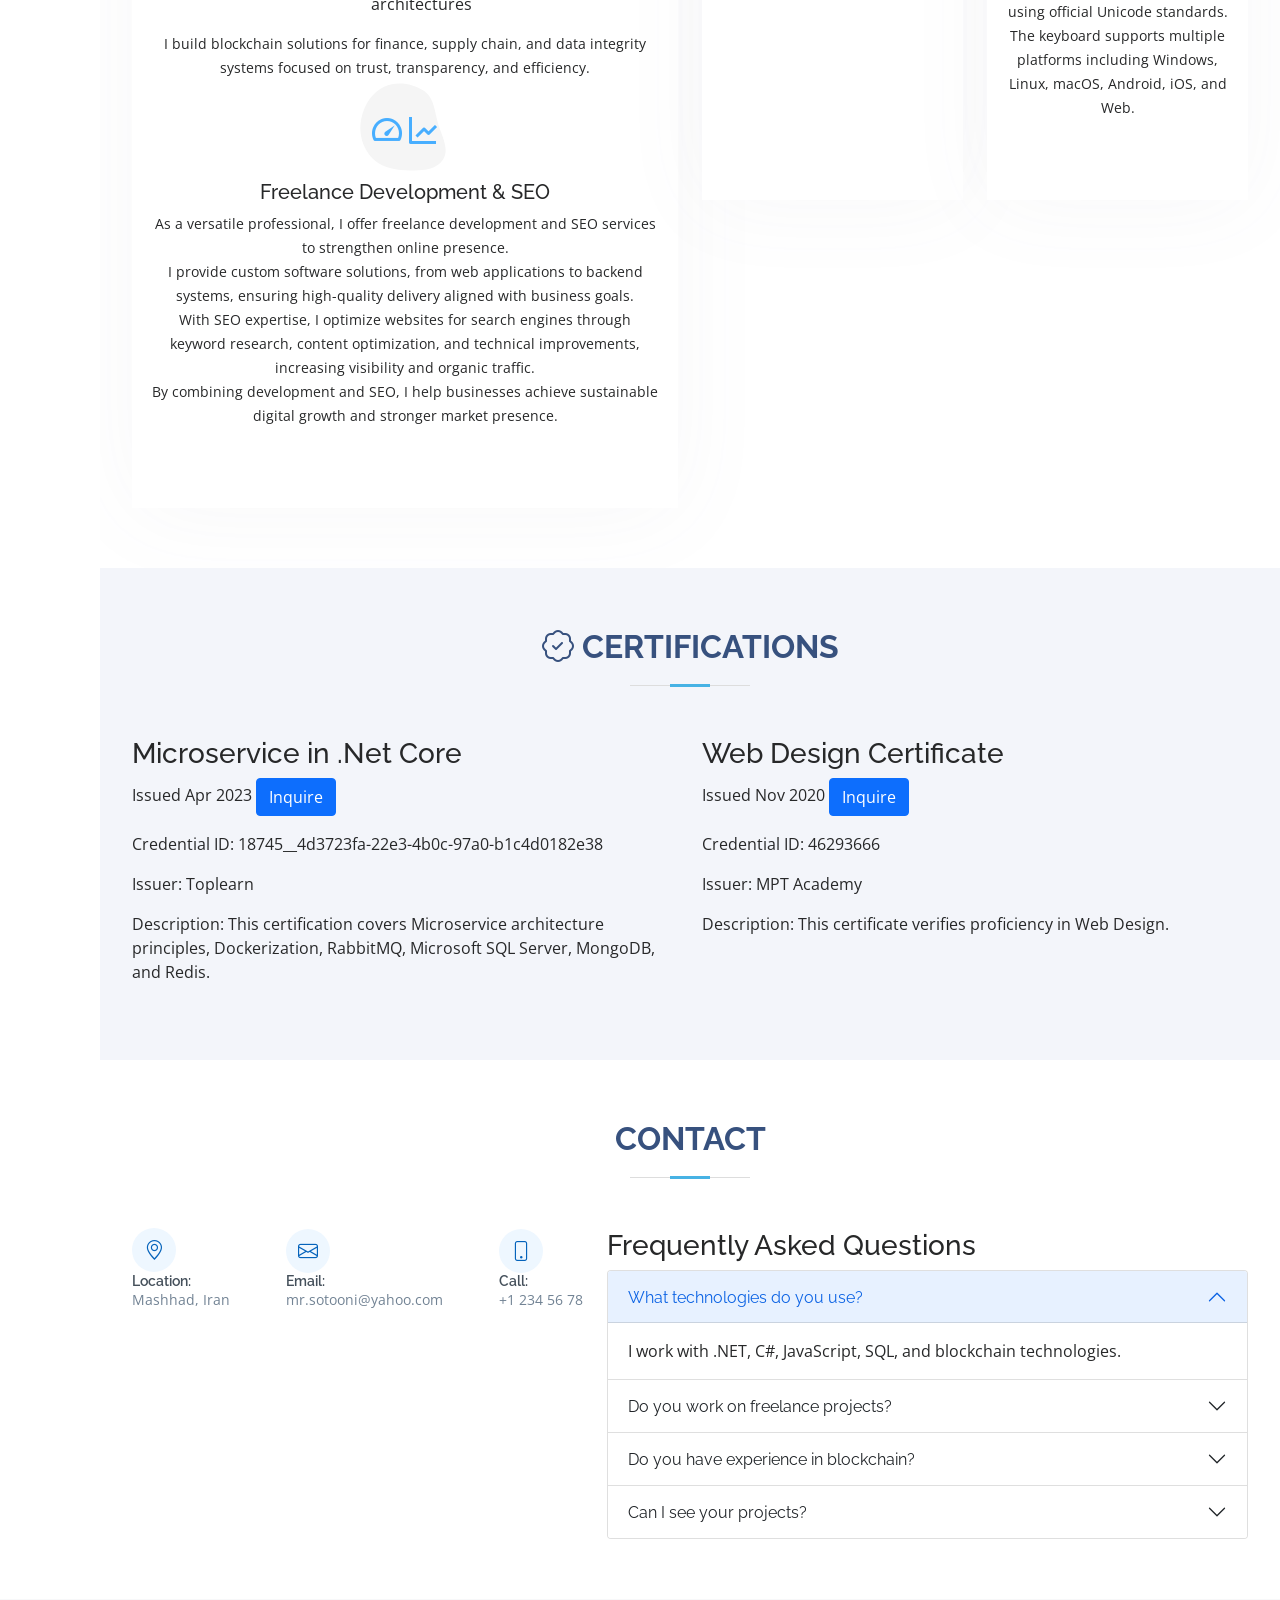
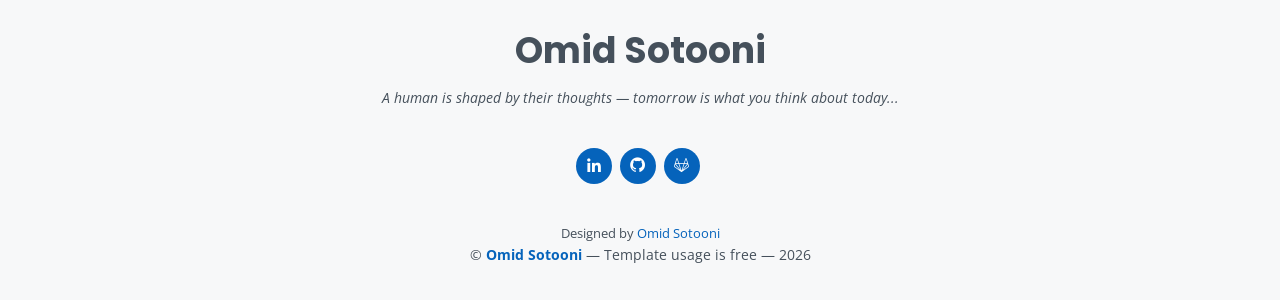
==== commit a2167b17: "Add Achaemenid Keyboard to readme.md Add Achaemenid Keyboard to readme.md" ====
--- a/index.html
+++ b/index.html
@@ -690,10 +690,10 @@
                   <p>
                     I designed and developed a production-ready online system:
                   </p>
-                  <p>
+                  <!-- <p>
                     <strong>Talaye Shahrivar Online Shop:</strong>
                     <a href="https://talayeshahrivar.ir/" target="_blank">talayeshahrivar.ir</a>
-                  </p>
+                  </p> -->
 
                   <p>
                     This project demonstrates real-world experience in building and deploying a full production
